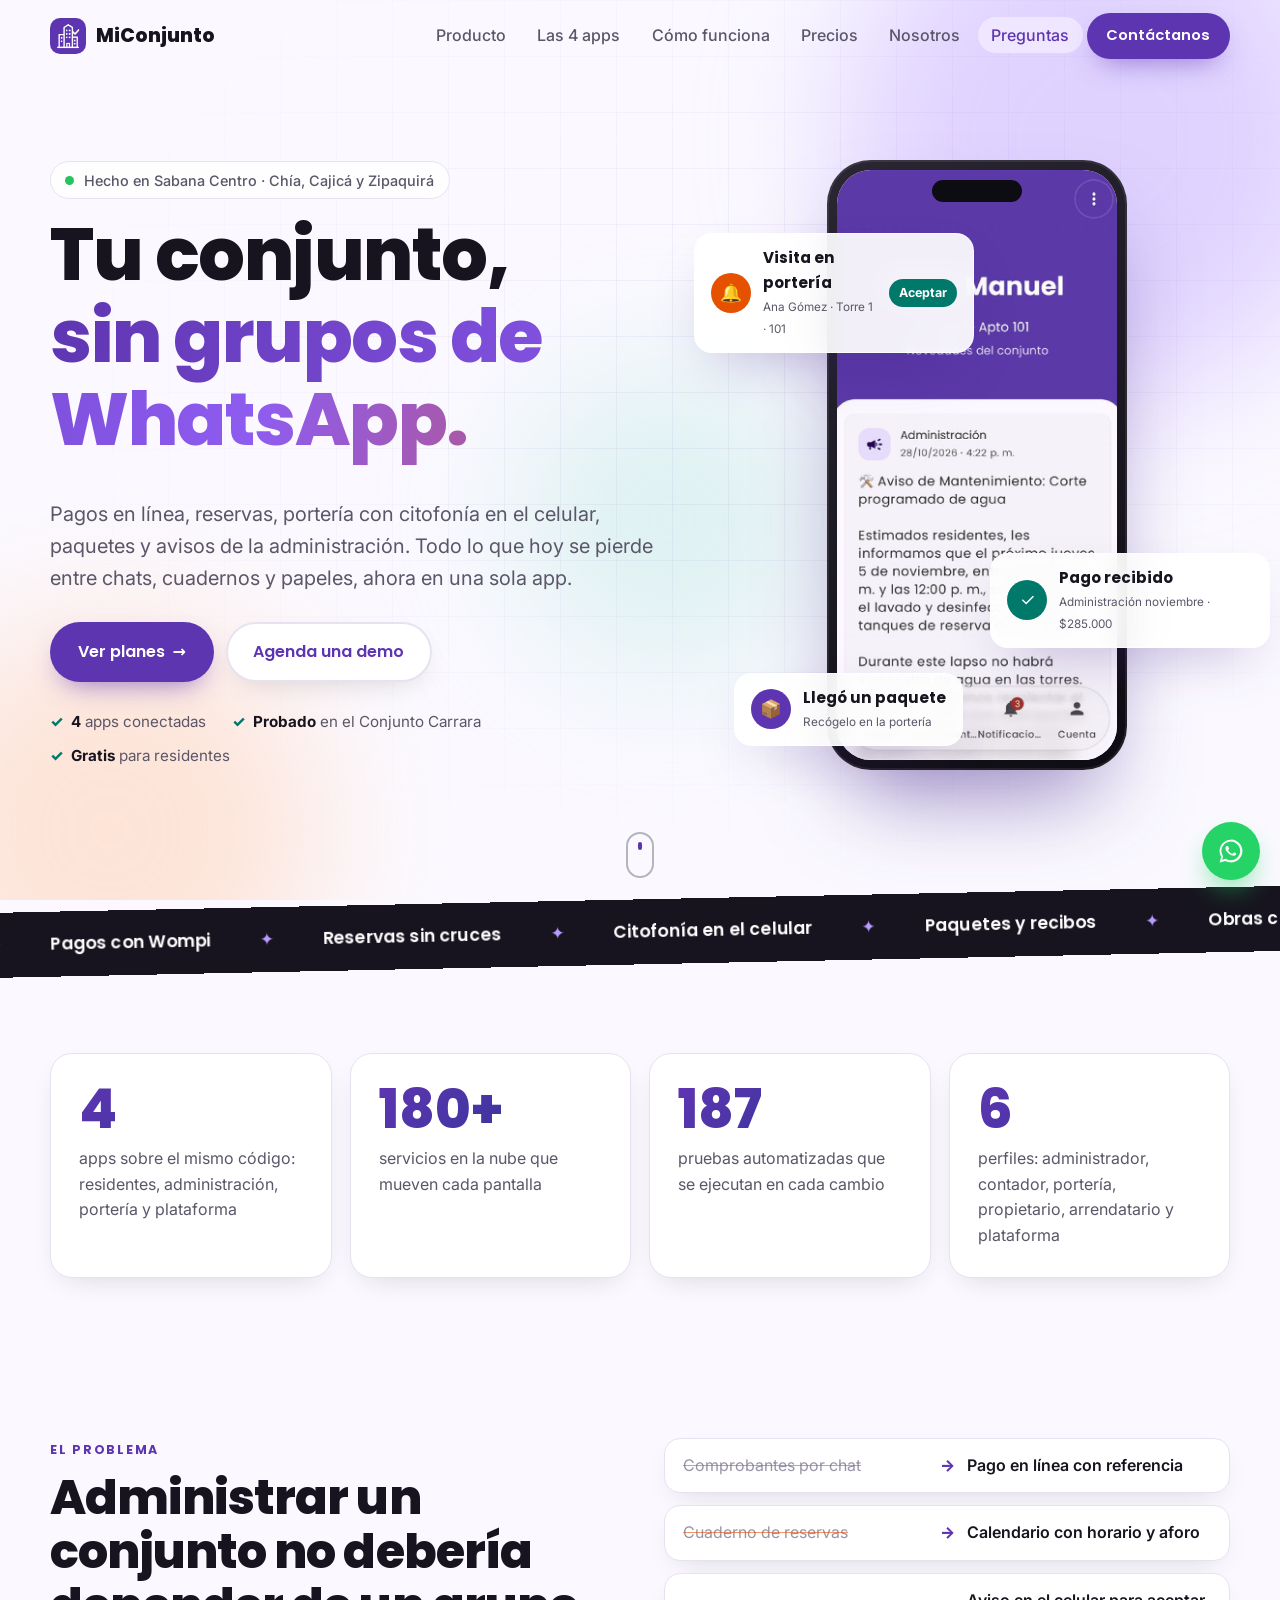
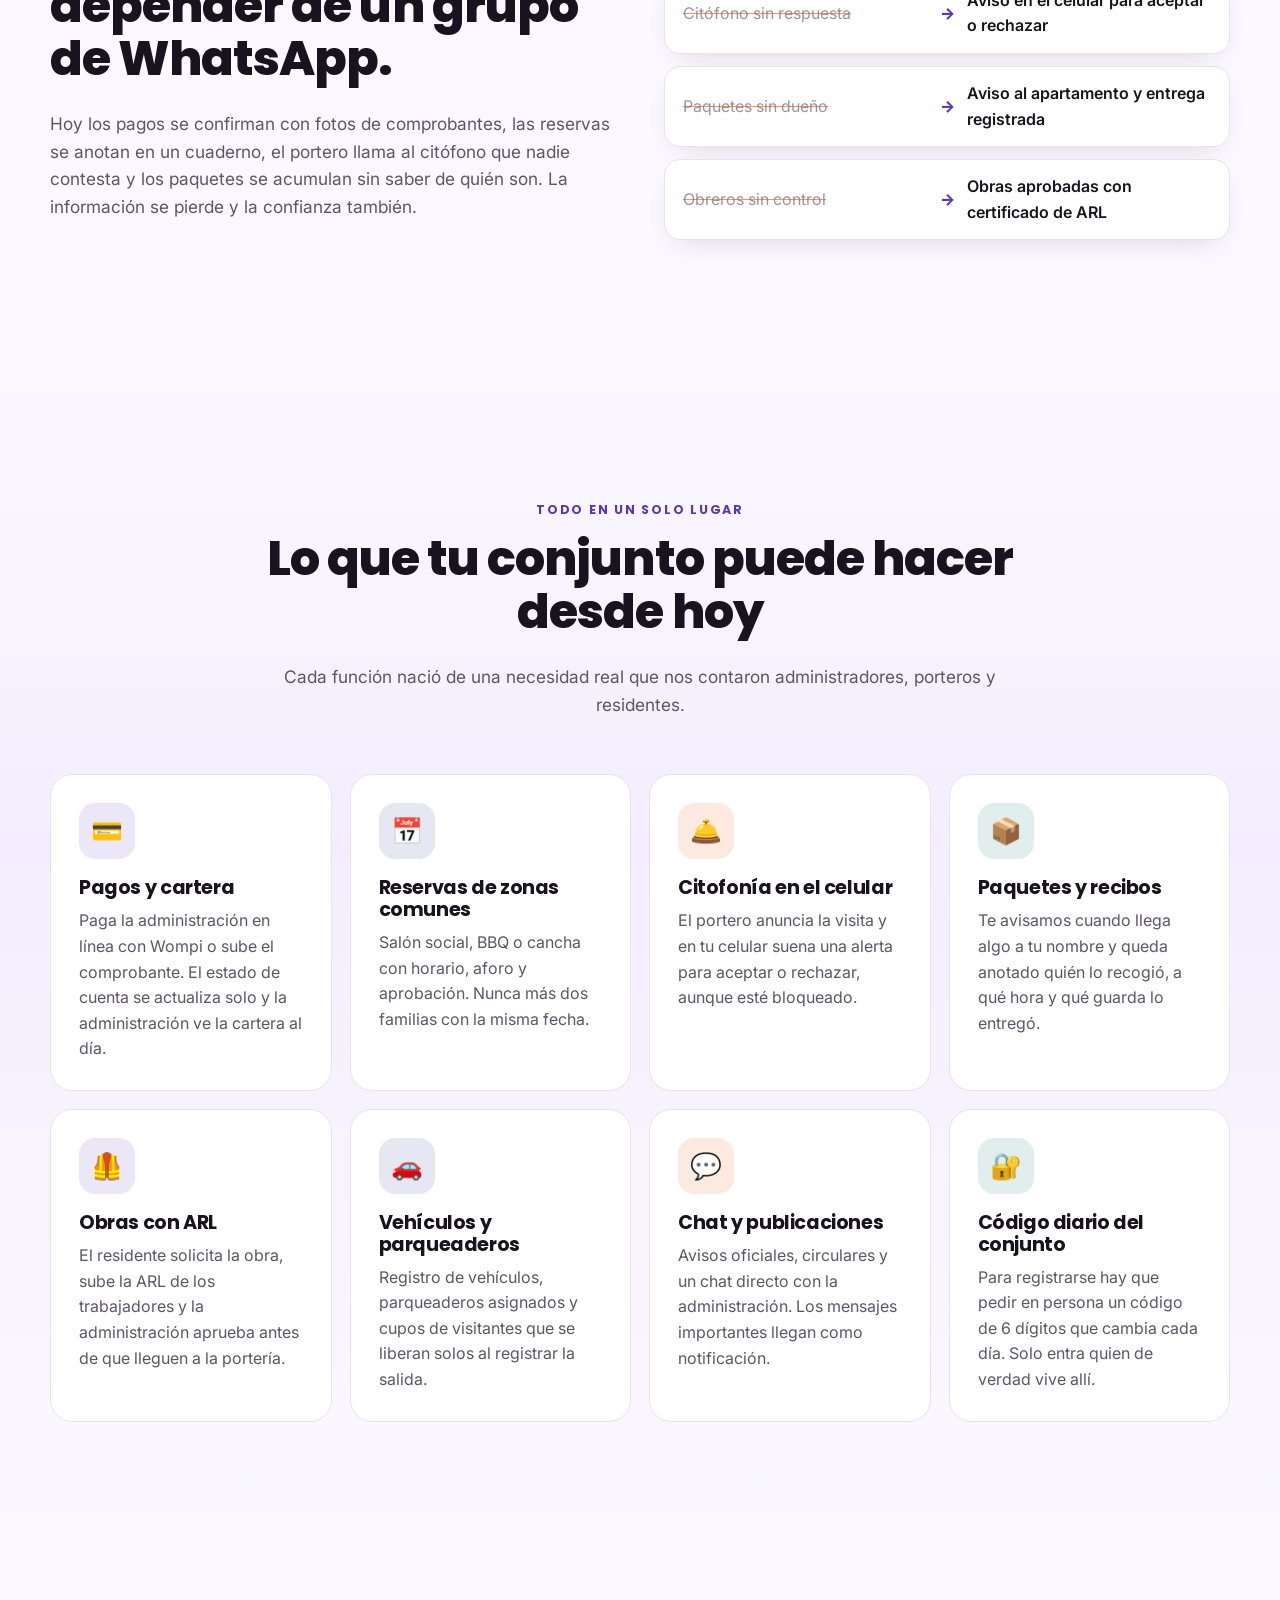
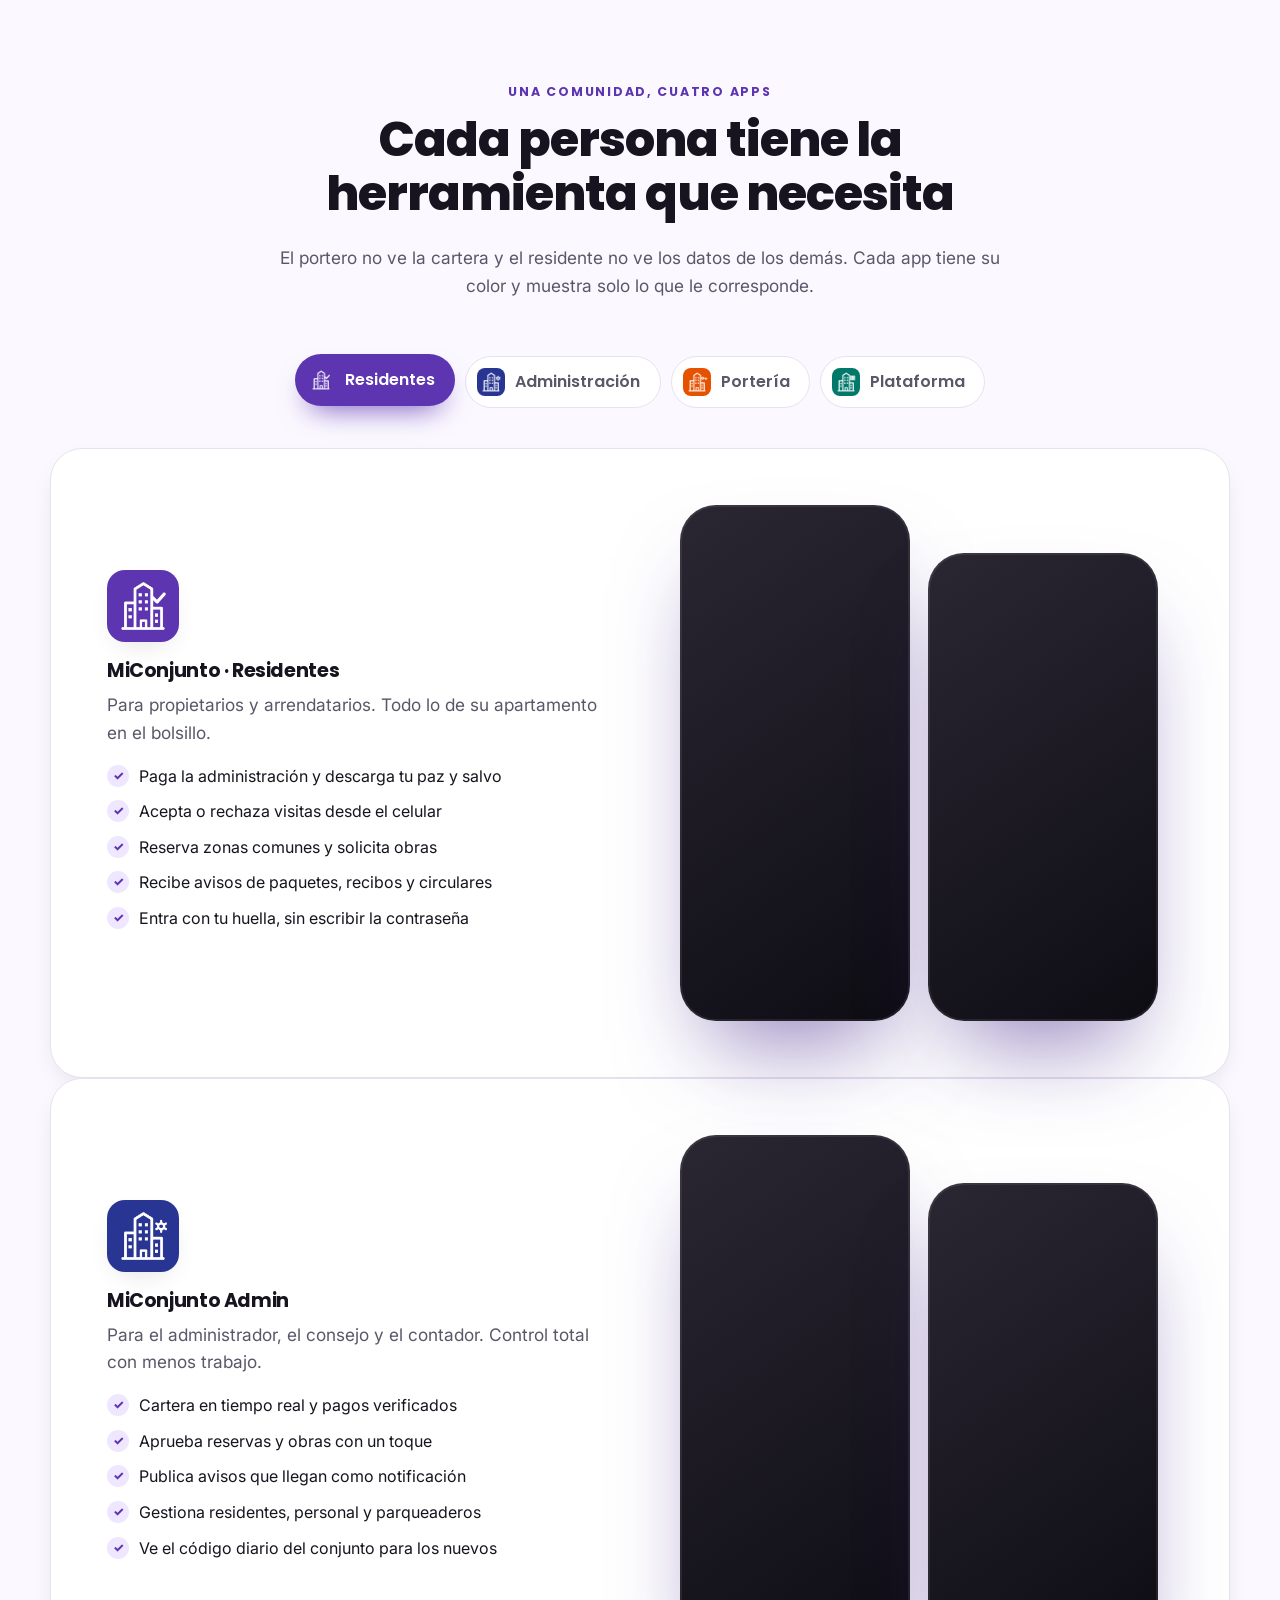
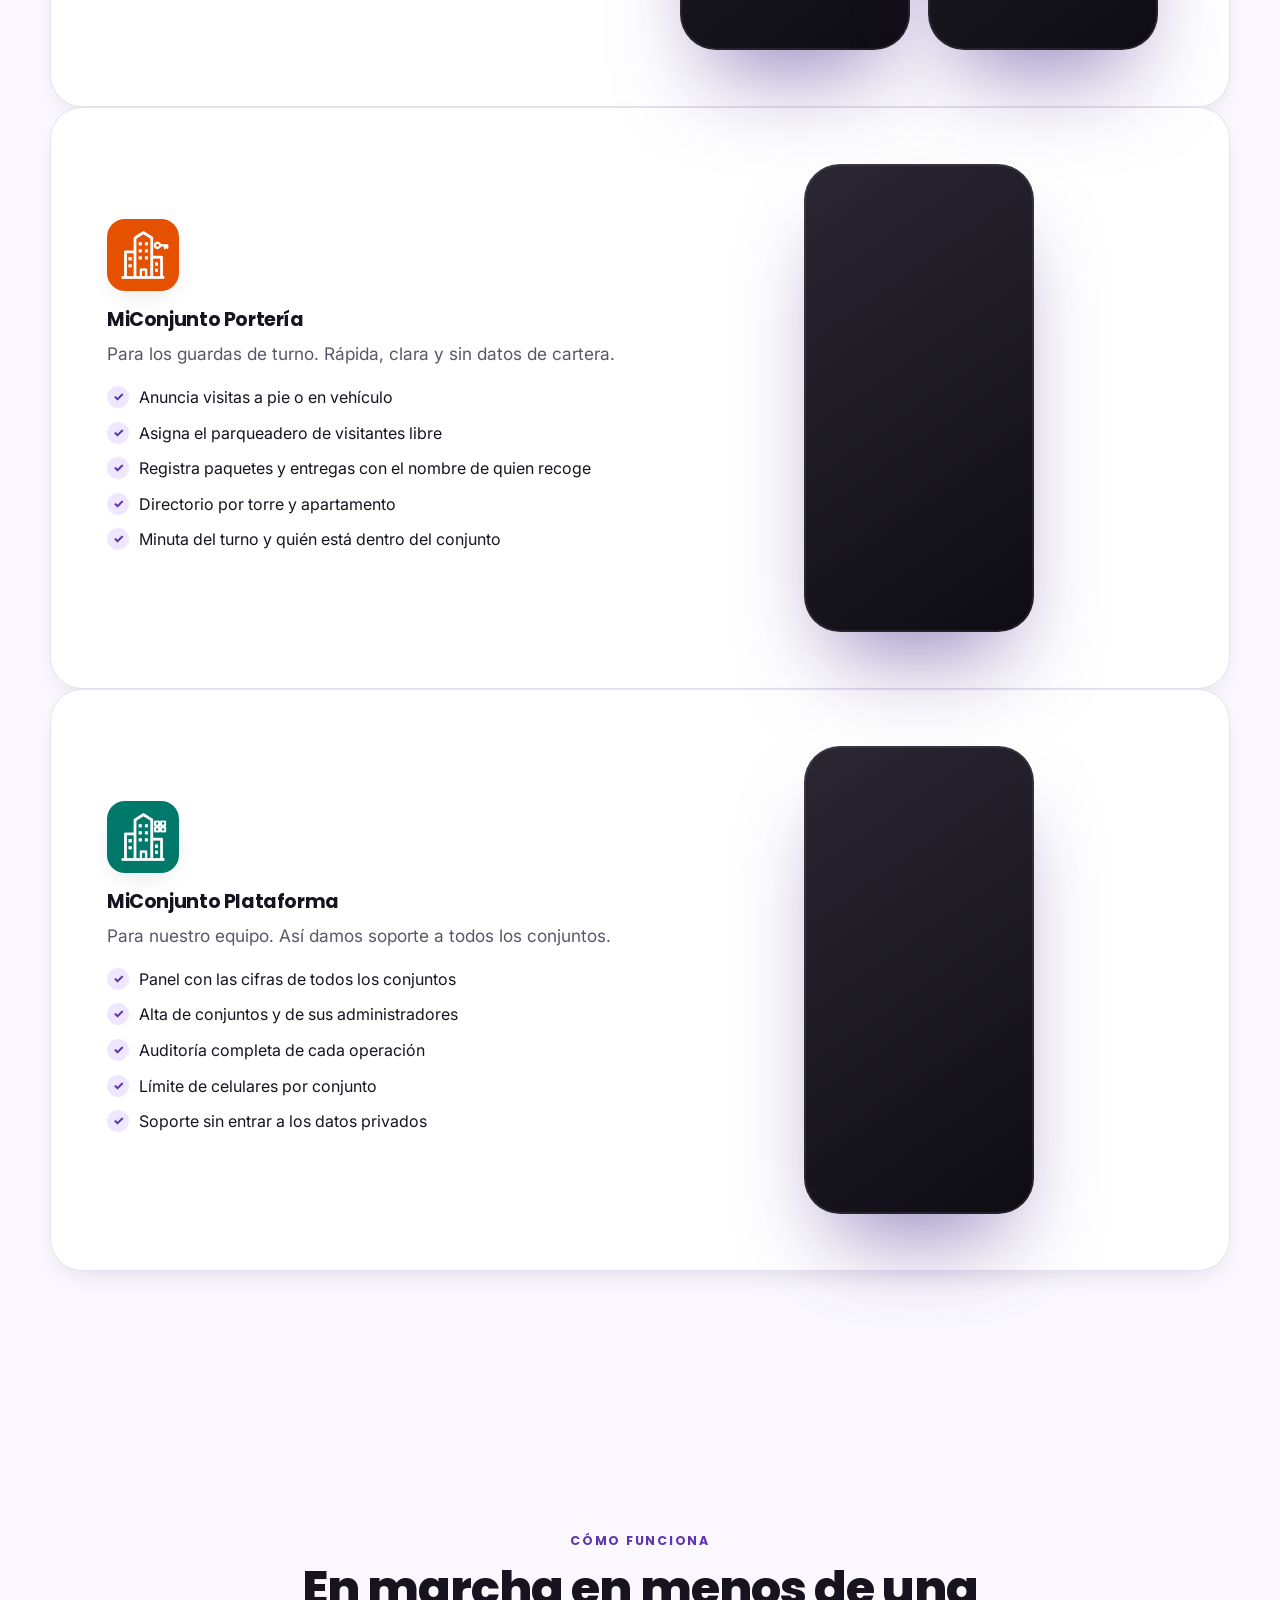
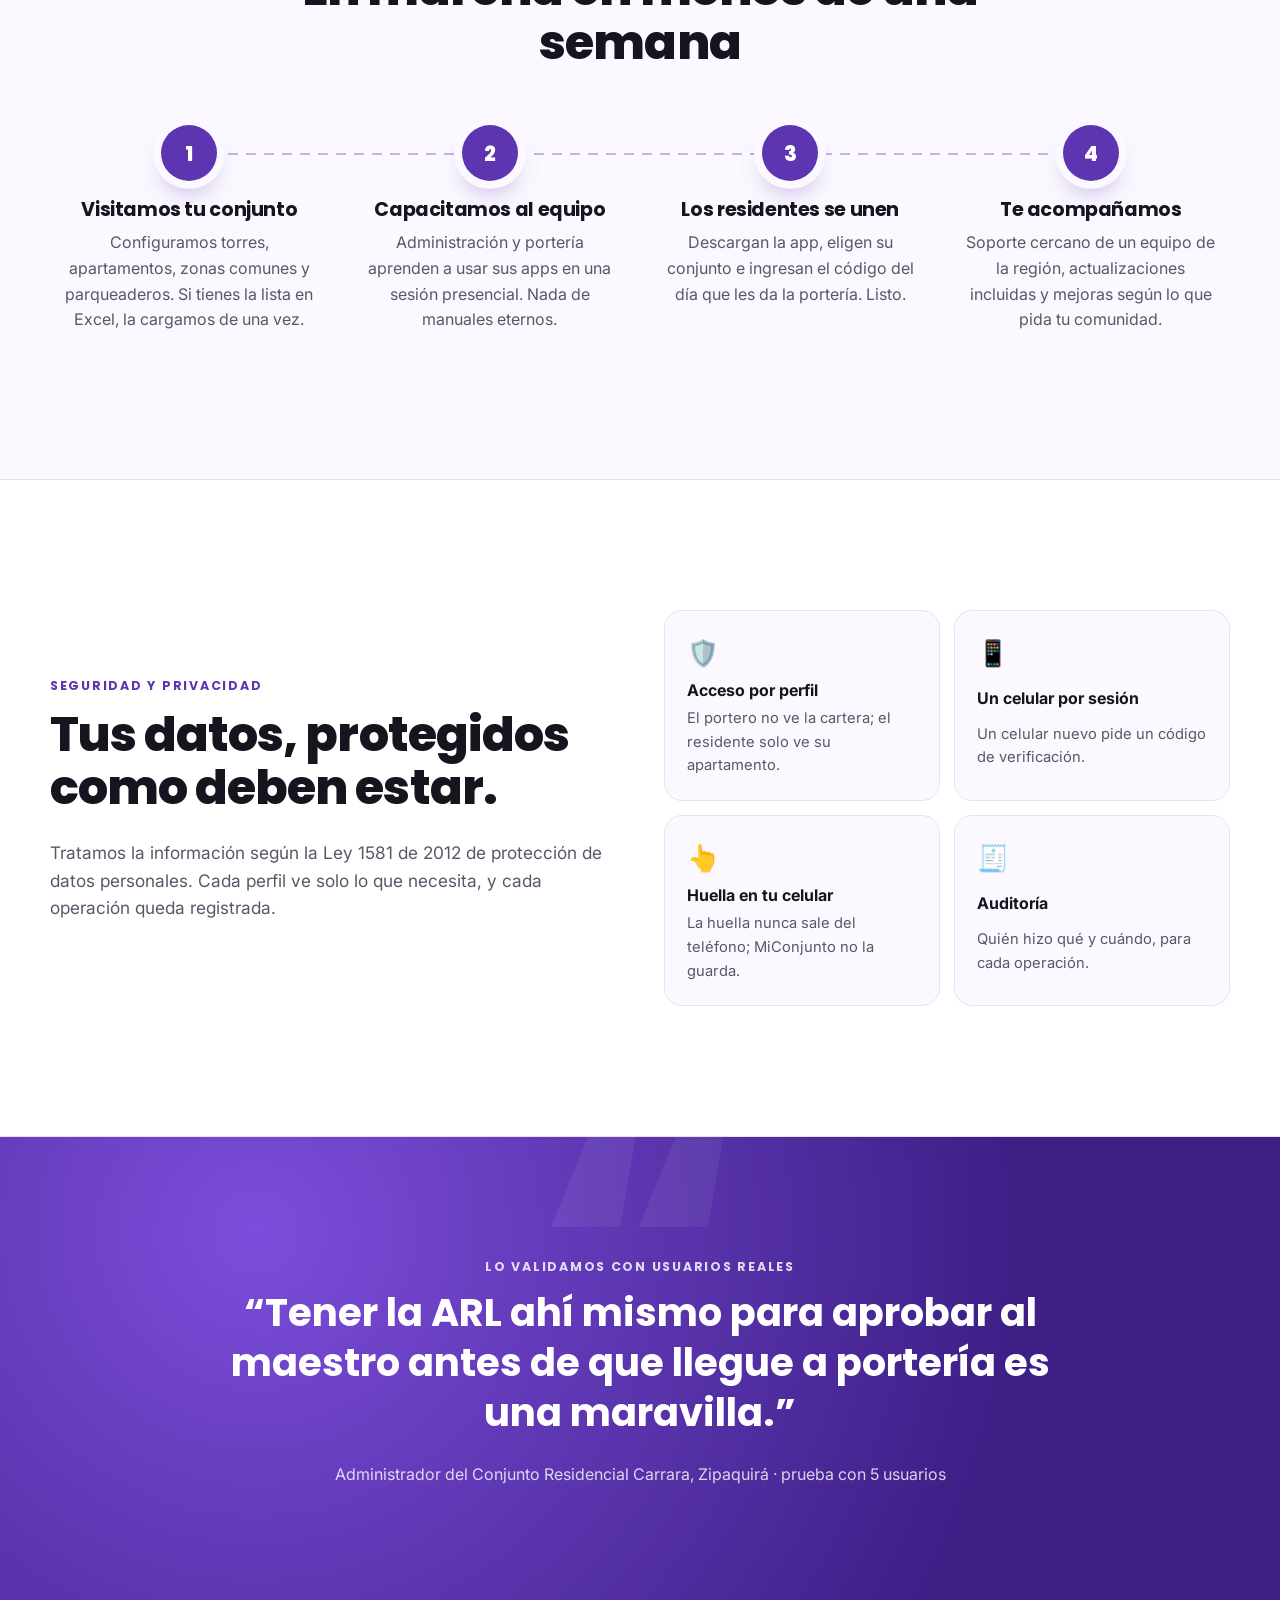
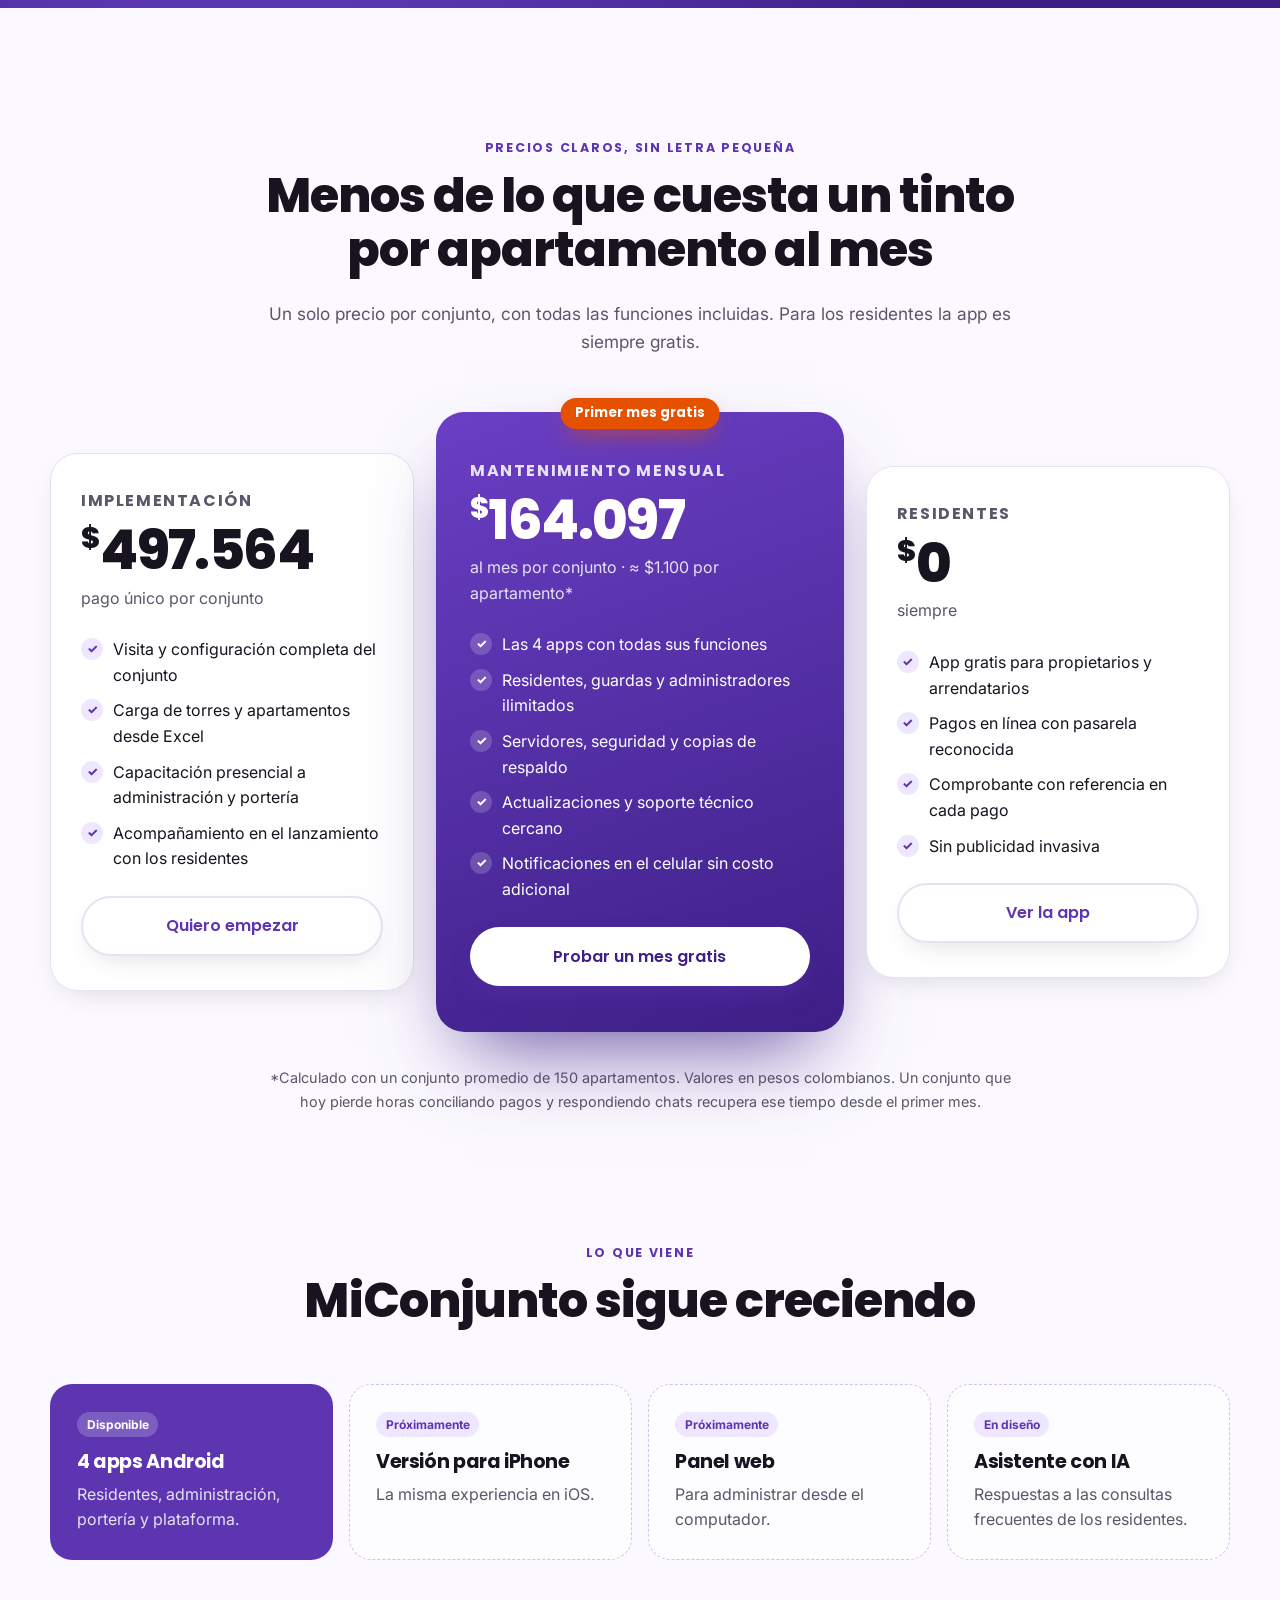
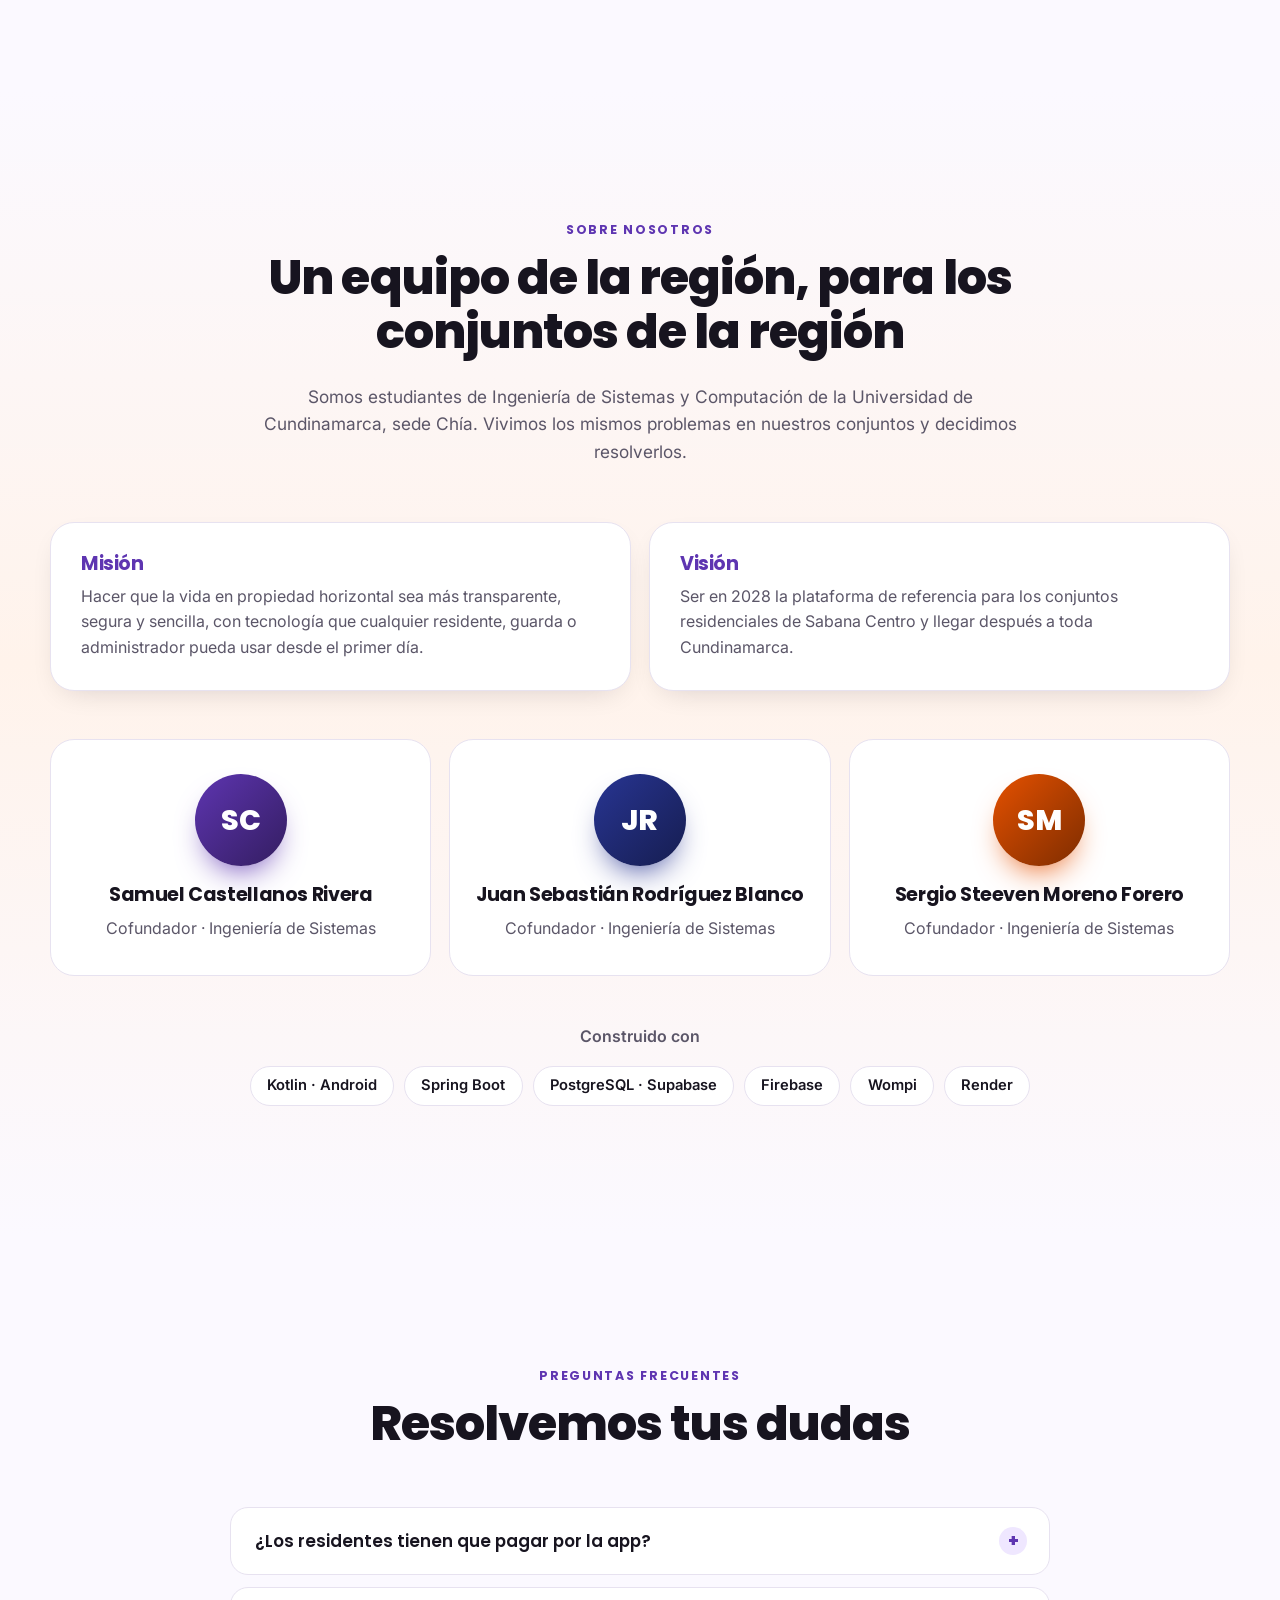
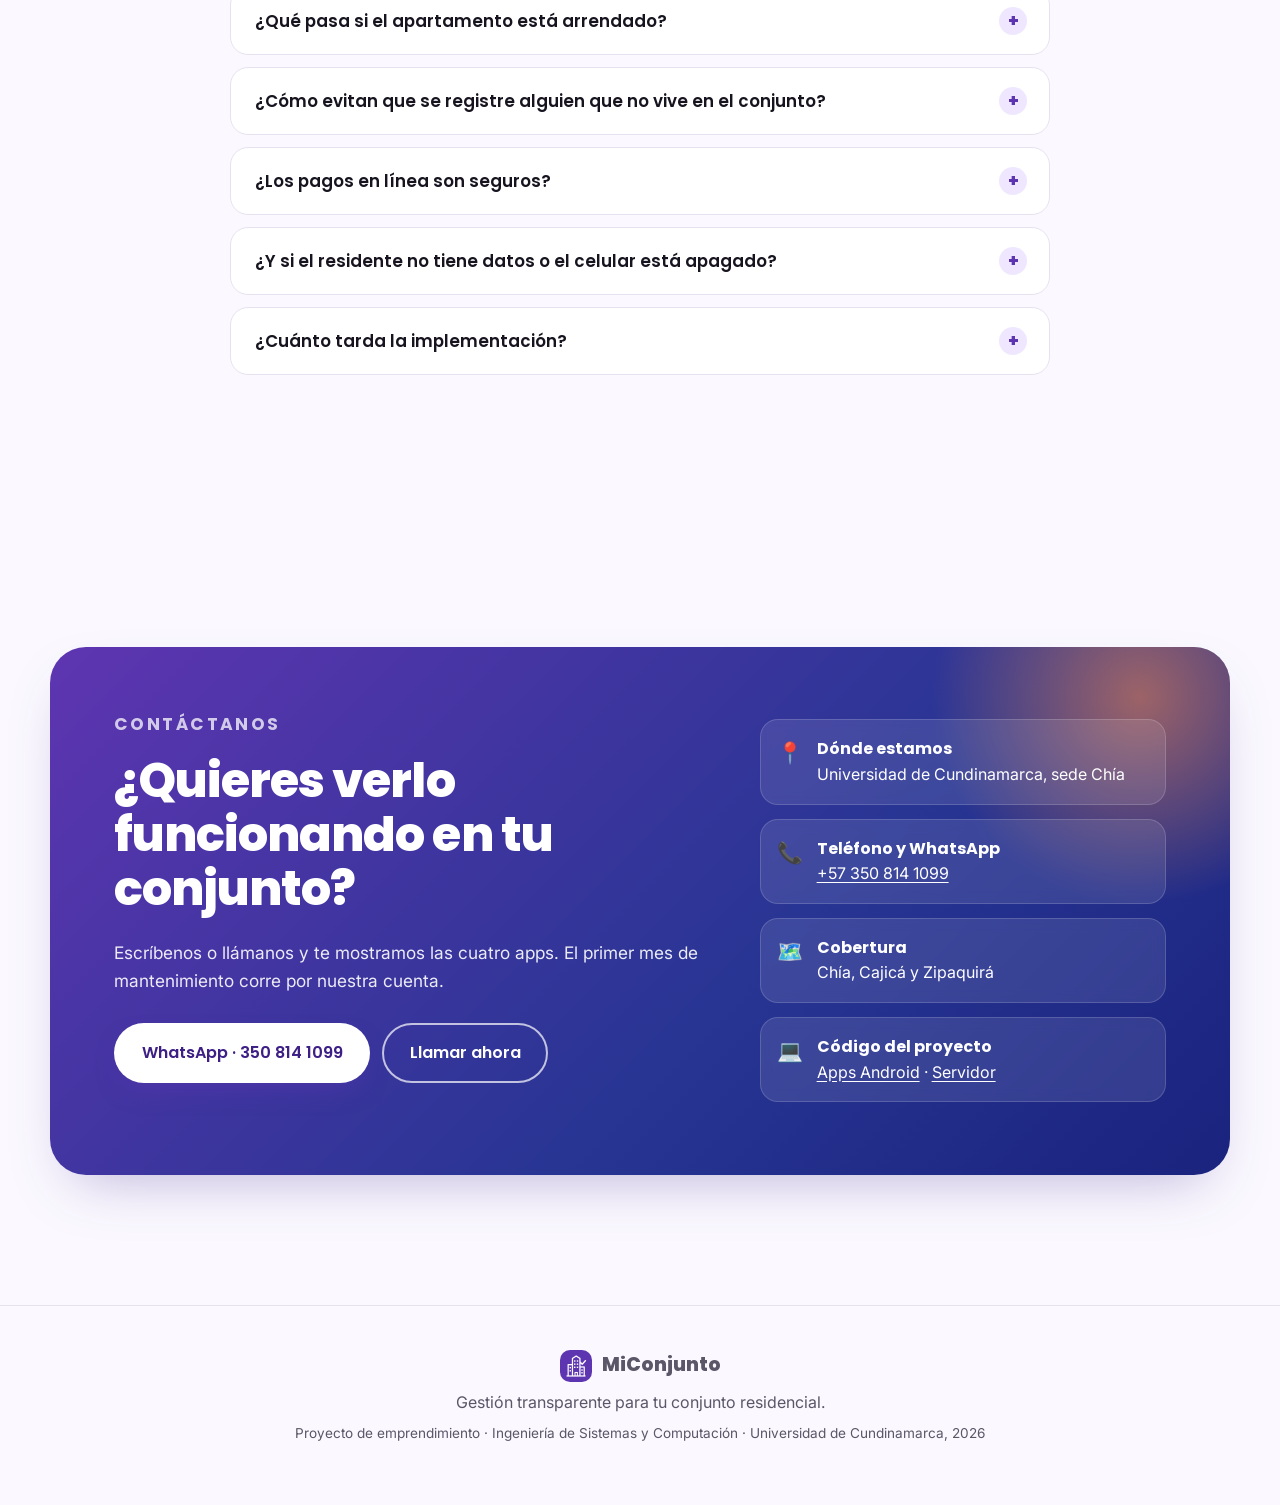
==== index.html @ c36ba1fa "Pagina de MiConjunto para la presentacion: portada, funciones, las 4 apps, como funciona, seguridad," ====
<!DOCTYPE html>
<html lang="es">
<head>
<meta charset="utf-8">
<meta name="viewport" content="width=device-width, initial-scale=1">
<title>MiConjunto · La administración de tu conjunto, en el celular</title>
<meta name="description" content="MiConjunto digitaliza los conjuntos residenciales: pagos en línea, reservas, portería con citofonía en el celular, correspondencia, obras con ARL y comunicación con la administración. Cuatro apps, una sola comunidad.">
<meta name="theme-color" content="#5E35B1">
<meta property="og:title" content="MiConjunto · Tu conjunto, en la palma de la mano">
<meta property="og:description" content="Pagos, reservas, portería, correspondencia y avisos de tu conjunto residencial en una sola app.">
<meta property="og:image" content="img/logo-residente.png">
<link rel="icon" href="img/logo-residente.png">
<link rel="preconnect" href="https://fonts.googleapis.com">
<link rel="preconnect" href="https://fonts.gstatic.com" crossorigin>
<link href="https://fonts.googleapis.com/css2?family=Poppins:wght@500;600;700;800&family=Inter:wght@400;500;600;700&display=swap" rel="stylesheet">
<link rel="stylesheet" href="estilos.css">
</head>
<body>
<div class="progreso" aria-hidden="true"></div>

<header class="barra" id="barra">
  <nav class="envoltura barra-contenido" aria-label="Principal">
    <a class="marca" href="#inicio" aria-label="MiConjunto, inicio">
      <img src="img/logo-residente.png" alt="" width="36" height="36">
      <span>MiConjunto</span>
    </a>
    <button class="menu-boton" aria-expanded="false" aria-controls="menu" aria-label="Abrir el menú">
      <span></span><span></span><span></span>
    </button>
    <ul class="menu" id="menu">
      <li><a href="#producto">Producto</a></li>
      <li><a href="#apps">Las 4 apps</a></li>
      <li><a href="#como">Cómo funciona</a></li>
      <li><a href="#precios">Precios</a></li>
      <li><a href="#nosotros">Nosotros</a></li>
      <li><a href="#preguntas">Preguntas</a></li>
      <li><a class="boton boton-pequeno" href="#contacto">Contáctanos</a></li>
    </ul>
  </nav>
</header>

<main>
  <!-- ============ PORTADA ============ -->
  <section class="portada" id="inicio">
    <div class="fondo-animado" aria-hidden="true">
      <span class="mancha m1"></span><span class="mancha m2"></span><span class="mancha m3"></span>
      <div class="rejilla"></div>
    </div>
    <div class="envoltura portada-grid">
      <div class="portada-texto">
        <p class="etiqueta aparecer"><span class="punto-vivo"></span> Hecho en Sabana Centro · Chía, Cajicá y Zipaquirá</p>
        <h1 class="aparecer">Tu conjunto,<br><span class="degradado" id="rotativo">en la palma de la mano.</span></h1>
        <p class="lead aparecer">Pagos en línea, reservas, portería con citofonía en el celular, paquetes y avisos de la administración. Todo lo que hoy se pierde entre chats, cuadernos y papeles, ahora en una sola app.</p>
        <div class="acciones aparecer">
          <a class="boton" href="#precios">Ver planes <span aria-hidden="true">→</span></a>
          <a class="boton boton-claro" href="https://wa.me/573508141099?text=Hola%2C%20quiero%20conocer%20MiConjunto" target="_blank" rel="noopener">Agenda una demo</a>
        </div>
        <ul class="confianza aparecer">
          <li><b>4</b> apps conectadas</li>
          <li><b>Probado</b> en el Conjunto Carrara</li>
          <li><b>Gratis</b> para residentes</li>
        </ul>
      </div>

      <div class="portada-visual" aria-label="Vista de la app de residentes">
        <div class="telefono inclinable">
          <div class="telefono-pantalla">
            <img src="img/residente-inicio.jpg" alt="Inicio de la app de residentes con los avisos de la administración" width="600" height="1220">
          </div>
        </div>
        <div class="tarjeta-flotante f1">
          <span class="icono-circulo naranja">🔔</span>
          <div><b>Visita en portería</b><small>Ana Gómez · Torre 1 · 101</small></div>
          <span class="mini-boton">Aceptar</span>
        </div>
        <div class="tarjeta-flotante f2">
          <span class="icono-circulo verde">✓</span>
          <div><b>Pago recibido</b><small>Administración noviembre · $285.000</small></div>
        </div>
        <div class="tarjeta-flotante f3">
          <span class="icono-circulo morado">📦</span>
          <div><b>Llegó un paquete</b><small>Recógelo en la portería</small></div>
        </div>
      </div>
    </div>
    <a class="bajar" href="#cifras" aria-label="Bajar"><span></span></a>
  </section>

  <!-- ============ CINTA ============ -->
  <div class="cinta" aria-hidden="true">
    <div class="cinta-pista">
      <span>Pagos con Wompi</span><span>Reservas sin cruces</span><span>Citofonía en el celular</span><span>Paquetes y recibos</span><span>Obras con ARL</span><span>Parqueaderos</span><span>Chat con la administración</span><span>Código diario del conjunto</span>
      <span>Pagos con Wompi</span><span>Reservas sin cruces</span><span>Citofonía en el celular</span><span>Paquetes y recibos</span><span>Obras con ARL</span><span>Parqueaderos</span><span>Chat con la administración</span><span>Código diario del conjunto</span>
    </div>
  </div>

  <!-- ============ CIFRAS ============ -->
  <section class="cifras" id="cifras">
    <div class="envoltura cifras-grid">
      <div class="cifra revelar"><span class="numero" data-contar="4">0</span><p>apps sobre el mismo código: residentes, administración, portería y plataforma</p></div>
      <div class="cifra revelar"><span class="numero" data-contar="180" data-mas="+">0</span><p>servicios en la nube que mueven cada pantalla</p></div>
      <div class="cifra revelar"><span class="numero" data-contar="187">0</span><p>pruebas automatizadas que se ejecutan en cada cambio</p></div>
      <div class="cifra revelar"><span class="numero" data-contar="6">0</span><p>perfiles: administrador, contador, portería, propietario, arrendatario y plataforma</p></div>
    </div>
  </section>

  <!-- ============ PROBLEMA ============ -->
  <section class="seccion problema" id="producto">
    <div class="envoltura dos-columnas">
      <div class="revelar">
        <p class="marca-pequena">El problema</p>
        <h2>Administrar un conjunto no debería depender de un grupo de WhatsApp.</h2>
        <p class="texto-suave">Hoy los pagos se confirman con fotos de comprobantes, las reservas se anotan en un cuaderno, el portero llama al citófono que nadie contesta y los paquetes se acumulan sin saber de quién son. La información se pierde y la confianza también.</p>
      </div>
      <ul class="antes-despues revelar">
        <li><span class="antes">Comprobantes por chat</span><span class="flecha">→</span><span class="despues">Pago en línea con referencia</span></li>
        <li><span class="antes">Cuaderno de reservas</span><span class="flecha">→</span><span class="despues">Calendario con horario y aforo</span></li>
        <li><span class="antes">Citófono sin respuesta</span><span class="flecha">→</span><span class="despues">Aviso en el celular para aceptar o rechazar</span></li>
        <li><span class="antes">Paquetes sin dueño</span><span class="flecha">→</span><span class="despues">Aviso al apartamento y entrega registrada</span></li>
        <li><span class="antes">Obreros sin control</span><span class="flecha">→</span><span class="despues">Obras aprobadas con certificado de ARL</span></li>
      </ul>
    </div>
  </section>

  <!-- ============ FUNCIONES ============ -->
  <section class="seccion funciones-seccion">
    <div class="envoltura">
      <div class="seccion-titulo revelar">
        <p class="marca-pequena">Todo en un solo lugar</p>
        <h2>Lo que tu conjunto puede hacer desde hoy</h2>
        <p class="texto-suave">Cada función nació de una necesidad real que nos contaron administradores, porteros y residentes.</p>
      </div>
      <div class="funciones">
        <article class="funcion revelar" style="--c:#5E35B1">
          <div class="funcion-icono">💳</div>
          <h3>Pagos y cartera</h3>
          <p>Paga la administración en línea con Wompi o sube el comprobante. El estado de cuenta se actualiza solo y la administración ve la cartera al día.</p>
        </article>
        <article class="funcion revelar" style="--c:#283593">
          <div class="funcion-icono">📅</div>
          <h3>Reservas de zonas comunes</h3>
          <p>Salón social, BBQ o cancha con horario, aforo y aprobación. Nunca más dos familias con la misma fecha.</p>
        </article>
        <article class="funcion revelar" style="--c:#E65100">
          <div class="funcion-icono">🛎️</div>
          <h3>Citofonía en el celular</h3>
          <p>El portero anuncia la visita y en tu celular suena una alerta para aceptar o rechazar, aunque esté bloqueado.</p>
        </article>
        <article class="funcion revelar" style="--c:#00796B">
          <div class="funcion-icono">📦</div>
          <h3>Paquetes y recibos</h3>
          <p>Te avisamos cuando llega algo a tu nombre y queda anotado quién lo recogió, a qué hora y qué guarda lo entregó.</p>
        </article>
        <article class="funcion revelar" style="--c:#5E35B1">
          <div class="funcion-icono">🦺</div>
          <h3>Obras con ARL</h3>
          <p>El residente solicita la obra, sube la ARL de los trabajadores y la administración aprueba antes de que lleguen a la portería.</p>
        </article>
        <article class="funcion revelar" style="--c:#283593">
          <div class="funcion-icono">🚗</div>
          <h3>Vehículos y parqueaderos</h3>
          <p>Registro de vehículos, parqueaderos asignados y cupos de visitantes que se liberan solos al registrar la salida.</p>
        </article>
        <article class="funcion revelar" style="--c:#E65100">
          <div class="funcion-icono">💬</div>
          <h3>Chat y publicaciones</h3>
          <p>Avisos oficiales, circulares y un chat directo con la administración. Los mensajes importantes llegan como notificación.</p>
        </article>
        <article class="funcion revelar" style="--c:#00796B">
          <div class="funcion-icono">🔐</div>
          <h3>Código diario del conjunto</h3>
          <p>Para registrarse hay que pedir en persona un código de 6 dígitos que cambia cada día. Solo entra quien de verdad vive allí.</p>
        </article>
      </div>
    </div>
  </section>

  <!-- ============ APPS ============ -->
  <section class="seccion apps-seccion" id="apps">
    <div class="envoltura">
      <div class="seccion-titulo revelar">
        <p class="marca-pequena">Una comunidad, cuatro apps</p>
        <h2>Cada persona tiene la herramienta que necesita</h2>
        <p class="texto-suave">El portero no ve la cartera y el residente no ve los datos de los demás. Cada app tiene su color y muestra solo lo que le corresponde.</p>
      </div>
      <div class="pestanas revelar" role="tablist" aria-label="Apps de MiConjunto">
        <button role="tab" aria-selected="true" aria-controls="app-residente" id="tab-residente" data-color="#5E35B1"><img src="img/logo-residente.png" alt="" width="28" height="28">Residentes</button>
        <button role="tab" aria-selected="false" aria-controls="app-admin" id="tab-admin" data-color="#283593" tabindex="-1"><img src="img/logo-admin.png" alt="" width="28" height="28">Administración</button>
        <button role="tab" aria-selected="false" aria-controls="app-porteria" id="tab-porteria" data-color="#E65100" tabindex="-1"><img src="img/logo-porteria.png" alt="" width="28" height="28">Portería</button>
        <button role="tab" aria-selected="false" aria-controls="app-plataforma" id="tab-plataforma" data-color="#00796B" tabindex="-1"><img src="img/logo-plataforma.png" alt="" width="28" height="28">Plataforma</button>
      </div>

      <div class="paneles">
        <div class="panel activo" role="tabpanel" id="app-residente" aria-labelledby="tab-residente">
          <div class="panel-texto">
            <img class="panel-logo" src="img/logo-residente.png" alt="Logo de la app MiConjunto para residentes" width="72" height="72">
            <h3>MiConjunto · Residentes</h3>
            <p>Para propietarios y arrendatarios. Todo lo de su apartamento en el bolsillo.</p>
            <ul class="lista-chequeo">
              <li>Paga la administración y descarga tu paz y salvo</li>
              <li>Acepta o rechaza visitas desde el celular</li>
              <li>Reserva zonas comunes y solicita obras</li>
              <li>Recibe avisos de paquetes, recibos y circulares</li>
              <li>Entra con tu huella, sin escribir la contraseña</li>
            </ul>
          </div>
          <div class="panel-imagenes">
            <div class="telefono pequeno"><div class="telefono-pantalla"><img src="img/residente-inicio.jpg" alt="Inicio de la app de residentes" loading="lazy"></div></div>
            <div class="telefono pequeno desplazado"><div class="telefono-pantalla"><img src="img/residente-herramientas.jpg" alt="Herramientas de la app de residentes" loading="lazy"></div></div>
          </div>
        </div>

        <div class="panel" role="tabpanel" id="app-admin" aria-labelledby="tab-admin" hidden>
          <div class="panel-texto">
            <img class="panel-logo" src="img/logo-admin.png" alt="Logo de la app de administración" width="72" height="72">
            <h3>MiConjunto Admin</h3>
            <p>Para el administrador, el consejo y el contador. Control total con menos trabajo.</p>
            <ul class="lista-chequeo">
              <li>Cartera en tiempo real y pagos verificados</li>
              <li>Aprueba reservas y obras con un toque</li>
              <li>Publica avisos que llegan como notificación</li>
              <li>Gestiona residentes, personal y parqueaderos</li>
              <li>Ve el código diario del conjunto para los nuevos</li>
            </ul>
          </div>
          <div class="panel-imagenes">
            <div class="telefono pequeno"><div class="telefono-pantalla"><img src="img/admin-inicio.jpg" alt="Inicio de la app de administración" loading="lazy"></div></div>
            <div class="telefono pequeno desplazado"><div class="telefono-pantalla"><img src="img/admin-herramientas.jpg" alt="Herramientas de la app de administración" loading="lazy"></div></div>
          </div>
        </div>

        <div class="panel" role="tabpanel" id="app-porteria" aria-labelledby="tab-porteria" hidden>
          <div class="panel-texto">
            <img class="panel-logo" src="img/logo-porteria.png" alt="Logo de la app de portería" width="72" height="72">
            <h3>MiConjunto Portería</h3>
            <p>Para los guardas de turno. Rápida, clara y sin datos de cartera.</p>
            <ul class="lista-chequeo">
              <li>Anuncia visitas a pie o en vehículo</li>
              <li>Asigna el parqueadero de visitantes libre</li>
              <li>Registra paquetes y entregas con el nombre de quien recoge</li>
              <li>Directorio por torre y apartamento</li>
              <li>Minuta del turno y quién está dentro del conjunto</li>
            </ul>
          </div>
          <div class="panel-imagenes">
            <div class="telefono pequeno maqueta naranja-fondo">
              <div class="maqueta-pantalla">
                <p class="maqueta-titulo">Portería</p>
                <div class="maqueta-metricas"><span><b>3</b>visitas dentro</span><span><b>5</b>paquetes</span><span><b>2</b>parqueaderos</span><span><b>12</b>hoy</span></div>
                <div class="maqueta-visita"><b>Juan Pérez</b><small>Torre 2 · Apto 304 · ABC123</small><em class="estado ok">Autorizada</em></div>
                <div class="maqueta-visita"><b>Domicilio Rappi</b><small>Torre 1 · Apto 101</small><em class="estado espera">Esperando respuesta</em></div>
              </div>
            </div>
          </div>
        </div>

        <div class="panel" role="tabpanel" id="app-plataforma" aria-labelledby="tab-plataforma" hidden>
          <div class="panel-texto">
            <img class="panel-logo" src="img/logo-plataforma.png" alt="Logo de la app de plataforma" width="72" height="72">
            <h3>MiConjunto Plataforma</h3>
            <p>Para nuestro equipo. Así damos soporte a todos los conjuntos.</p>
            <ul class="lista-chequeo">
              <li>Panel con las cifras de todos los conjuntos</li>
              <li>Alta de conjuntos y de sus administradores</li>
              <li>Auditoría completa de cada operación</li>
              <li>Límite de celulares por conjunto</li>
              <li>Soporte sin entrar a los datos privados</li>
            </ul>
          </div>
          <div class="panel-imagenes">
            <div class="telefono pequeno maqueta verde-fondo">
              <div class="maqueta-pantalla">
                <p class="maqueta-titulo">Plataforma</p>
                <div class="maqueta-metricas"><span><b>20</b>conjuntos</span><span><b>3.000</b>aptos</span><span><b>1.200</b>pagos/mes</span><span><b>6</b>perfiles</span></div>
                <div class="maqueta-visita"><b>Conjunto Carrara</b><small>Zipaquirá · 160 apartamentos</small><em class="estado ok">Activo</em></div>
                <div class="maqueta-visita"><b>Inicio de sesión</b><small>admin · hace 2 min</small><em class="estado espera">Auditoría</em></div>
              </div>
            </div>
          </div>
        </div>
      </div>
    </div>
  </section>

  <!-- ============ CÓMO FUNCIONA ============ -->
  <section class="seccion como" id="como">
    <div class="envoltura">
      <div class="seccion-titulo revelar">
        <p class="marca-pequena">Cómo funciona</p>
        <h2>En marcha en menos de una semana</h2>
      </div>
      <ol class="linea-tiempo">
        <li class="revelar"><span class="paso-numero">1</span><h3>Visitamos tu conjunto</h3><p>Configuramos torres, apartamentos, zonas comunes y parqueaderos. Si tienes la lista en Excel, la cargamos de una vez.</p></li>
        <li class="revelar"><span class="paso-numero">2</span><h3>Capacitamos al equipo</h3><p>Administración y portería aprenden a usar sus apps en una sesión presencial. Nada de manuales eternos.</p></li>
        <li class="revelar"><span class="paso-numero">3</span><h3>Los residentes se unen</h3><p>Descargan la app, eligen su conjunto e ingresan el código del día que les da la portería. Listo.</p></li>
        <li class="revelar"><span class="paso-numero">4</span><h3>Te acompañamos</h3><p>Soporte cercano de un equipo de la región, actualizaciones incluidas y mejoras según lo que pida tu comunidad.</p></li>
      </ol>
    </div>
  </section>

  <!-- ============ SEGURIDAD ============ -->
  <section class="seccion seguridad-seccion">
    <div class="envoltura dos-columnas">
      <div class="revelar">
        <p class="marca-pequena">Seguridad y privacidad</p>
        <h2>Tus datos, protegidos como deben estar.</h2>
        <p class="texto-suave">Tratamos la información según la Ley 1581 de 2012 de protección de datos personales. Cada perfil ve solo lo que necesita, y cada operación queda registrada.</p>
      </div>
      <div class="sellos revelar">
        <div class="sello"><span>🛡️</span><b>Acceso por perfil</b><small>El portero no ve la cartera; el residente solo ve su apartamento.</small></div>
        <div class="sello"><span>📱</span><b>Un celular por sesión</b><small>Un celular nuevo pide un código de verificación.</small></div>
        <div class="sello"><span>👆</span><b>Huella en tu celular</b><small>La huella nunca sale del teléfono; MiConjunto no la guarda.</small></div>
        <div class="sello"><span>🧾</span><b>Auditoría</b><small>Quién hizo qué y cuándo, para cada operación.</small></div>
      </div>
    </div>
  </section>

  <!-- ============ TESTIMONIO ============ -->
  <section class="testimonio">
    <div class="envoltura revelar">
      <p class="marca-pequena claro">Lo validamos con usuarios reales</p>
      <blockquote>
        <p>“Tener la ARL ahí mismo para aprobar al maestro antes de que llegue a portería es una maravilla.”</p>
        <footer>Administrador del Conjunto Residencial Carrara, Zipaquirá · prueba con 5 usuarios</footer>
      </blockquote>
    </div>
  </section>

  <!-- ============ PRECIOS ============ -->
  <section class="seccion precios-seccion" id="precios">
    <div class="envoltura">
      <div class="seccion-titulo revelar">
        <p class="marca-pequena">Precios claros, sin letra pequeña</p>
        <h2>Menos de lo que cuesta un tinto por apartamento al mes</h2>
        <p class="texto-suave">Un solo precio por conjunto, con todas las funciones incluidas. Para los residentes la app es siempre gratis.</p>
      </div>
      <div class="planes">
        <article class="plan revelar">
          <p class="plan-nombre">Implementación</p>
          <p class="plan-precio"><span class="moneda">$</span><span data-contar="500000" data-miles="1">0</span></p>
          <p class="plan-periodo">pago único por conjunto</p>
          <ul class="lista-chequeo">
            <li>Visita y configuración completa del conjunto</li>
            <li>Carga de torres y apartamentos desde Excel</li>
            <li>Capacitación presencial a administración y portería</li>
            <li>Acompañamiento en el lanzamiento con los residentes</li>
          </ul>
          <a class="boton boton-claro ancho" href="#contacto">Quiero empezar</a>
        </article>
        <article class="plan destacado revelar">
          <span class="cinta-plan">Primer mes gratis</span>
          <p class="plan-nombre">Mantenimiento mensual</p>
          <p class="plan-precio"><span class="moneda">$</span><span data-contar="164900" data-miles="1">0</span></p>
          <p class="plan-periodo">al mes por conjunto · ≈ $1.100 por apartamento*</p>
          <ul class="lista-chequeo">
            <li>Las 4 apps con todas sus funciones</li>
            <li>Residentes, guardas y administradores ilimitados</li>
            <li>Servidores, seguridad y copias de respaldo</li>
            <li>Actualizaciones y soporte técnico cercano</li>
            <li>Notificaciones en el celular sin costo adicional</li>
          </ul>
          <a class="boton ancho" href="https://wa.me/573508141099?text=Hola%2C%20quiero%20el%20primer%20mes%20gratis%20de%20MiConjunto" target="_blank" rel="noopener">Probar un mes gratis</a>
        </article>
        <article class="plan revelar">
          <p class="plan-nombre">Residentes</p>
          <p class="plan-precio"><span class="moneda">$</span>0</p>
          <p class="plan-periodo">siempre</p>
          <ul class="lista-chequeo">
            <li>App gratis para propietarios y arrendatarios</li>
            <li>Pagos en línea con pasarela reconocida</li>
            <li>Comprobante con referencia en cada pago</li>
            <li>Sin publicidad invasiva</li>
          </ul>
          <a class="boton boton-claro ancho" href="#apps">Ver la app</a>
        </article>
      </div>
      <p class="nota-precio">*Calculado con un conjunto promedio de 150 apartamentos. Valores en pesos colombianos. Un conjunto que hoy pierde horas conciliando pagos y respondiendo chats recupera ese tiempo desde el primer mes.</p>
    </div>
  </section>

  <!-- ============ HOJA DE RUTA ============ -->
  <section class="seccion ruta">
    <div class="envoltura">
      <div class="seccion-titulo revelar">
        <p class="marca-pequena">Lo que viene</p>
        <h2>MiConjunto sigue creciendo</h2>
      </div>
      <div class="ruta-grid">
        <div class="ruta-item hecho revelar"><span class="ruta-estado">Disponible</span><h3>4 apps Android</h3><p>Residentes, administración, portería y plataforma.</p></div>
        <div class="ruta-item revelar"><span class="ruta-estado">Próximamente</span><h3>Versión para iPhone</h3><p>La misma experiencia en iOS.</p></div>
        <div class="ruta-item revelar"><span class="ruta-estado">Próximamente</span><h3>Panel web</h3><p>Para administrar desde el computador.</p></div>
        <div class="ruta-item revelar"><span class="ruta-estado">En diseño</span><h3>Asistente con IA</h3><p>Respuestas a las consultas frecuentes de los residentes.</p></div>
      </div>
    </div>
  </section>

  <!-- ============ NOSOTROS ============ -->
  <section class="seccion nosotros" id="nosotros">
    <div class="envoltura">
      <div class="seccion-titulo revelar">
        <p class="marca-pequena">Sobre nosotros</p>
        <h2>Un equipo de la región, para los conjuntos de la región</h2>
        <p class="texto-suave">Somos estudiantes de Ingeniería de Sistemas y Computación de la Universidad de Cundinamarca, sede Chía. Vivimos los mismos problemas en nuestros conjuntos y decidimos resolverlos.</p>
      </div>
      <div class="mision-vision">
        <div class="mv revelar"><h3>Misión</h3><p>Hacer que la vida en propiedad horizontal sea más transparente, segura y sencilla, con tecnología que cualquier residente, guarda o administrador pueda usar desde el primer día.</p></div>
        <div class="mv revelar"><h3>Visión</h3><p>Ser en 2028 la plataforma de referencia para los conjuntos residenciales de Sabana Centro y llegar después a toda Cundinamarca.</p></div>
      </div>
      <div class="equipo">
        <article class="persona revelar">
          <div class="avatar" style="--c:#5E35B1">SC</div>
          <h3>Samuel Castellanos Rivera</h3>
          <p>Cofundador · Ingeniería de Sistemas</p>
        </article>
        <article class="persona revelar">
          <div class="avatar" style="--c:#283593">JR</div>
          <h3>Juan Sebastián Rodríguez Blanco</h3>
          <p>Cofundador · Ingeniería de Sistemas</p>
        </article>
        <article class="persona revelar">
          <div class="avatar" style="--c:#E65100">SM</div>
          <h3>Sergio Steeven Moreno Forero</h3>
          <p>Cofundador · Ingeniería de Sistemas</p>
        </article>
      </div>
      <div class="tecnologia revelar">
        <p>Construido con</p>
        <ul><li>Kotlin · Android</li><li>Spring Boot</li><li>PostgreSQL · Supabase</li><li>Firebase</li><li>Wompi</li><li>Render</li></ul>
      </div>
    </div>
  </section>

  <!-- ============ PREGUNTAS ============ -->
  <section class="seccion preguntas" id="preguntas">
    <div class="envoltura estrecha">
      <div class="seccion-titulo revelar">
        <p class="marca-pequena">Preguntas frecuentes</p>
        <h2>Resolvemos tus dudas</h2>
      </div>
      <details class="revelar"><summary>¿Los residentes tienen que pagar por la app?</summary><p>No. El conjunto paga el mantenimiento mensual y la app es gratis para todos los propietarios y arrendatarios.</p></details>
      <details class="revelar"><summary>¿Qué pasa si el apartamento está arrendado?</summary><p>El arrendatario recibe las visitas, los paquetes y los avisos del día a día; el propietario recibe lo que le corresponde a él, como la cartera y las asambleas.</p></details>
      <details class="revelar"><summary>¿Cómo evitan que se registre alguien que no vive en el conjunto?</summary><p>Para crear la cuenta hay que ingresar el código de 6 dígitos del conjunto, que cambia cada día y solo se entrega en persona en la portería o la administración.</p></details>
      <details class="revelar"><summary>¿Los pagos en línea son seguros?</summary><p>Se hacen con Wompi, una pasarela de pagos colombiana reconocida. MiConjunto nunca ve ni guarda los datos de tu tarjeta.</p></details>
      <details class="revelar"><summary>¿Y si el residente no tiene datos o el celular está apagado?</summary><p>La portería puede registrar la visita como siempre y comunicarse con el apartamento; todo queda anotado en la minuta del turno.</p></details>
      <details class="revelar"><summary>¿Cuánto tarda la implementación?</summary><p>Normalmente menos de una semana: una visita para configurar el conjunto, una capacitación y el lanzamiento con los residentes.</p></details>
    </div>
  </section>

  <!-- ============ CONTACTO ============ -->
  <section class="seccion contacto" id="contacto">
    <div class="envoltura">
      <div class="contacto-tarjeta revelar">
        <div>
          <p class="marca-pequena claro">Contáctanos</p>
          <h2>¿Quieres verlo funcionando en tu conjunto?</h2>
          <p>Escríbenos o llámanos y te mostramos las cuatro apps. El primer mes de mantenimiento corre por nuestra cuenta.</p>
          <div class="acciones">
            <a class="boton boton-blanco" href="https://wa.me/573508141099?text=Hola%2C%20quiero%20conocer%20MiConjunto" target="_blank" rel="noopener">WhatsApp · 350 814 1099</a>
            <a class="boton boton-contorno" href="tel:+573508141099">Llamar ahora</a>
          </div>
        </div>
        <ul class="datos-contacto">
          <li><span>📍</span><div><b>Dónde estamos</b>Universidad de Cundinamarca, sede Chía</div></li>
          <li><span>📞</span><div><b>Teléfono y WhatsApp</b><a href="tel:+573508141099">+57 350 814 1099</a></div></li>
          <li><span>🗺️</span><div><b>Cobertura</b>Chía, Cajicá y Zipaquirá</div></li>
          <li><span>💻</span><div><b>Código del proyecto</b><a href="https://github.com/samucr27/Conjunto-Fronted" target="_blank" rel="noopener">Apps Android</a> · <a href="https://github.com/sjjrodriguez/Conjunto-Backend" target="_blank" rel="noopener">Servidor</a></div></li>
        </ul>
      </div>
    </div>
  </section>
</main>

<footer class="pie">
  <div class="envoltura pie-grid">
    <a class="marca" href="#inicio"><img src="img/logo-residente.png" alt="" width="32" height="32"><span>MiConjunto</span></a>
    <p>Gestión transparente para tu conjunto residencial.</p>
    <p class="pie-pequeno">Proyecto de emprendimiento · Ingeniería de Sistemas y Computación · Universidad de Cundinamarca, 2026</p>
  </div>
</footer>

<a class="whatsapp-flotante" href="https://wa.me/573508141099?text=Hola%2C%20quiero%20conocer%20MiConjunto" target="_blank" rel="noopener" aria-label="Escríbenos por WhatsApp">
  <svg viewBox="0 0 32 32" width="28" height="28" aria-hidden="true"><path fill="currentColor" d="M16 3a13 13 0 0 0-11.2 19.6L3 29l6.6-1.7A13 13 0 1 0 16 3zm0 23.7c-2 0-4-.6-5.7-1.6l-.4-.2-3.9 1 1-3.8-.3-.4A10.7 10.7 0 1 1 16 26.7zm5.9-8c-.3-.2-1.9-1-2.2-1-.3-.1-.5-.2-.7.2l-1 1.2c-.2.2-.4.2-.7.1-.3-.2-1.4-.5-2.6-1.6-1-.9-1.6-1.9-1.8-2.2-.2-.3 0-.5.1-.7l.5-.6.3-.5v-.5l-1-2.4c-.3-.6-.5-.5-.7-.5h-.6c-.2 0-.5 0-.8.4-.3.3-1 1-1 2.5s1.1 2.9 1.2 3.1c.2.2 2.1 3.2 5.1 4.5 2.5 1 3 .8 3.6.8.6-.1 1.9-.8 2.1-1.5.3-.7.3-1.3.2-1.5l-.6-.3z"/></svg>
</a>

<script src="app.js" defer></script>
</body>
</html>
---- estilos.css ----
/* MiConjunto · página del proyecto. Colores de las 4 apps: residentes #5E35B1, admin #283593,
   portería #E65100, plataforma #00796B. */
:root {
  --morado: #5E35B1;
  --morado-oscuro: #3D1F86;
  --morado-suave: #EFE7FF;
  --indigo: #283593;
  --naranja: #E65100;
  --verde: #00796B;
  --tinta: #17141F;
  --tinta-suave: #5B5668;
  --fondo: #FBF9FF;
  --superficie: #FFFFFF;
  --linea: #E7E2F0;
  --sombra: 0 24px 60px -24px rgba(61, 31, 134, .35);
  --sombra-suave: 0 10px 30px -14px rgba(23, 20, 31, .2);
  --display: "Poppins", system-ui, sans-serif;
  --texto: "Inter", system-ui, sans-serif;
  --radio: 22px;
  --ancho: 1180px;
  --curva: cubic-bezier(.2, .7, .2, 1);
}
*, *::before, *::after { box-sizing: border-box; }
html { scroll-behavior: smooth; scroll-padding-top: 84px; }
body { margin: 0; font-family: var(--texto); color: var(--tinta); background: var(--fondo); line-height: 1.6; -webkit-font-smoothing: antialiased; overflow-x: hidden; }
img { max-width: 100%; display: block; }
a { color: inherit; }
h1, h2, h3 { font-family: var(--display); line-height: 1.12; margin: 0 0 .5em; letter-spacing: -.02em; }
h1 { font-size: clamp(2.5rem, 6.4vw, 4.6rem); font-weight: 800; }
h2 { font-size: clamp(1.9rem, 4.2vw, 3rem); font-weight: 800; }
h3 { font-size: 1.2rem; font-weight: 700; }
p { margin: 0 0 1em; }
.envoltura { width: min(var(--ancho), 100% - 40px); margin-inline: auto; }
.estrecha { width: min(820px, 100% - 40px); }
.texto-suave { color: var(--tinta-suave); font-size: 1.08rem; }
.marca-pequena { font-family: var(--display); font-weight: 700; text-transform: uppercase; letter-spacing: .14em; font-size: .78rem; color: var(--morado); margin-bottom: .9em; }
.marca-pequena.claro { color: rgba(255, 255, 255, .82); }
.degradado { background: linear-gradient(100deg, var(--morado) 0%, #8E5CF0 35%, var(--naranja) 70%, var(--morado) 100%); background-size: 220% auto; -webkit-background-clip: text; background-clip: text; color: transparent; animation: brillo 7s linear infinite; }
@keyframes brillo { to { background-position: 220% center; } }

/* Barra de progreso de lectura */
.progreso { position: fixed; inset: 0 auto auto 0; height: 3px; width: 100%; transform-origin: 0 50%; transform: scaleX(0); background: linear-gradient(90deg, var(--morado), var(--indigo), var(--naranja), var(--verde)); z-index: 60; }

/* Botones */
.boton { display: inline-flex; align-items: center; justify-content: center; gap: .5em; padding: .95em 1.6em; border-radius: 999px; background: var(--morado); color: #fff; font-family: var(--display); font-weight: 600; text-decoration: none; border: 2px solid transparent; transition: transform .25s var(--curva), box-shadow .25s var(--curva), background .25s; box-shadow: 0 12px 28px -12px rgba(94, 53, 177, .7); }
.boton:hover { transform: translateY(-2px); box-shadow: 0 18px 34px -12px rgba(94, 53, 177, .75); background: var(--morado-oscuro); }
.boton:focus-visible, a:focus-visible, button:focus-visible, summary:focus-visible { outline: 3px solid var(--naranja); outline-offset: 3px; }
.boton-claro { background: var(--superficie); color: var(--morado); border-color: var(--linea); box-shadow: var(--sombra-suave); }
.boton-claro:hover { background: var(--morado-suave); }
.boton-blanco { background: #fff; color: var(--morado-oscuro); }
.boton-blanco:hover { background: #F4EEFF; }
.boton-contorno { background: transparent; border-color: rgba(255, 255, 255, .7); box-shadow: none; }
.boton-contorno:hover { background: rgba(255, 255, 255, .12); }
.boton-pequeno { padding: .6em 1.2em; font-size: .92rem; }
.ancho { width: 100%; }

/* Barra superior */
.barra { position: fixed; inset: 0 0 auto; z-index: 50; transition: background .3s, box-shadow .3s, backdrop-filter .3s; }
.barra.con-fondo { background: rgba(251, 249, 255, .82); backdrop-filter: blur(16px) saturate(1.4); -webkit-backdrop-filter: blur(16px) saturate(1.4); box-shadow: 0 1px 0 var(--linea); }
.barra-contenido { display: flex; align-items: center; justify-content: space-between; height: 72px; }
.marca { display: inline-flex; align-items: center; gap: 10px; text-decoration: none; font-family: var(--display); font-weight: 800; font-size: 1.2rem; }
.marca img { border-radius: 10px; }
.menu { display: flex; align-items: center; gap: 4px; list-style: none; margin: 0; padding: 0; }
.menu a:not(.boton) { text-decoration: none; padding: .5em .85em; border-radius: 999px; font-weight: 500; color: var(--tinta-suave); transition: color .2s, background .2s; }
.menu a:not(.boton):hover, .menu a.actual { color: var(--morado); background: var(--morado-suave); }
.menu-boton { display: none; width: 44px; height: 44px; border: 0; background: transparent; border-radius: 12px; cursor: pointer; position: relative; }
.menu-boton span { position: absolute; left: 11px; right: 11px; height: 2px; background: var(--tinta); border-radius: 2px; transition: transform .3s var(--curva), opacity .2s; }
.menu-boton span:nth-child(1) { top: 15px; } .menu-boton span:nth-child(2) { top: 21px; } .menu-boton span:nth-child(3) { top: 27px; }
.menu-boton[aria-expanded="true"] span:nth-child(1) { transform: translateY(6px) rotate(45deg); }
.menu-boton[aria-expanded="true"] span:nth-child(2) { opacity: 0; }
.menu-boton[aria-expanded="true"] span:nth-child(3) { transform: translateY(-6px) rotate(-45deg); }
@media (max-width: 960px) {
  .menu-boton { display: block; }
  .menu { position: fixed; inset: 72px 12px auto; flex-direction: column; align-items: stretch; padding: 12px; background: rgba(255, 255, 255, .97); backdrop-filter: blur(16px); border-radius: 20px; box-shadow: var(--sombra); transform: translateY(-12px) scale(.98); opacity: 0; pointer-events: none; transition: transform .3s var(--curva), opacity .25s; }
  .menu.abierto { transform: none; opacity: 1; pointer-events: auto; }
  .menu a:not(.boton) { display: block; padding: .8em 1em; }
  .menu .boton { margin-top: 6px; }
}

/* Portada */
.portada { position: relative; min-height: 100svh; display: grid; align-items: center; padding: 110px 0 80px; overflow: hidden; }
.fondo-animado { position: absolute; inset: 0; z-index: -1; }
.mancha { position: absolute; border-radius: 50%; filter: blur(70px); opacity: .55; animation: flotar 18s ease-in-out infinite alternate; }
.m1 { width: 520px; height: 520px; background: #C9B3FF; top: -120px; right: -80px; }
.m2 { width: 420px; height: 420px; background: #FFD3B8; bottom: -140px; left: -100px; animation-delay: -6s; }
.m3 { width: 320px; height: 320px; background: #B4E6DF; top: 40%; left: 40%; animation-delay: -11s; opacity: .4; }
@keyframes flotar { 0% { transform: translate(0, 0) scale(1); } 50% { transform: translate(40px, -30px) scale(1.08); } 100% { transform: translate(-30px, 30px) scale(.95); } }
.rejilla { position: absolute; inset: 0; background-image: linear-gradient(rgba(94, 53, 177, .06) 1px, transparent 1px), linear-gradient(90deg, rgba(94, 53, 177, .06) 1px, transparent 1px); background-size: 56px 56px; mask-image: radial-gradient(ellipse at 60% 40%, #000 20%, transparent 70%); -webkit-mask-image: radial-gradient(ellipse at 60% 40%, #000 20%, transparent 70%); }
.portada-grid { display: grid; gap: 56px; align-items: center; }
@media (min-width: 960px) { .portada-grid { grid-template-columns: 1.1fr .9fr; } }
.etiqueta { display: inline-flex; align-items: center; gap: 10px; padding: .45em 1em; border-radius: 999px; background: rgba(255, 255, 255, .75); border: 1px solid var(--linea); font-size: .9rem; font-weight: 500; color: var(--tinta-suave); backdrop-filter: blur(6px); }
.punto-vivo { width: 9px; height: 9px; border-radius: 50%; background: #22C55E; box-shadow: 0 0 0 0 rgba(34, 197, 94, .6); animation: latido 2s infinite; }
@keyframes latido { 70% { box-shadow: 0 0 0 10px rgba(34, 197, 94, 0); } 100% { box-shadow: 0 0 0 0 rgba(34, 197, 94, 0); } }
.lead { font-size: clamp(1.08rem, 1.6vw, 1.25rem); color: var(--tinta-suave); max-width: 56ch; }
.acciones { display: flex; flex-wrap: wrap; gap: 12px; margin: 28px 0; }
.confianza { display: flex; flex-wrap: wrap; gap: 10px 26px; list-style: none; padding: 0; margin: 0; color: var(--tinta-suave); font-size: .95rem; }
.confianza b { color: var(--tinta); }
.confianza li::before { content: "✓"; color: var(--verde); font-weight: 800; margin-right: 8px; }

/* Entrada de la portada */
.aparecer { opacity: 0; transform: translateY(22px); animation: entrar .9s var(--curva) forwards; }
.portada-texto .aparecer:nth-child(2) { animation-delay: .1s; } .portada-texto .aparecer:nth-child(3) { animation-delay: .22s; }
.portada-texto .aparecer:nth-child(4) { animation-delay: .34s; } .portada-texto .aparecer:nth-child(5) { animation-delay: .46s; }
@keyframes entrar { to { opacity: 1; transform: none; } }

/* Teléfonos */
.portada-visual { position: relative; display: grid; place-items: center; min-height: 560px; opacity: 0; animation: entrar 1.1s .35s var(--curva) forwards; }
.telefono { width: min(300px, 72vw); aspect-ratio: 600 / 1220; border-radius: 44px; padding: 10px; background: linear-gradient(145deg, #2A2733, #0E0C13); box-shadow: 0 50px 90px -30px rgba(61, 31, 134, .55), inset 0 0 0 2px rgba(255, 255, 255, .08); position: relative; transform-style: preserve-3d; transition: transform .2s ease-out; }
.telefono::before { content: ""; position: absolute; top: 20px; left: 50%; width: 90px; height: 22px; margin-left: -45px; border-radius: 999px; background: #0E0C13; z-index: 2; }
.telefono-pantalla { width: 100%; height: 100%; border-radius: 34px; overflow: hidden; background: #fff; }
.telefono-pantalla img { width: 100%; height: 100%; object-fit: cover; object-position: top; }
.tarjeta-flotante { position: absolute; display: flex; align-items: center; gap: 12px; padding: 12px 16px; background: rgba(255, 255, 255, .92); backdrop-filter: blur(12px); border: 1px solid rgba(255, 255, 255, .7); border-radius: 18px; box-shadow: var(--sombra); font-size: .88rem; max-width: 280px; animation: vaiven 6s ease-in-out infinite; }
.tarjeta-flotante b { display: block; font-family: var(--display); font-size: .95rem; }
.tarjeta-flotante small { color: var(--tinta-suave); }
.f1 { top: 12%; left: -6%; } .f2 { bottom: 20%; right: -8%; animation-delay: -2s; } .f3 { bottom: 4%; left: 2%; animation-delay: -4s; }
@media (max-width: 600px) { .f1 { left: 0; top: 2%; } .f2 { right: 0; } .f3 { display: none; } }
@keyframes vaiven { 0%, 100% { transform: translateY(0); } 50% { transform: translateY(-12px); } }
.icono-circulo { width: 40px; height: 40px; flex: none; display: grid; place-items: center; border-radius: 50%; font-size: 1.1rem; color: #fff; }
.icono-circulo.naranja { background: var(--naranja); } .icono-circulo.verde { background: var(--verde); } .icono-circulo.morado { background: var(--morado); }
.mini-boton { background: var(--verde); color: #fff; font-weight: 700; padding: .35em .8em; border-radius: 999px; font-size: .78rem; }
.bajar { position: absolute; left: 50%; bottom: 22px; width: 28px; height: 46px; margin-left: -14px; border: 2px solid rgba(23, 20, 31, .3); border-radius: 999px; }
.bajar span { position: absolute; left: 50%; top: 8px; width: 4px; height: 8px; margin-left: -2px; border-radius: 4px; background: var(--morado); animation: rueda 1.8s infinite; }
@keyframes rueda { 0% { opacity: 0; transform: translateY(0); } 30% { opacity: 1; } 100% { opacity: 0; transform: translateY(16px); } }

/* Cinta */
.cinta { background: var(--tinta); color: #fff; overflow: hidden; padding: 18px 0; transform: rotate(-1.2deg) scale(1.02); }
.cinta-pista { display: flex; width: max-content; gap: 48px; animation: deslizar 38s linear infinite; font-family: var(--display); font-weight: 600; font-size: 1.05rem; }
.cinta-pista span::before { content: "✦"; color: #B99BFF; margin-right: 48px; }
@keyframes deslizar { to { transform: translateX(-50%); } }

/* Cifras */
.cifras { padding: 90px 0 30px; }
.cifras-grid { display: grid; gap: 18px; grid-template-columns: repeat(auto-fit, minmax(230px, 1fr)); }
.cifra { background: var(--superficie); border: 1px solid var(--linea); border-radius: var(--radio); padding: 28px; box-shadow: var(--sombra-suave); }
.numero { display: block; font-family: var(--display); font-weight: 800; font-size: clamp(2.6rem, 5vw, 3.4rem); line-height: 1; margin-bottom: 10px; background: linear-gradient(135deg, var(--morado), var(--indigo)); -webkit-background-clip: text; background-clip: text; color: transparent; }
.cifra p { color: var(--tinta-suave); margin: 0; }

/* Secciones */
.seccion { padding: clamp(80px, 11vw, 130px) 0; }
.seccion-titulo { text-align: center; max-width: 760px; margin: 0 auto 56px; }
.dos-columnas { display: grid; gap: 48px; align-items: center; }
@media (min-width: 900px) { .dos-columnas { grid-template-columns: 1fr 1fr; } }
.antes-despues { list-style: none; margin: 0; padding: 0; display: grid; gap: 12px; }
.antes-despues li { display: grid; grid-template-columns: 1fr auto 1fr; align-items: center; gap: 12px; padding: 14px 18px; border-radius: 16px; background: var(--superficie); border: 1px solid var(--linea); box-shadow: var(--sombra-suave); transition: transform .3s var(--curva); }
.antes-despues li:hover { transform: translateX(6px); }
.antes { color: #9A93A8; text-decoration: line-through; text-decoration-color: rgba(230, 81, 0, .6); }
.despues { font-weight: 600; }
.flecha { color: var(--morado); font-weight: 800; }
@media (max-width: 520px) { .antes-despues li { grid-template-columns: 1fr; gap: 2px; } .flecha { display: none; } }

/* Funciones */
.funciones-seccion { background: linear-gradient(180deg, transparent, #F3EEFF 40%, transparent); }
.funciones { display: grid; gap: 18px; grid-template-columns: repeat(auto-fill, minmax(255px, 1fr)); }
.funcion { position: relative; background: var(--superficie); border: 1px solid var(--linea); border-radius: var(--radio); padding: 28px; overflow: hidden; transition: transform .35s var(--curva), box-shadow .35s var(--curva), border-color .35s; }
.funcion::after { content: ""; position: absolute; inset: auto -40% -60% auto; width: 200px; height: 200px; border-radius: 50%; background: var(--c); opacity: 0; filter: blur(40px); transition: opacity .4s; }
.funcion:hover { transform: translateY(-6px); box-shadow: var(--sombra); border-color: color-mix(in srgb, var(--c) 40%, transparent); }
.funcion:hover::after { opacity: .18; }
.funcion-icono { width: 56px; height: 56px; display: grid; place-items: center; font-size: 1.6rem; border-radius: 16px; background: color-mix(in srgb, var(--c) 12%, white); margin-bottom: 18px; transition: transform .4s var(--curva); }
.funcion:hover .funcion-icono { transform: rotate(-8deg) scale(1.08); }
.funcion p { color: var(--tinta-suave); margin: 0; }

/* Apps */
.pestanas { display: flex; flex-wrap: wrap; justify-content: center; gap: 10px; margin-bottom: 40px; }
.pestanas button { --c: var(--morado); display: inline-flex; align-items: center; gap: 10px; padding: .7em 1.2em .7em .7em; border-radius: 999px; border: 1px solid var(--linea); background: var(--superficie); font: 600 1rem var(--display); color: var(--tinta-suave); cursor: pointer; transition: all .3s var(--curva); }
.pestanas button img { border-radius: 8px; }
.pestanas button[aria-selected="true"] { background: var(--c); color: #fff; border-color: transparent; box-shadow: 0 14px 30px -14px var(--c); transform: translateY(-2px); }
.paneles { position: relative; }
.panel { display: grid; gap: 48px; align-items: center; background: var(--superficie); border: 1px solid var(--linea); border-radius: 32px; padding: clamp(24px, 5vw, 56px); box-shadow: var(--sombra-suave); }
.panel.activo { animation: panel .6s var(--curva); }
@keyframes panel { from { opacity: 0; transform: translateY(20px) scale(.99); } to { opacity: 1; transform: none; } }
@media (min-width: 900px) { .panel { grid-template-columns: 1fr 1fr; } }
.panel-logo { border-radius: 18px; margin-bottom: 18px; box-shadow: var(--sombra-suave); }
.panel-texto > p { color: var(--tinta-suave); font-size: 1.08rem; }
.lista-chequeo { list-style: none; padding: 0; margin: 0 0 24px; display: grid; gap: 10px; }
.lista-chequeo li { position: relative; padding-left: 32px; }
.lista-chequeo li::before { content: "✓"; position: absolute; left: 0; top: 1px; width: 22px; height: 22px; display: grid; place-items: center; border-radius: 50%; background: var(--morado-suave); color: var(--morado); font-size: .78rem; font-weight: 800; }
.panel-imagenes { display: flex; justify-content: center; gap: 18px; }
.telefono.pequeno { width: min(230px, 42vw); border-radius: 36px; padding: 8px; }
.telefono.pequeno::before { top: 15px; width: 64px; height: 16px; margin-left: -32px; }
.telefono.pequeno .telefono-pantalla { border-radius: 28px; }
.desplazado { margin-top: 48px; }
.maqueta .maqueta-pantalla { height: 100%; border-radius: 28px; padding: 46px 14px 14px; display: flex; flex-direction: column; gap: 10px; color: #fff; }
.naranja-fondo .maqueta-pantalla { background: linear-gradient(180deg, var(--naranja) 0 40%, #FFF6F0 40%); }
.verde-fondo .maqueta-pantalla { background: linear-gradient(180deg, var(--verde) 0 40%, #F0FAF8 40%); }
.maqueta-titulo { font: 800 1.4rem var(--display); margin: 0 0 6px; text-align: center; }
.maqueta-metricas { display: grid; grid-template-columns: 1fr 1fr; gap: 8px; }
.maqueta-metricas span { background: #fff; color: var(--tinta-suave); border-radius: 14px; padding: 10px; font-size: .72rem; display: grid; min-height: 66px; align-content: center; box-shadow: var(--sombra-suave); }
.maqueta-metricas b { font: 800 1.25rem var(--display); color: var(--tinta); }
.maqueta-visita { background: #fff; color: var(--tinta); border-radius: 16px; padding: 10px 12px; display: grid; gap: 2px; font-size: .8rem; box-shadow: var(--sombra-suave); }
.maqueta-visita small { color: var(--tinta-suave); }
.estado { font-style: normal; font-size: .7rem; font-weight: 700; padding: .2em .7em; border-radius: 999px; justify-self: start; }
.estado.ok { background: #C9F2D6; color: #0B5A2A; } .estado.espera { background: #FFE6B8; color: #6A4300; }

/* Cómo funciona */
.linea-tiempo { list-style: none; padding: 0; margin: 0; display: grid; gap: 22px; counter-reset: paso; position: relative; }
@media (min-width: 900px) { .linea-tiempo { grid-template-columns: repeat(4, 1fr); } .linea-tiempo::before { content: ""; position: absolute; top: 28px; left: 12%; right: 12%; height: 2px; background: repeating-linear-gradient(90deg, var(--morado) 0 10px, transparent 10px 18px); opacity: .35; } }
.linea-tiempo li { position: relative; text-align: center; padding: 0 10px; }
.paso-numero { width: 56px; height: 56px; margin: 0 auto 18px; display: grid; place-items: center; border-radius: 50%; background: var(--morado); color: #fff; font: 800 1.3rem var(--display); box-shadow: 0 0 0 8px var(--fondo), 0 14px 30px -10px rgba(94, 53, 177, .7); position: relative; }
.linea-tiempo p { color: var(--tinta-suave); }

/* Seguridad */
.seguridad-seccion { background: var(--superficie); border-block: 1px solid var(--linea); }
.sellos { display: grid; gap: 14px; grid-template-columns: repeat(auto-fit, minmax(210px, 1fr)); }
.sello { display: grid; gap: 4px; padding: 22px; border-radius: 18px; background: var(--fondo); border: 1px solid var(--linea); transition: transform .3s var(--curva); }
.sello:hover { transform: translateY(-4px); }
.sello span { font-size: 1.6rem; }
.sello small { color: var(--tinta-suave); font-size: .92rem; }

/* Testimonio */
.testimonio { background: radial-gradient(circle at 20% 20%, #7C4DDB, var(--morado-oscuro) 70%); color: #fff; padding: clamp(80px, 10vw, 120px) 0; text-align: center; position: relative; overflow: hidden; }
.testimonio::before { content: "“"; position: absolute; top: -60px; left: 50%; transform: translateX(-50%); font: 800 22rem/1 var(--display); color: rgba(255, 255, 255, .06); }
.testimonio blockquote { margin: 0 auto; max-width: 880px; position: relative; }
.testimonio blockquote p { font: 700 clamp(1.5rem, 3.4vw, 2.4rem)/1.3 var(--display); margin-bottom: 24px; }
.testimonio footer { opacity: .8; }

/* Precios */
.planes { display: grid; gap: 22px; align-items: stretch; }
@media (min-width: 960px) { .planes { grid-template-columns: 1fr 1.12fr 1fr; align-items: center; } }
.plan { position: relative; display: flex; flex-direction: column; background: var(--superficie); border: 1px solid var(--linea); border-radius: 28px; padding: 34px 30px; box-shadow: var(--sombra-suave); transition: transform .35s var(--curva), box-shadow .35s; }
.plan:hover { transform: translateY(-6px); box-shadow: var(--sombra); }
.plan .lista-chequeo { flex: 1; }
.plan.destacado { background: linear-gradient(160deg, #6A3FC4, var(--morado-oscuro)); color: #fff; border: 0; padding: 46px 34px; box-shadow: 0 40px 80px -30px rgba(61, 31, 134, .8); }
.plan.destacado .lista-chequeo li::before { background: rgba(255, 255, 255, .18); color: #fff; }
.plan.destacado .plan-periodo, .plan.destacado .plan-nombre { color: rgba(255, 255, 255, .85); }
.plan.destacado .boton { background: #fff; color: var(--morado-oscuro); }
.cinta-plan { position: absolute; top: -14px; left: 50%; transform: translateX(-50%); background: var(--naranja); color: #fff; font: 700 .82rem var(--display); padding: .45em 1.1em; border-radius: 999px; white-space: nowrap; box-shadow: 0 10px 24px -8px rgba(230, 81, 0, .8); animation: latido-naranja 2.4s infinite; }
@keyframes latido-naranja { 0%, 100% { transform: translateX(-50%) scale(1); } 50% { transform: translateX(-50%) scale(1.06); } }
.plan-nombre { font: 700 1rem var(--display); text-transform: uppercase; letter-spacing: .1em; color: var(--tinta-suave); margin-bottom: 10px; }
.plan-precio { font: 800 clamp(2.6rem, 5vw, 3.4rem)/1 var(--display); margin-bottom: 8px; letter-spacing: -.03em; }
.moneda { font-size: .55em; vertical-align: top; margin-right: 2px; }
.plan-periodo { color: var(--tinta-suave); margin-bottom: 26px; }
.nota-precio { text-align: center; color: var(--tinta-suave); font-size: .9rem; max-width: 760px; margin: 34px auto 0; }

/* Hoja de ruta */
.ruta { padding-top: 0; }
.ruta-grid { display: grid; gap: 16px; grid-template-columns: repeat(auto-fit, minmax(230px, 1fr)); }
.ruta-item { padding: 26px; border-radius: 22px; border: 1px dashed #CFC5E2; background: rgba(255, 255, 255, .6); }
.ruta-item.hecho { border-style: solid; border-color: transparent; background: var(--morado); color: #fff; }
.ruta-item p { color: var(--tinta-suave); margin: 0; }
.ruta-item.hecho p { color: rgba(255, 255, 255, .85); }
.ruta-estado { display: inline-block; font-size: .75rem; font-weight: 700; padding: .25em .8em; border-radius: 999px; background: var(--morado-suave); color: var(--morado); margin-bottom: 14px; }
.ruta-item.hecho .ruta-estado { background: rgba(255, 255, 255, .2); color: #fff; }

/* Nosotros */
.nosotros { background: linear-gradient(180deg, transparent, #FFF3EB 50%, transparent); }
.mision-vision { display: grid; gap: 18px; margin-bottom: 48px; }
@media (min-width: 800px) { .mision-vision { grid-template-columns: 1fr 1fr; } }
.mv { background: var(--superficie); border-radius: 24px; padding: 30px; border: 1px solid var(--linea); box-shadow: var(--sombra-suave); }
.mv h3 { color: var(--morado); }
.mv p { color: var(--tinta-suave); margin: 0; }
.equipo { display: grid; gap: 18px; grid-template-columns: repeat(auto-fit, minmax(240px, 1fr)); }
.persona { text-align: center; padding: 34px 24px; background: var(--superficie); border-radius: 24px; border: 1px solid var(--linea); transition: transform .35s var(--curva), box-shadow .35s; }
.persona:hover { transform: translateY(-6px); box-shadow: var(--sombra); }
.avatar { width: 92px; height: 92px; margin: 0 auto 18px; display: grid; place-items: center; border-radius: 50%; background: linear-gradient(135deg, var(--c), color-mix(in srgb, var(--c) 55%, black)); color: #fff; font: 800 1.8rem var(--display); box-shadow: 0 16px 32px -14px var(--c); }
.persona p { color: var(--tinta-suave); margin: 0; }
.tecnologia { margin-top: 48px; text-align: center; }
.tecnologia p { color: var(--tinta-suave); font-weight: 600; }
.tecnologia ul { display: flex; flex-wrap: wrap; justify-content: center; gap: 10px; list-style: none; padding: 0; margin: 0; }
.tecnologia li { padding: .5em 1.1em; border-radius: 999px; background: var(--superficie); border: 1px solid var(--linea); font-weight: 600; font-size: .92rem; }

/* Preguntas */
.preguntas details { background: var(--superficie); border: 1px solid var(--linea); border-radius: 18px; margin-bottom: 12px; transition: box-shadow .3s; }
.preguntas details[open] { box-shadow: var(--sombra-suave); }
.preguntas summary { cursor: pointer; list-style: none; padding: 20px 56px 20px 24px; font: 600 1.05rem var(--display); position: relative; }
.preguntas summary::-webkit-details-marker { display: none; }
.preguntas summary::after { content: "+"; position: absolute; right: 22px; top: 50%; width: 28px; height: 28px; margin-top: -14px; display: grid; place-items: center; border-radius: 50%; background: var(--morado-suave); color: var(--morado); font-weight: 800; transition: transform .3s var(--curva); }
.preguntas details[open] summary::after { transform: rotate(45deg); }
.preguntas details p { padding: 0 24px 20px; color: var(--tinta-suave); margin: 0; }

/* Contacto */
.contacto-tarjeta { display: grid; gap: 36px; padding: clamp(30px, 6vw, 64px); border-radius: 36px; background: linear-gradient(135deg, var(--morado) 0%, var(--indigo) 60%, #1A237E 100%); color: #fff; position: relative; overflow: hidden; box-shadow: var(--sombra); }
.contacto-tarjeta::before { content: ""; position: absolute; width: 420px; height: 420px; right: -120px; top: -160px; border-radius: 50%; background: radial-gradient(circle, rgba(255, 140, 70, .55), transparent 70%); animation: flotar 14s ease-in-out infinite alternate; }
.contacto-tarjeta > * { position: relative; }
@media (min-width: 900px) { .contacto-tarjeta { grid-template-columns: 1.2fr .8fr; align-items: center; } }
.contacto-tarjeta p { opacity: .9; font-size: 1.08rem; }
.datos-contacto { list-style: none; margin: 0; padding: 0; display: grid; gap: 14px; }
.datos-contacto li { display: flex; gap: 14px; align-items: flex-start; padding: 16px; border-radius: 18px; background: rgba(255, 255, 255, .1); border: 1px solid rgba(255, 255, 255, .16); backdrop-filter: blur(6px); }
.datos-contacto span { font-size: 1.3rem; }
.datos-contacto b { display: block; font-family: var(--display); }
.datos-contacto a { color: #fff; text-underline-offset: 3px; }

/* Pie */
.pie { padding: 44px 0 60px; border-top: 1px solid var(--linea); }
.pie-grid { display: grid; gap: 8px; justify-items: center; text-align: center; color: var(--tinta-suave); }
.pie-grid p { margin: 0; }
.pie-pequeno { font-size: .85rem; }

/* WhatsApp */
.whatsapp-flotante { position: fixed; right: 20px; bottom: 20px; width: 58px; height: 58px; display: grid; place-items: center; border-radius: 50%; background: #25D366; color: #fff; box-shadow: 0 14px 30px -10px rgba(37, 211, 102, .8); z-index: 40; transition: transform .3s var(--curva); animation: entrar .6s 1.2s var(--curva) both; }
.whatsapp-flotante:hover { transform: scale(1.1); }

/* Revelar al desplazar */
.revelar { opacity: 0; transform: translateY(34px); transition: opacity .8s var(--curva), transform .8s var(--curva); transition-delay: var(--retraso, 0s); }
.revelar.visible { opacity: 1; transform: none; }
.sin-js .revelar { opacity: 1; transform: none; }

@media (prefers-reduced-motion: reduce) {
  *, *::before, *::after { animation-duration: .01ms !important; animation-iteration-count: 1 !important; transition-duration: .01ms !important; scroll-behavior: auto !important; }
  .revelar, .aparecer, .portada-visual { opacity: 1; transform: none; }
}

/* Celulares: nada se sale del ancho */
.panel > *, .dos-columnas > *, .portada-grid > * { min-width: 0; }
@media (max-width: 520px) {
  .panel { padding: 22px 18px; }
  .telefono.pequeno { width: 40vw; }
  .desplazado { margin-top: 28px; }
  .portada-visual { min-height: 480px; }
}
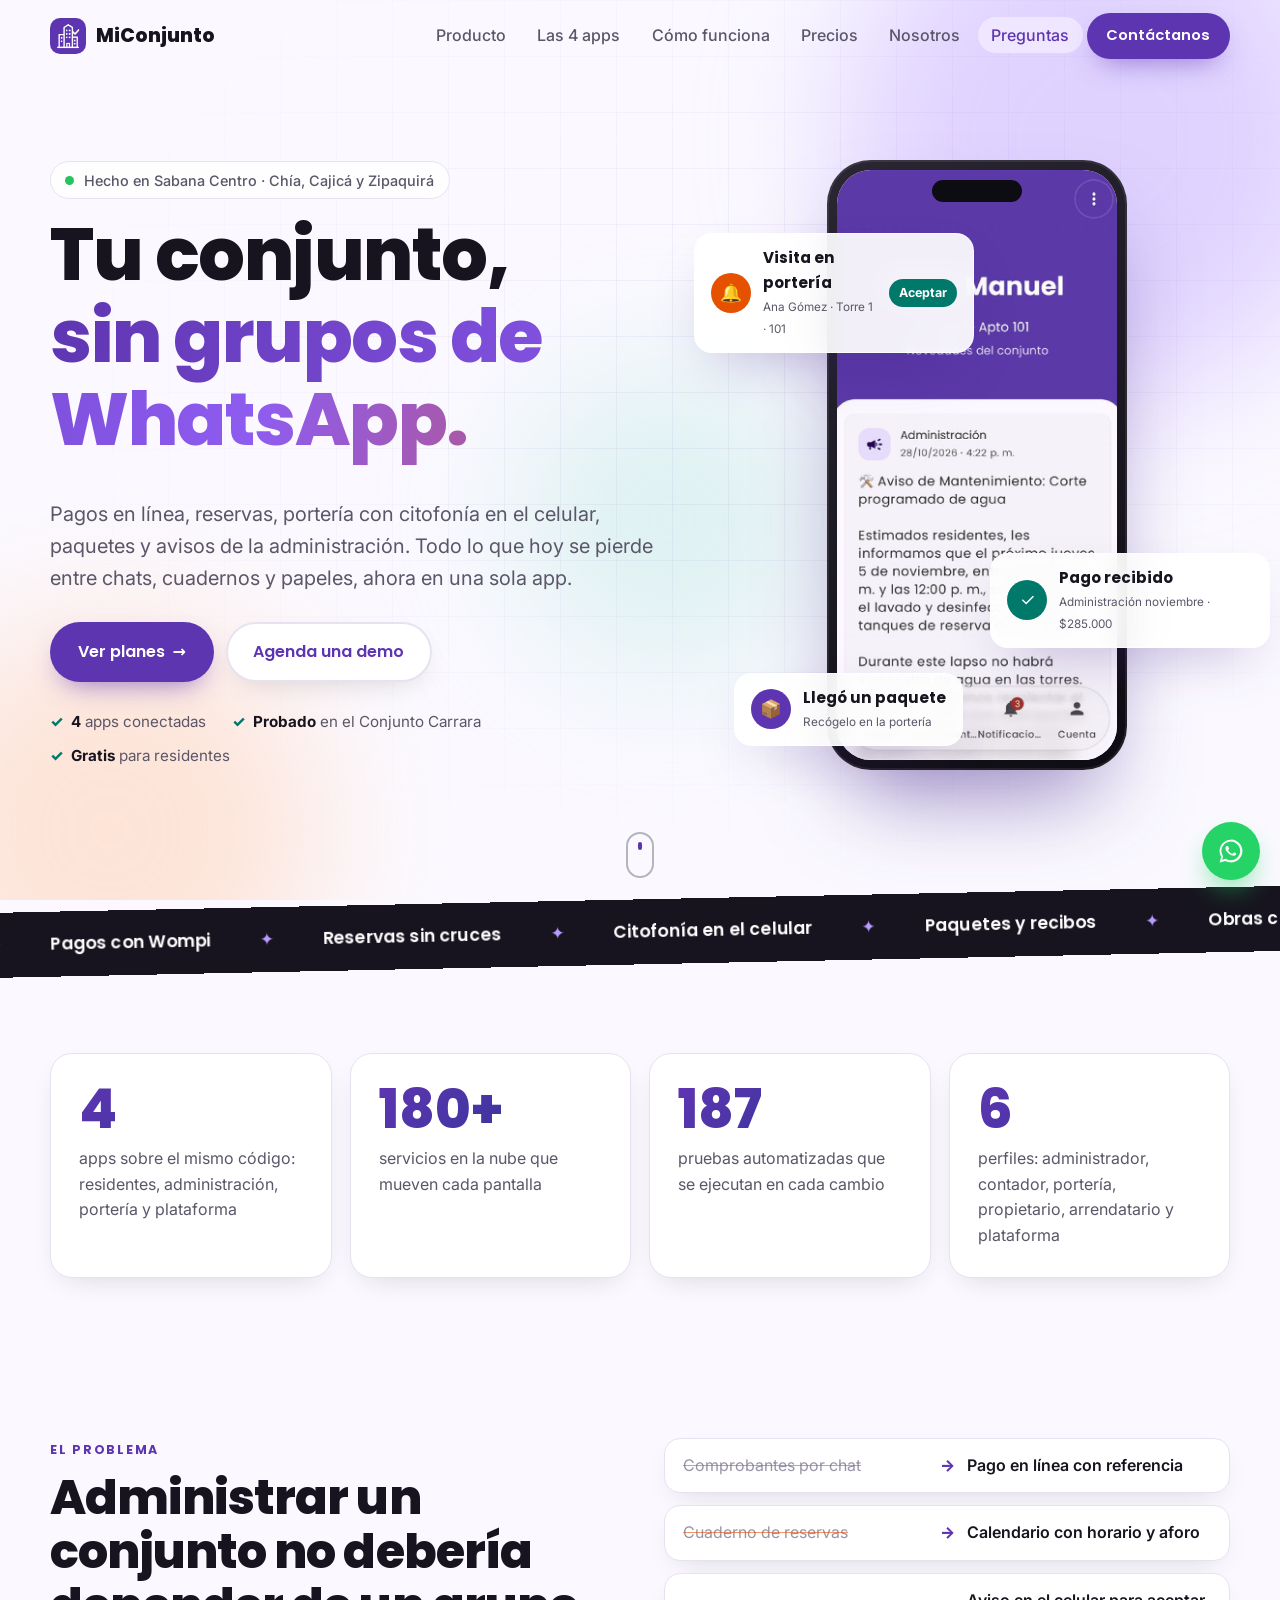
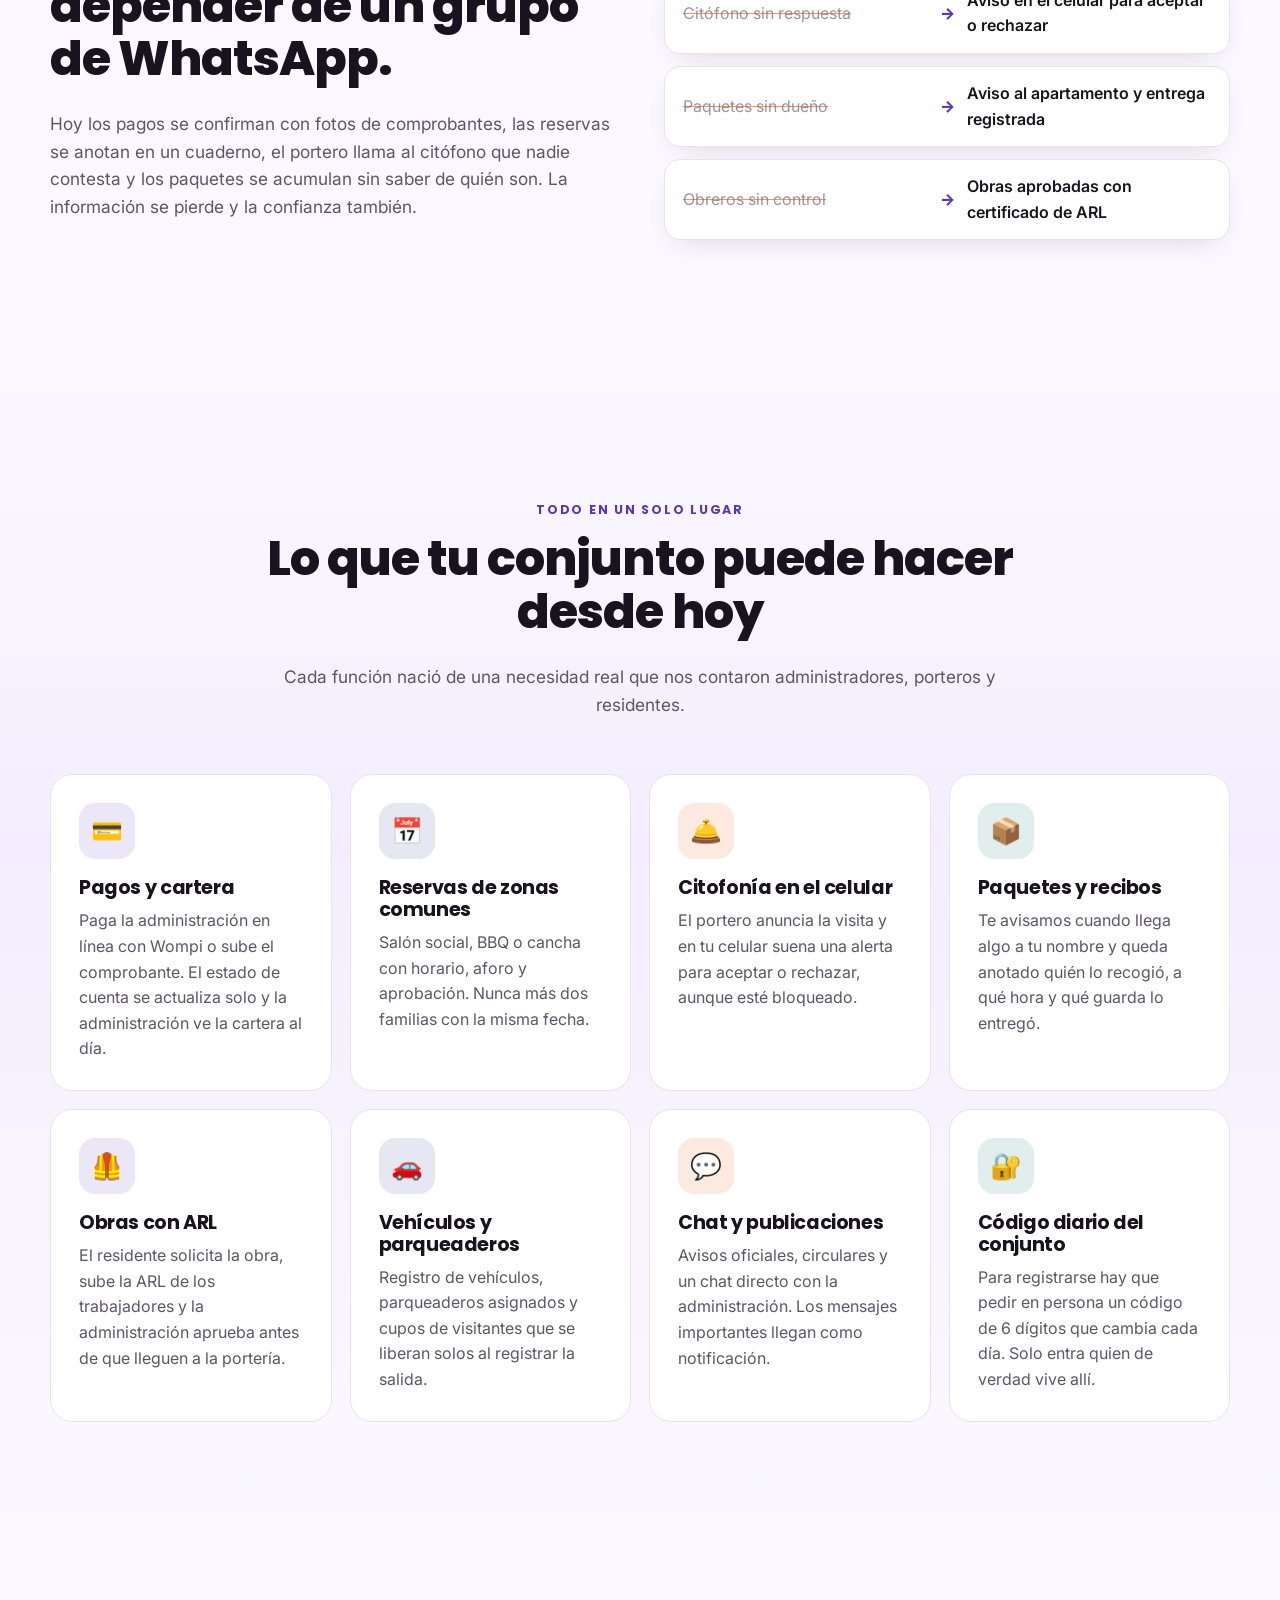
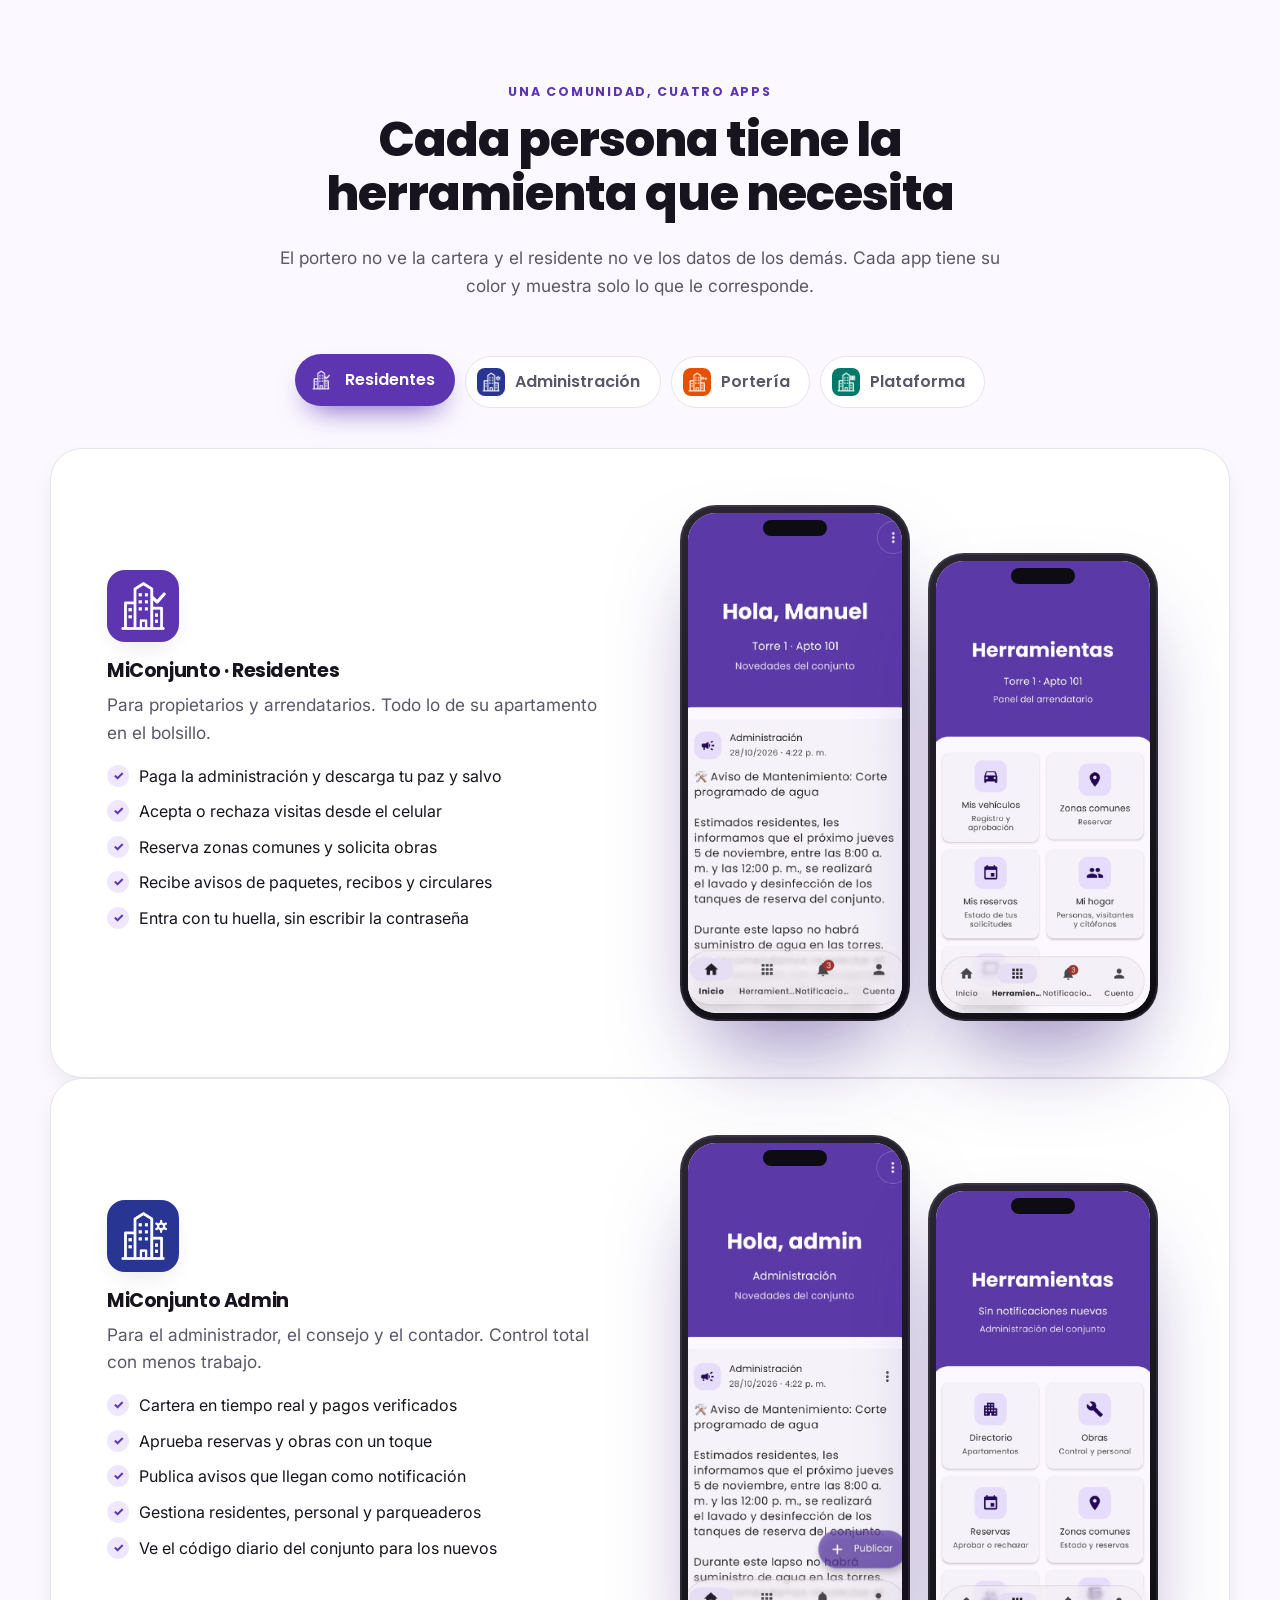
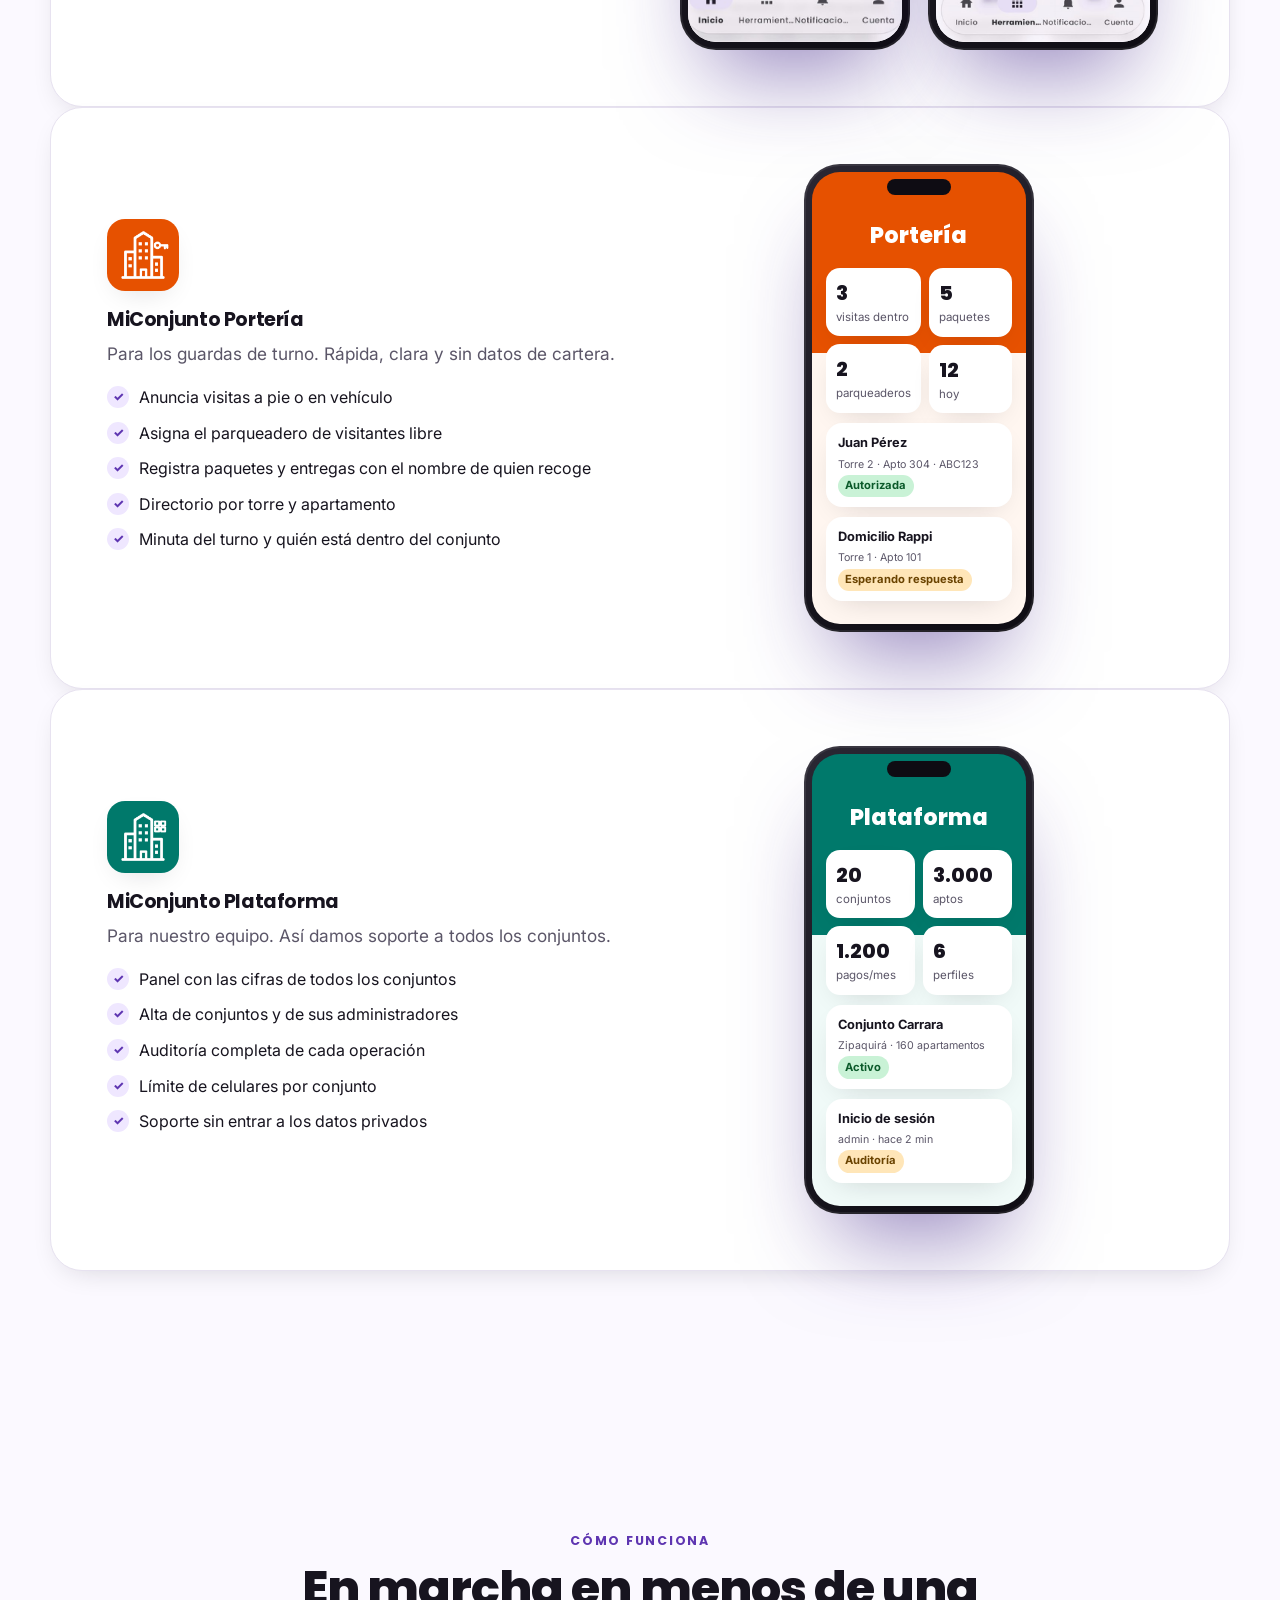
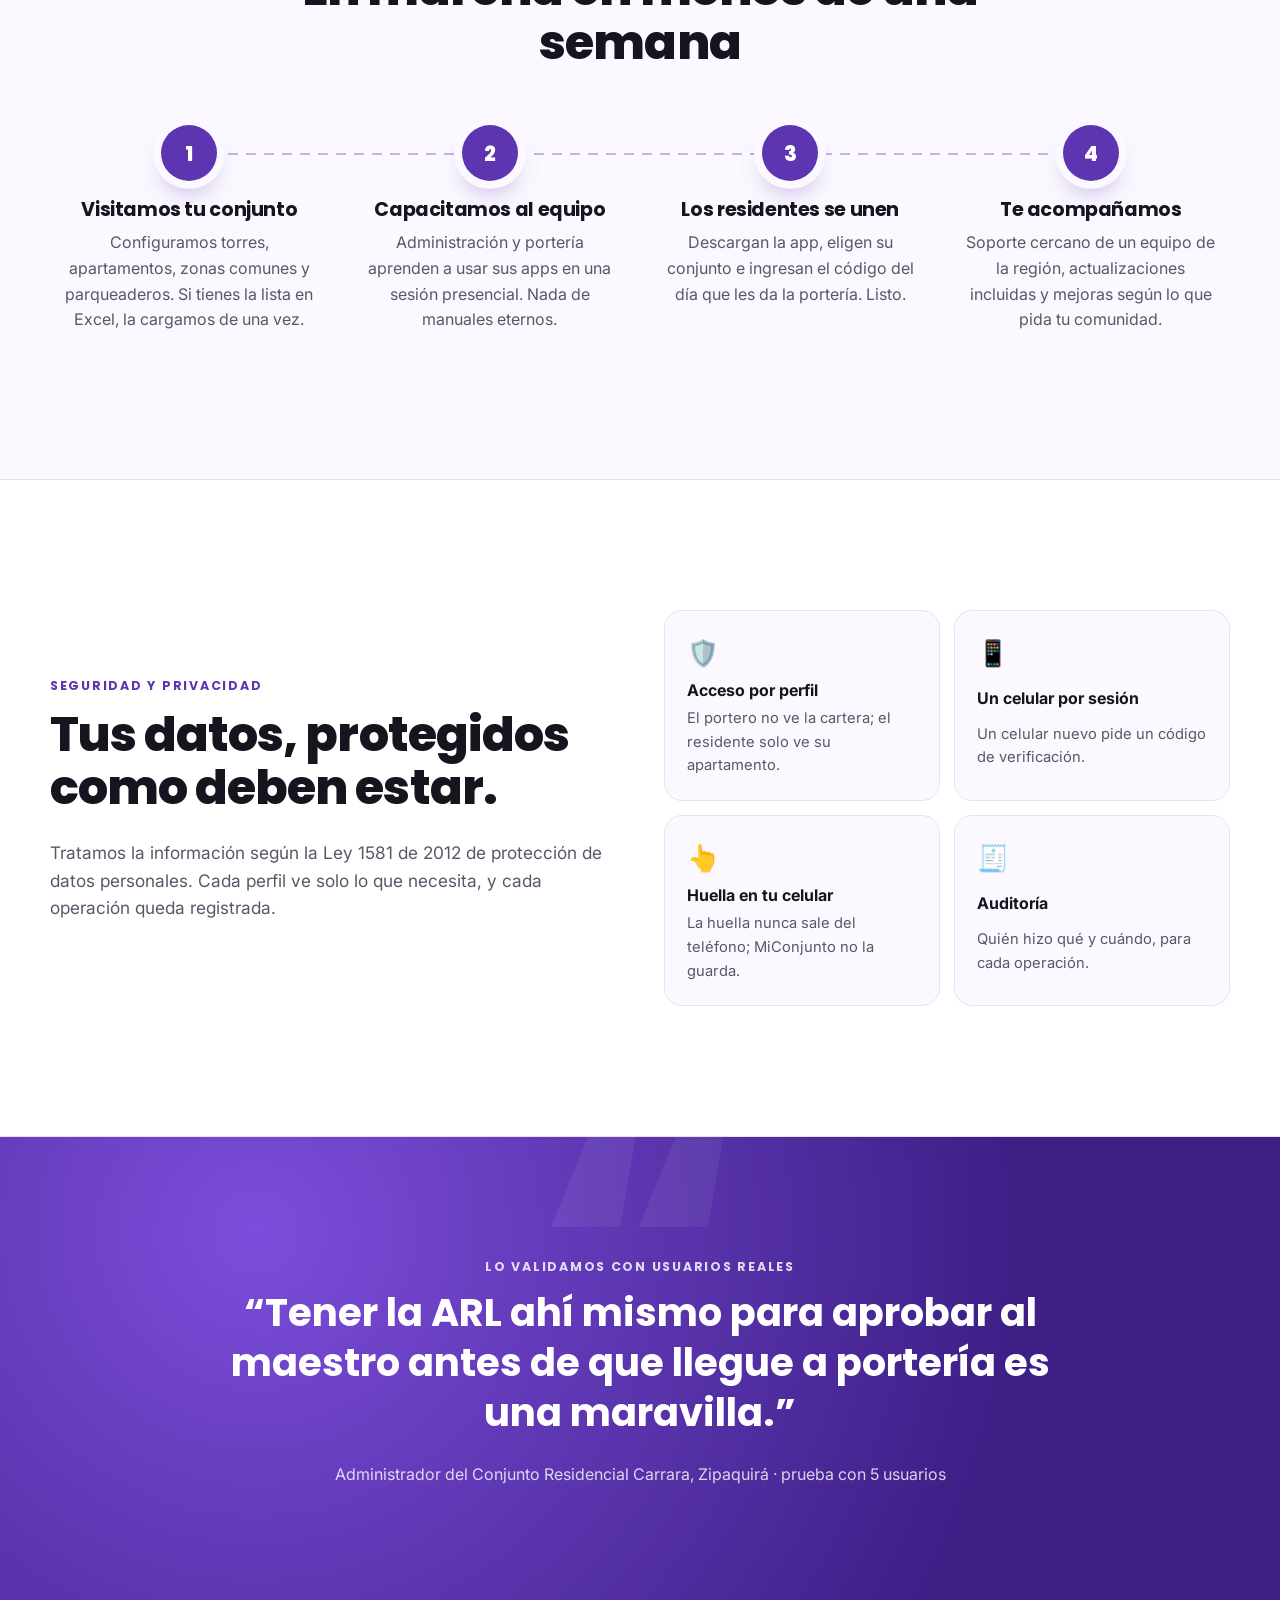
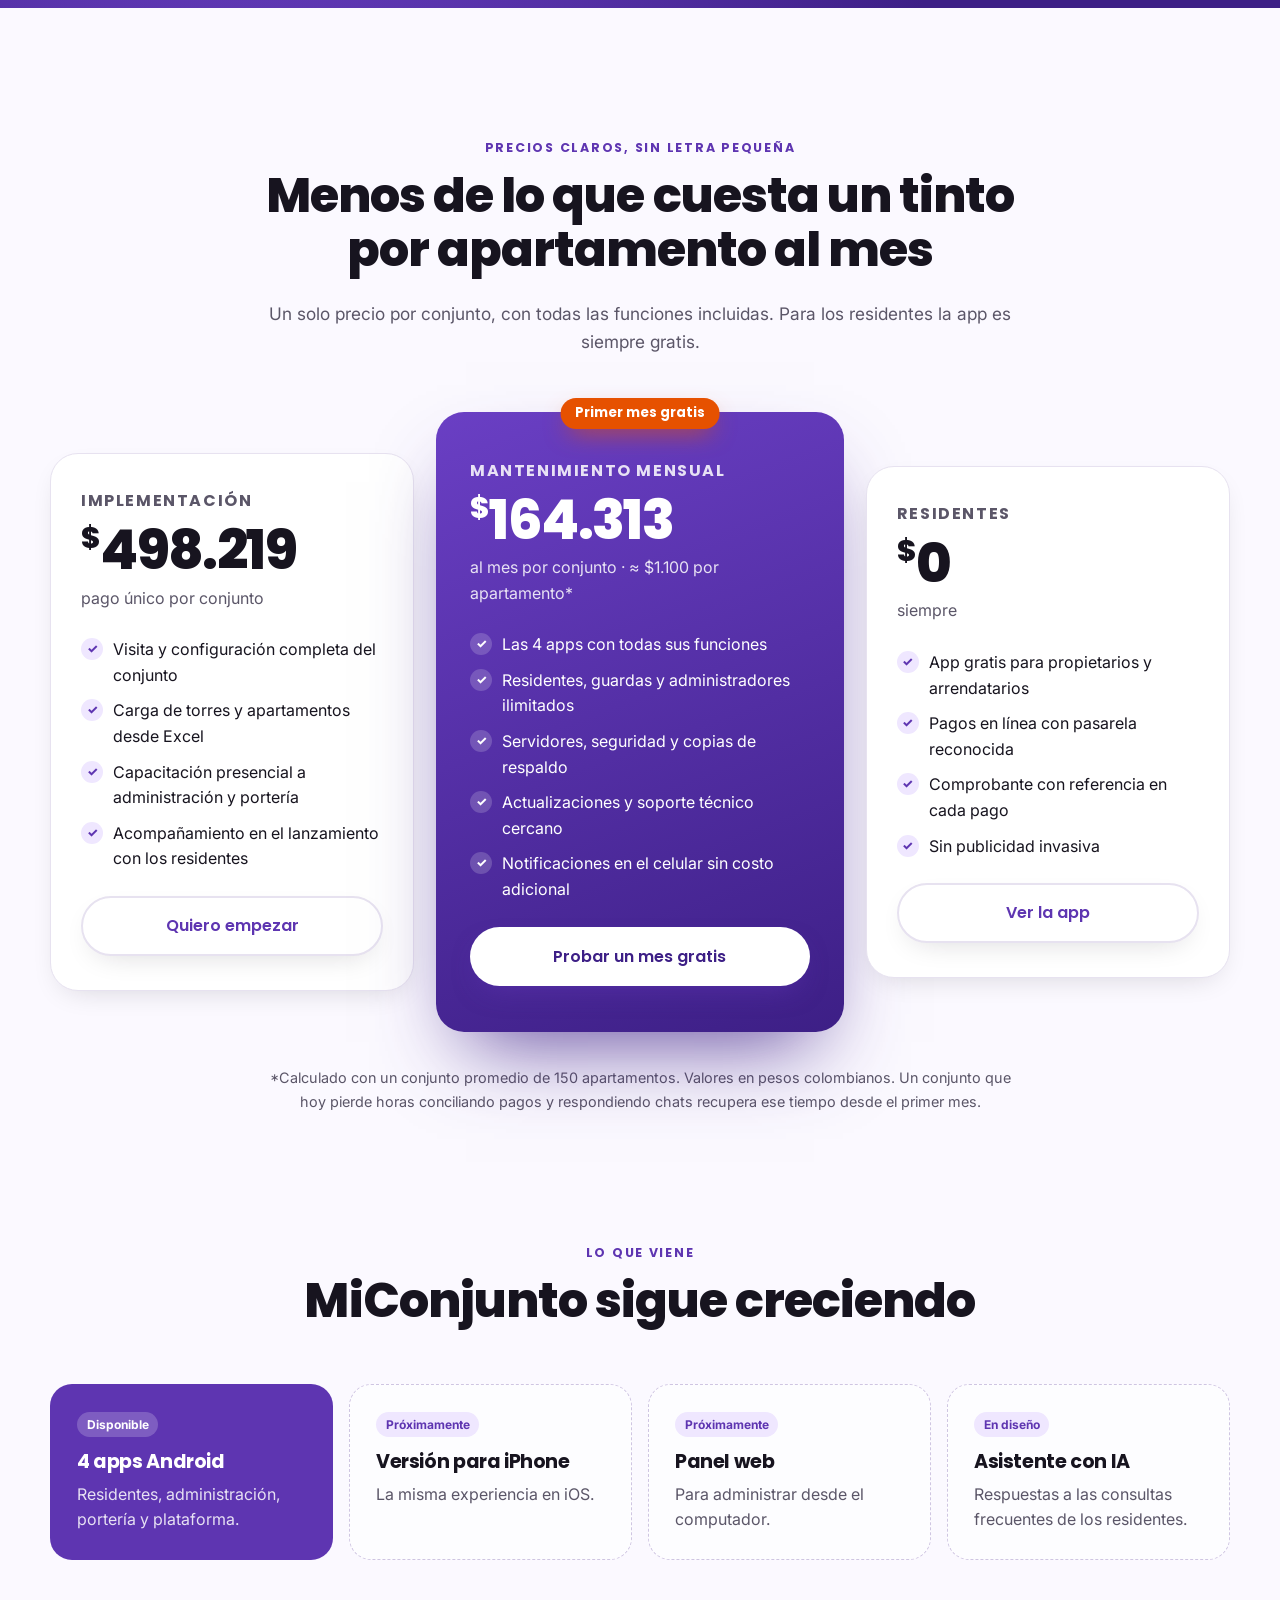
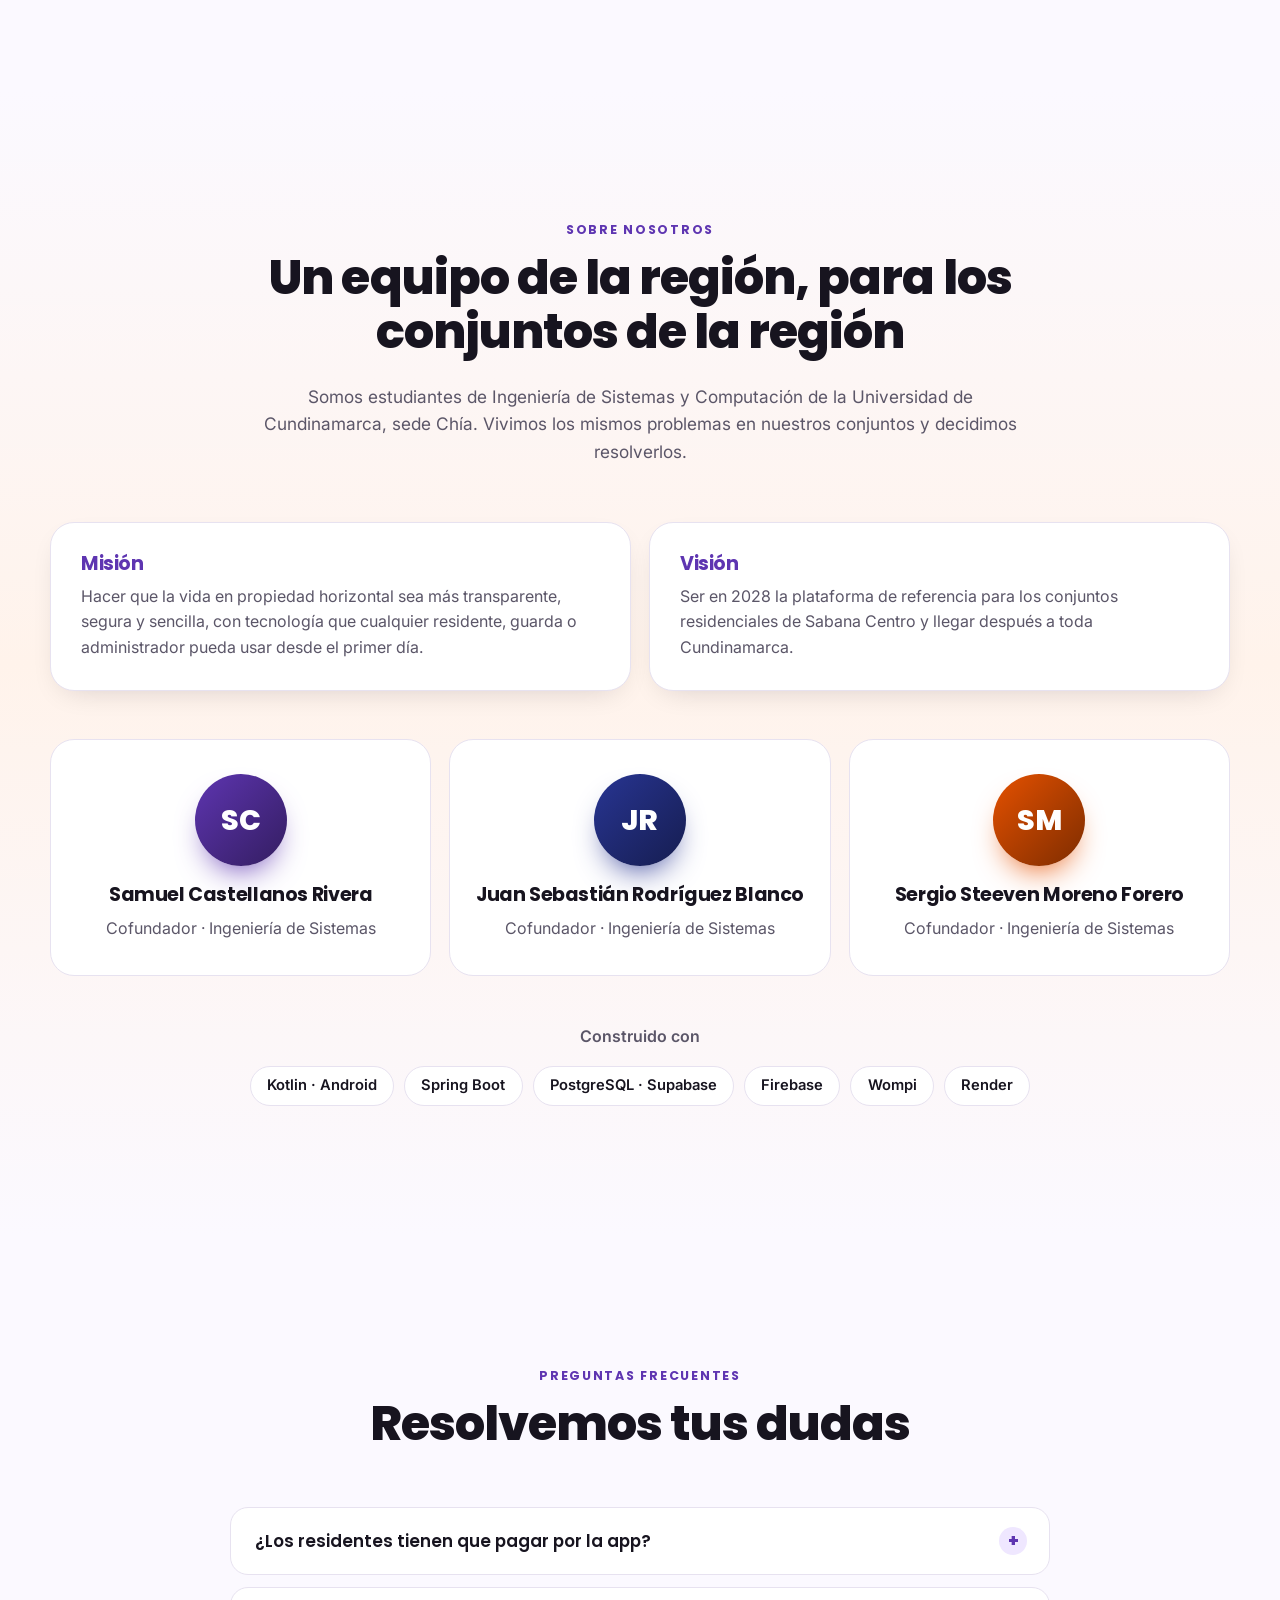
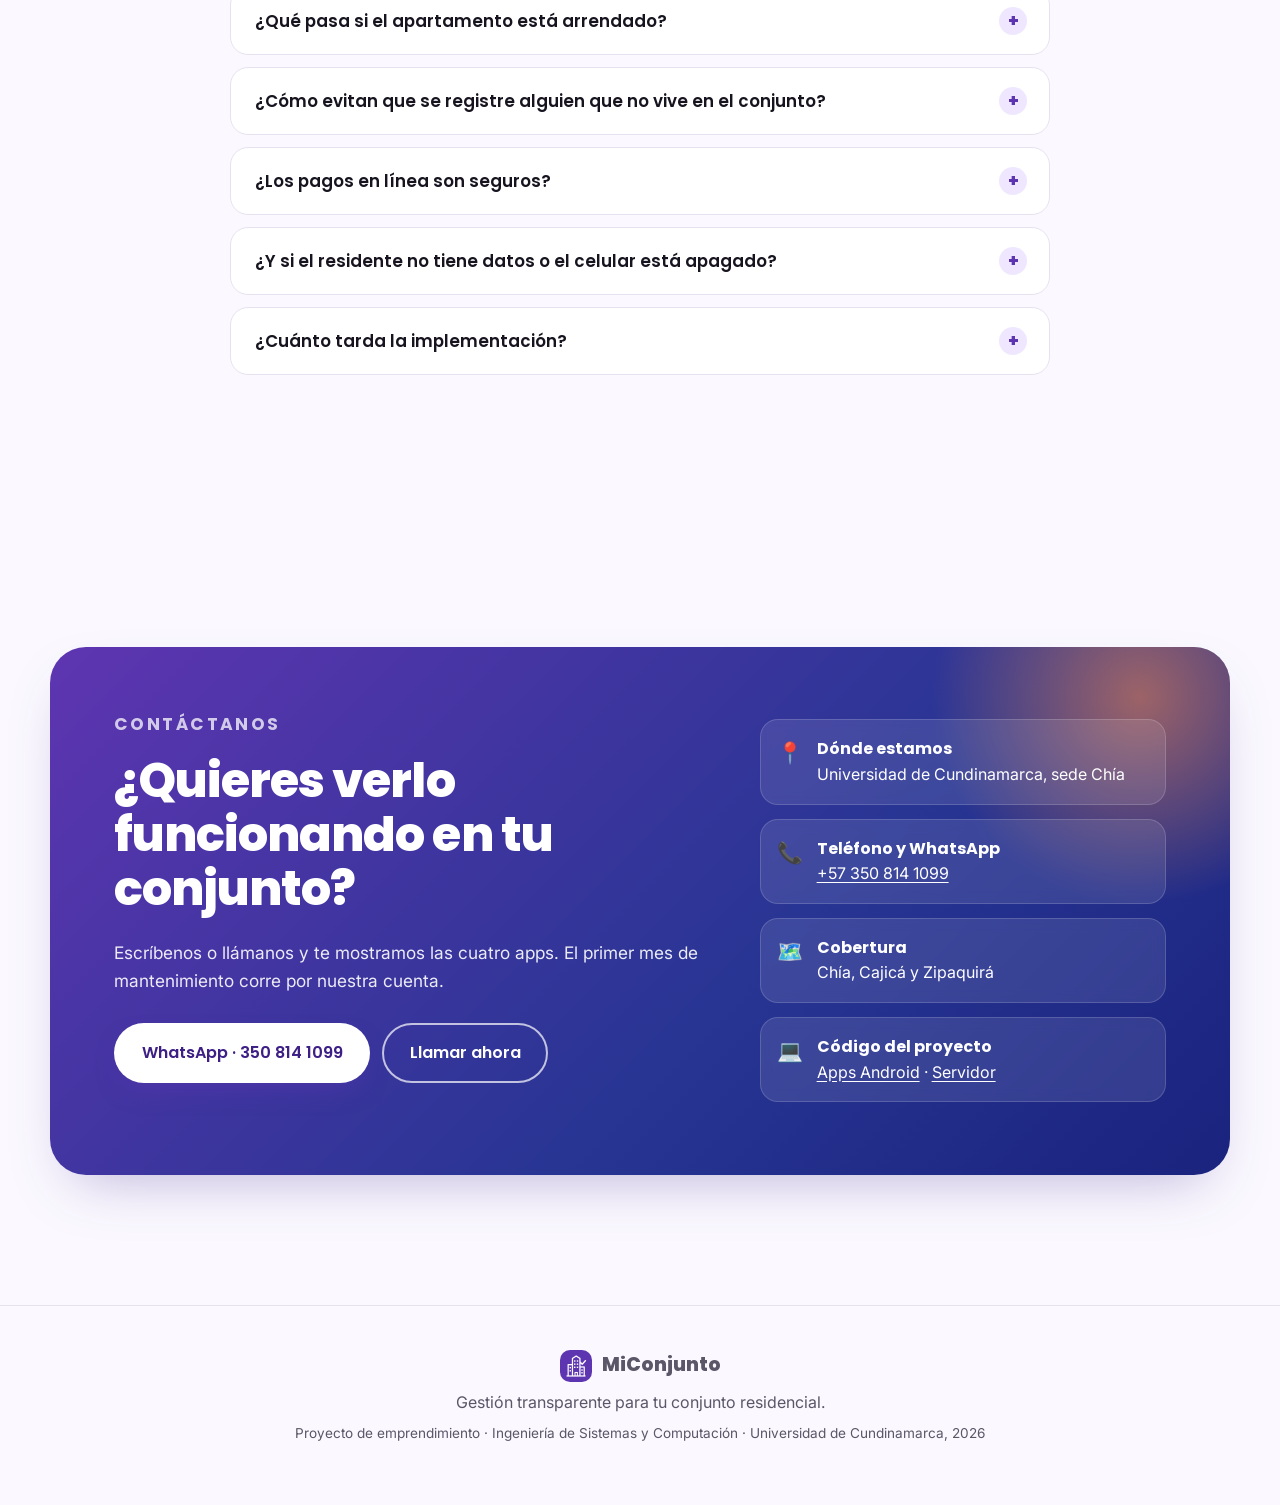
==== commit b55ae297: "Imagen de inicio con version para evitar el 404 en cache" ====
--- a/index.html
+++ b/index.html
@@ -65,7 +65,7 @@
       <div class="portada-visual" aria-label="Vista de la app de residentes">
         <div class="telefono inclinable">
           <div class="telefono-pantalla">
-            <img src="img/residente-inicio.jpg" alt="Inicio de la app de residentes con los avisos de la administración" width="600" height="1220">
+            <img src="img/residente-inicio.jpg?v=2" alt="Inicio de la app de residentes con los avisos de la administración" width="600" height="1220">
           </div>
         </div>
         <div class="tarjeta-flotante f1">
@@ -205,7 +205,7 @@
             </ul>
           </div>
           <div class="panel-imagenes">
-            <div class="telefono pequeno"><div class="telefono-pantalla"><img src="img/residente-inicio.jpg" alt="Inicio de la app de residentes" loading="lazy"></div></div>
+            <div class="telefono pequeno"><div class="telefono-pantalla"><img src="img/residente-inicio.jpg?v=2" alt="Inicio de la app de residentes" loading="lazy"></div></div>
             <div class="telefono pequeno desplazado"><div class="telefono-pantalla"><img src="img/residente-herramientas.jpg" alt="Herramientas de la app de residentes" loading="lazy"></div></div>
           </div>
         </div>
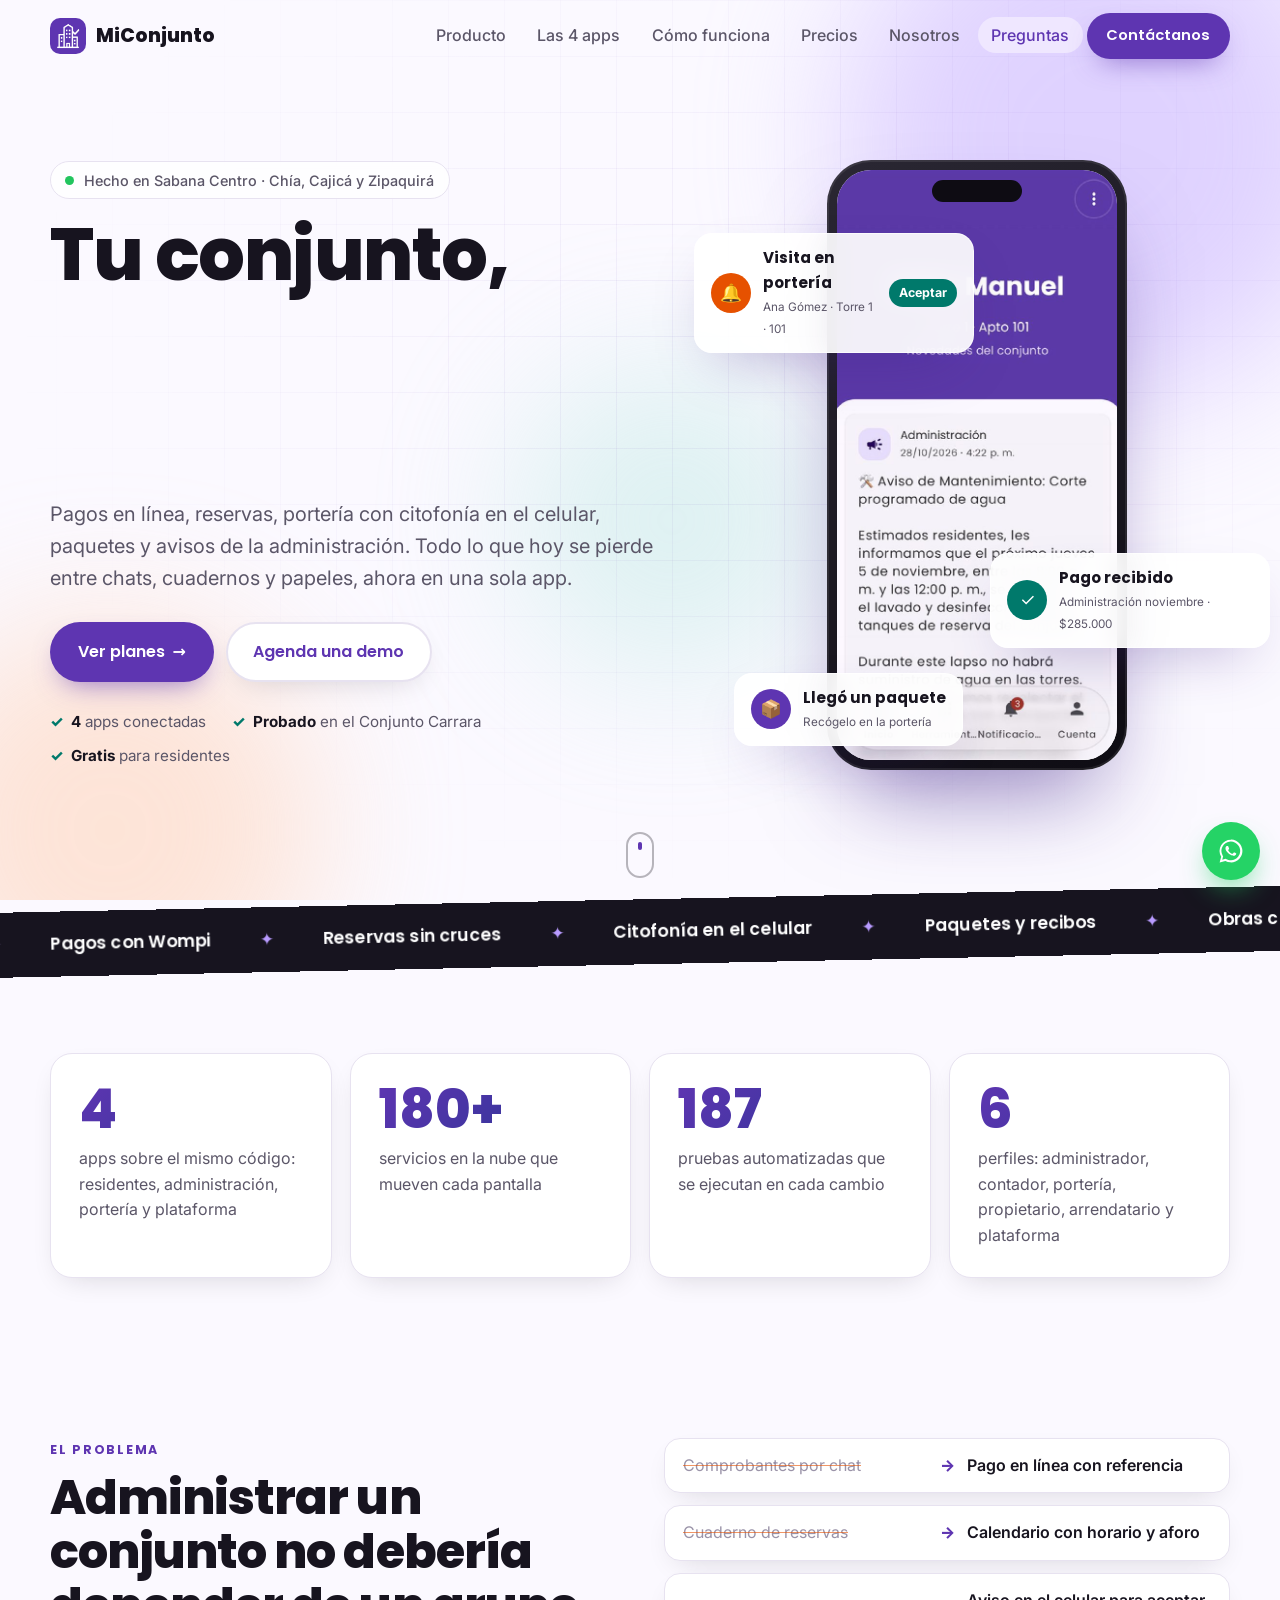
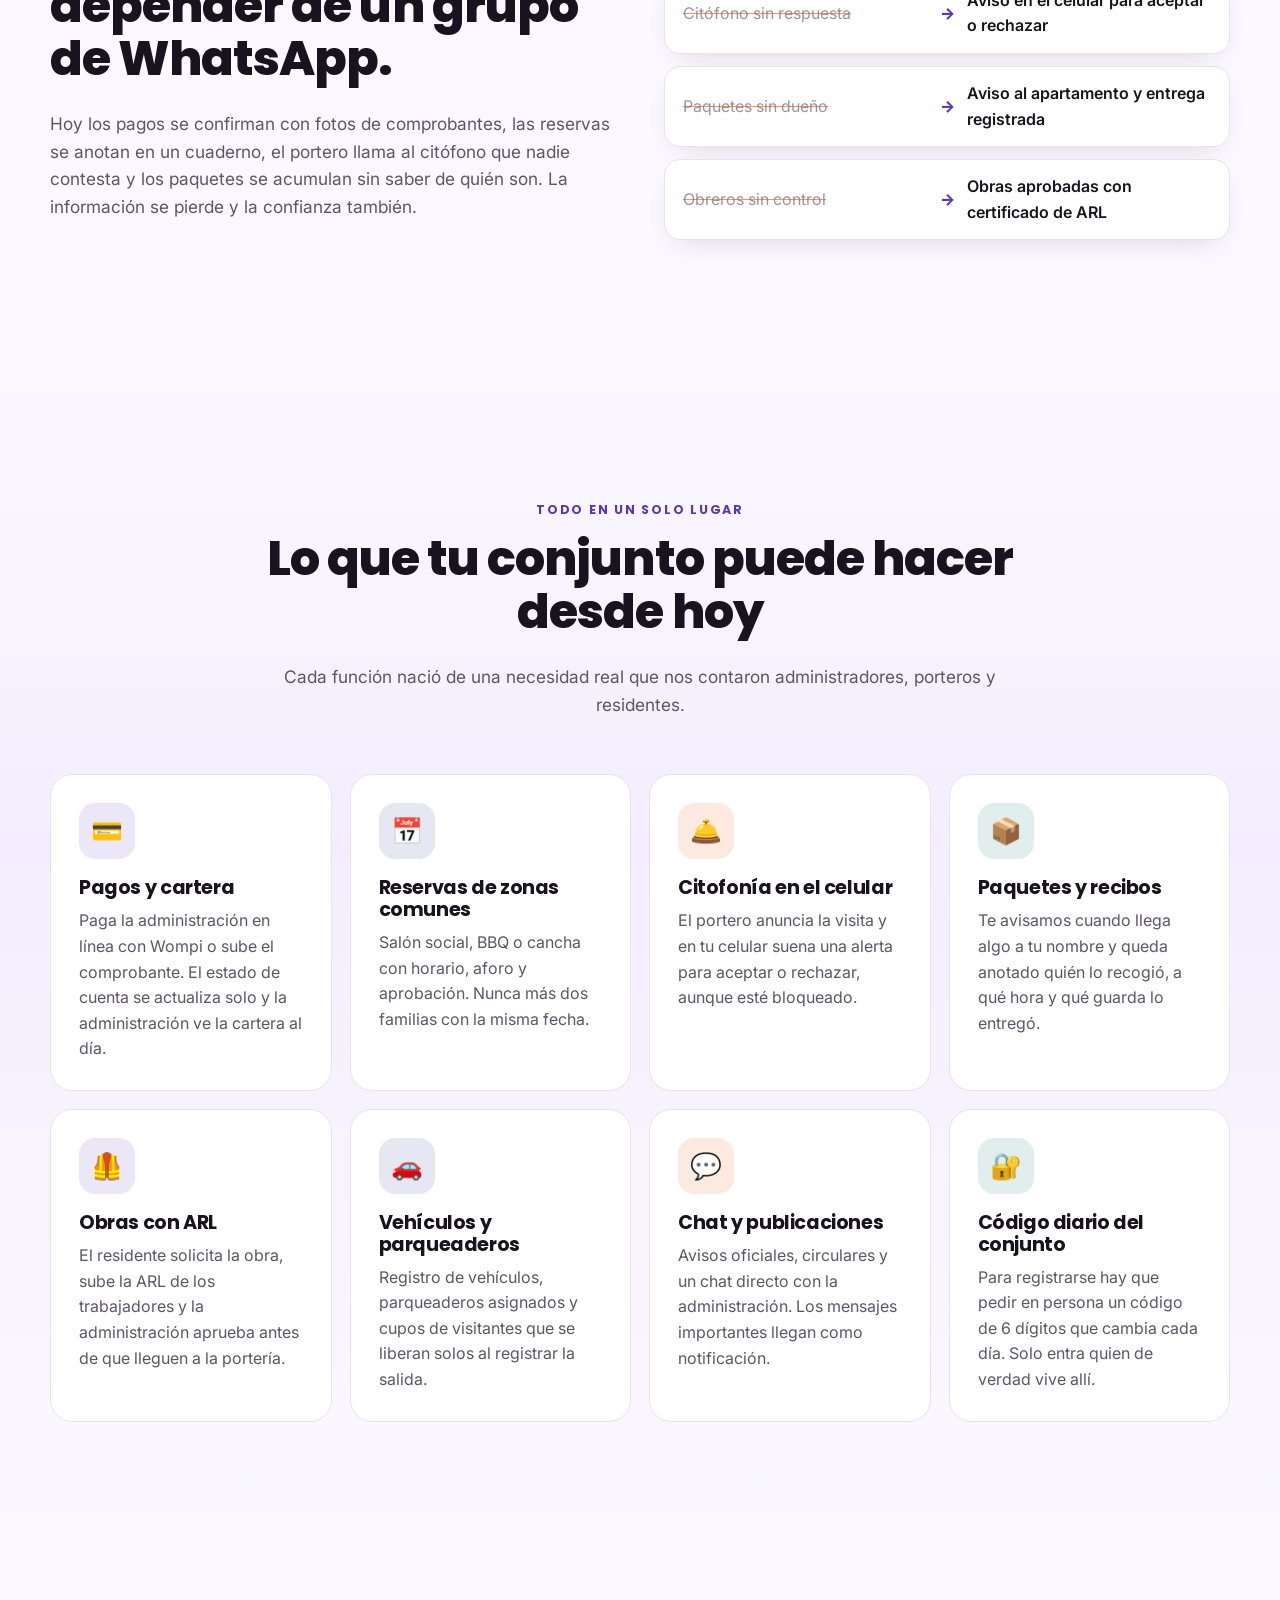
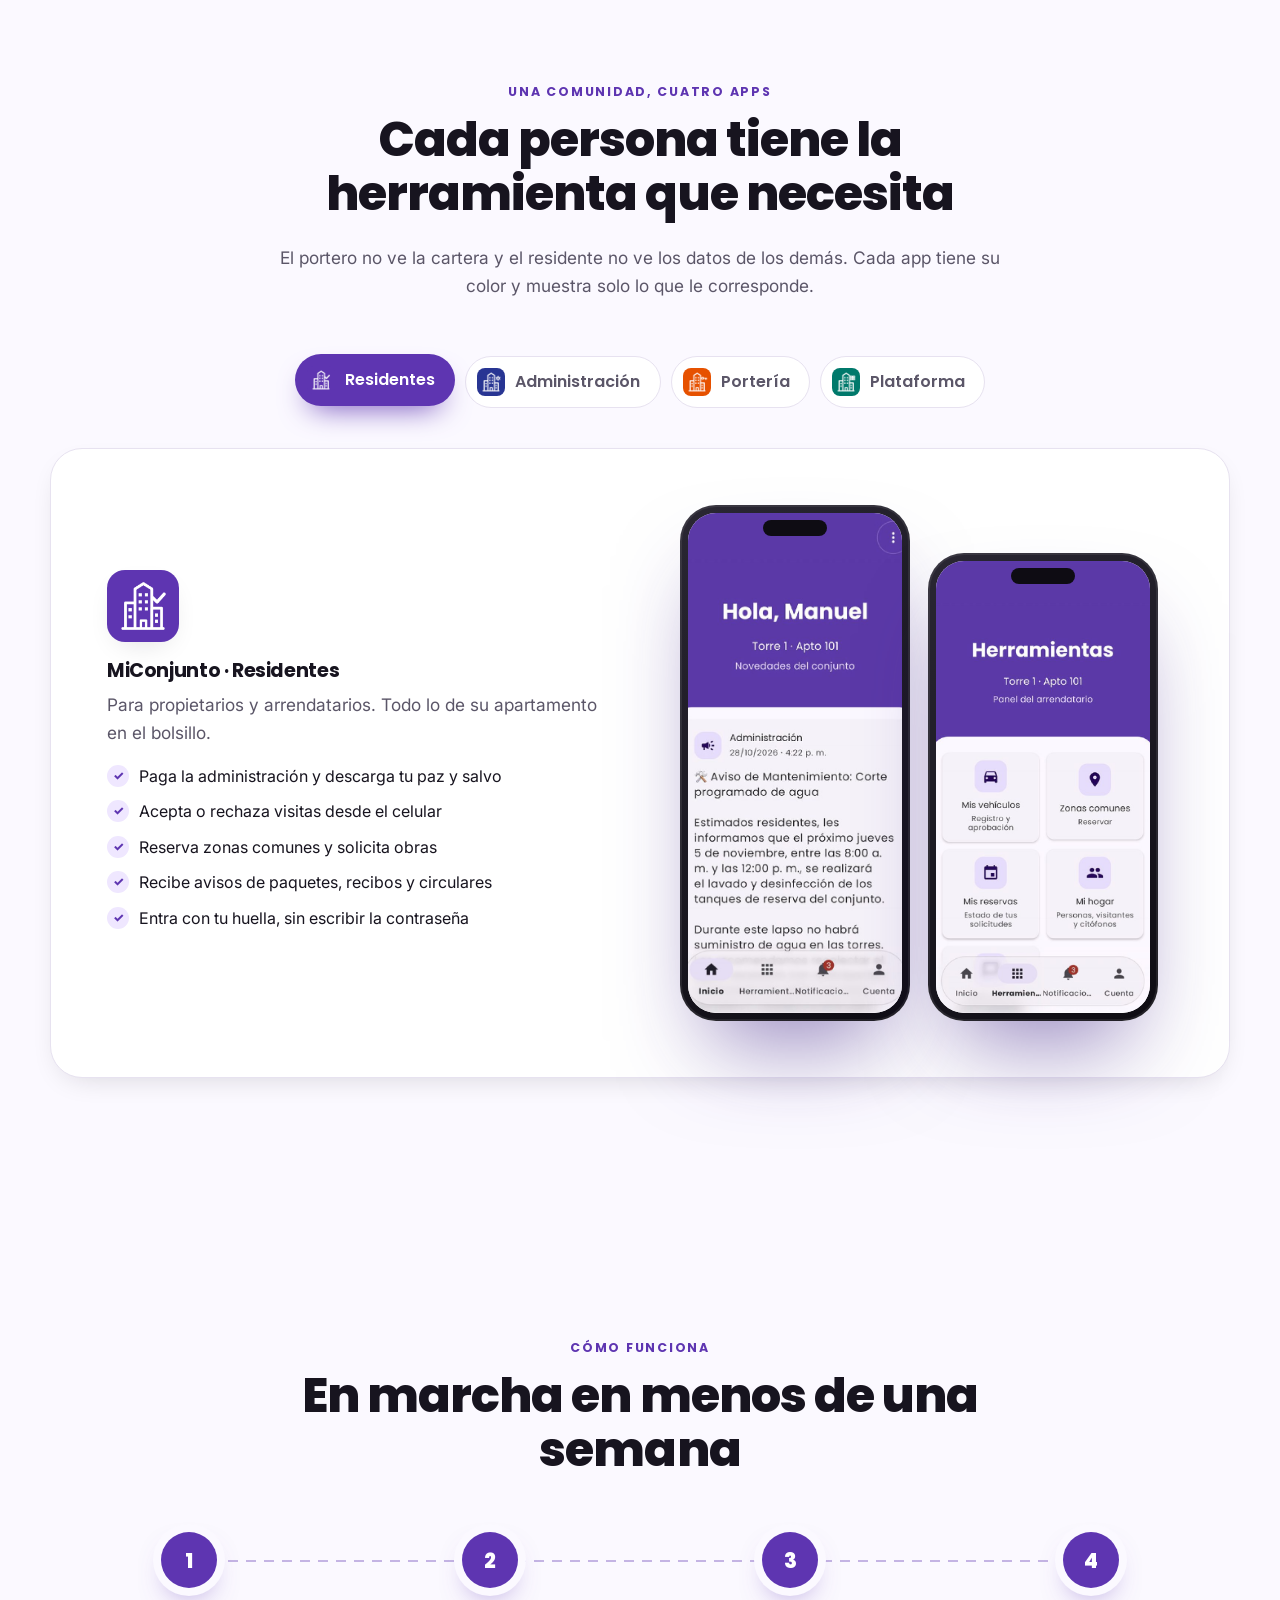
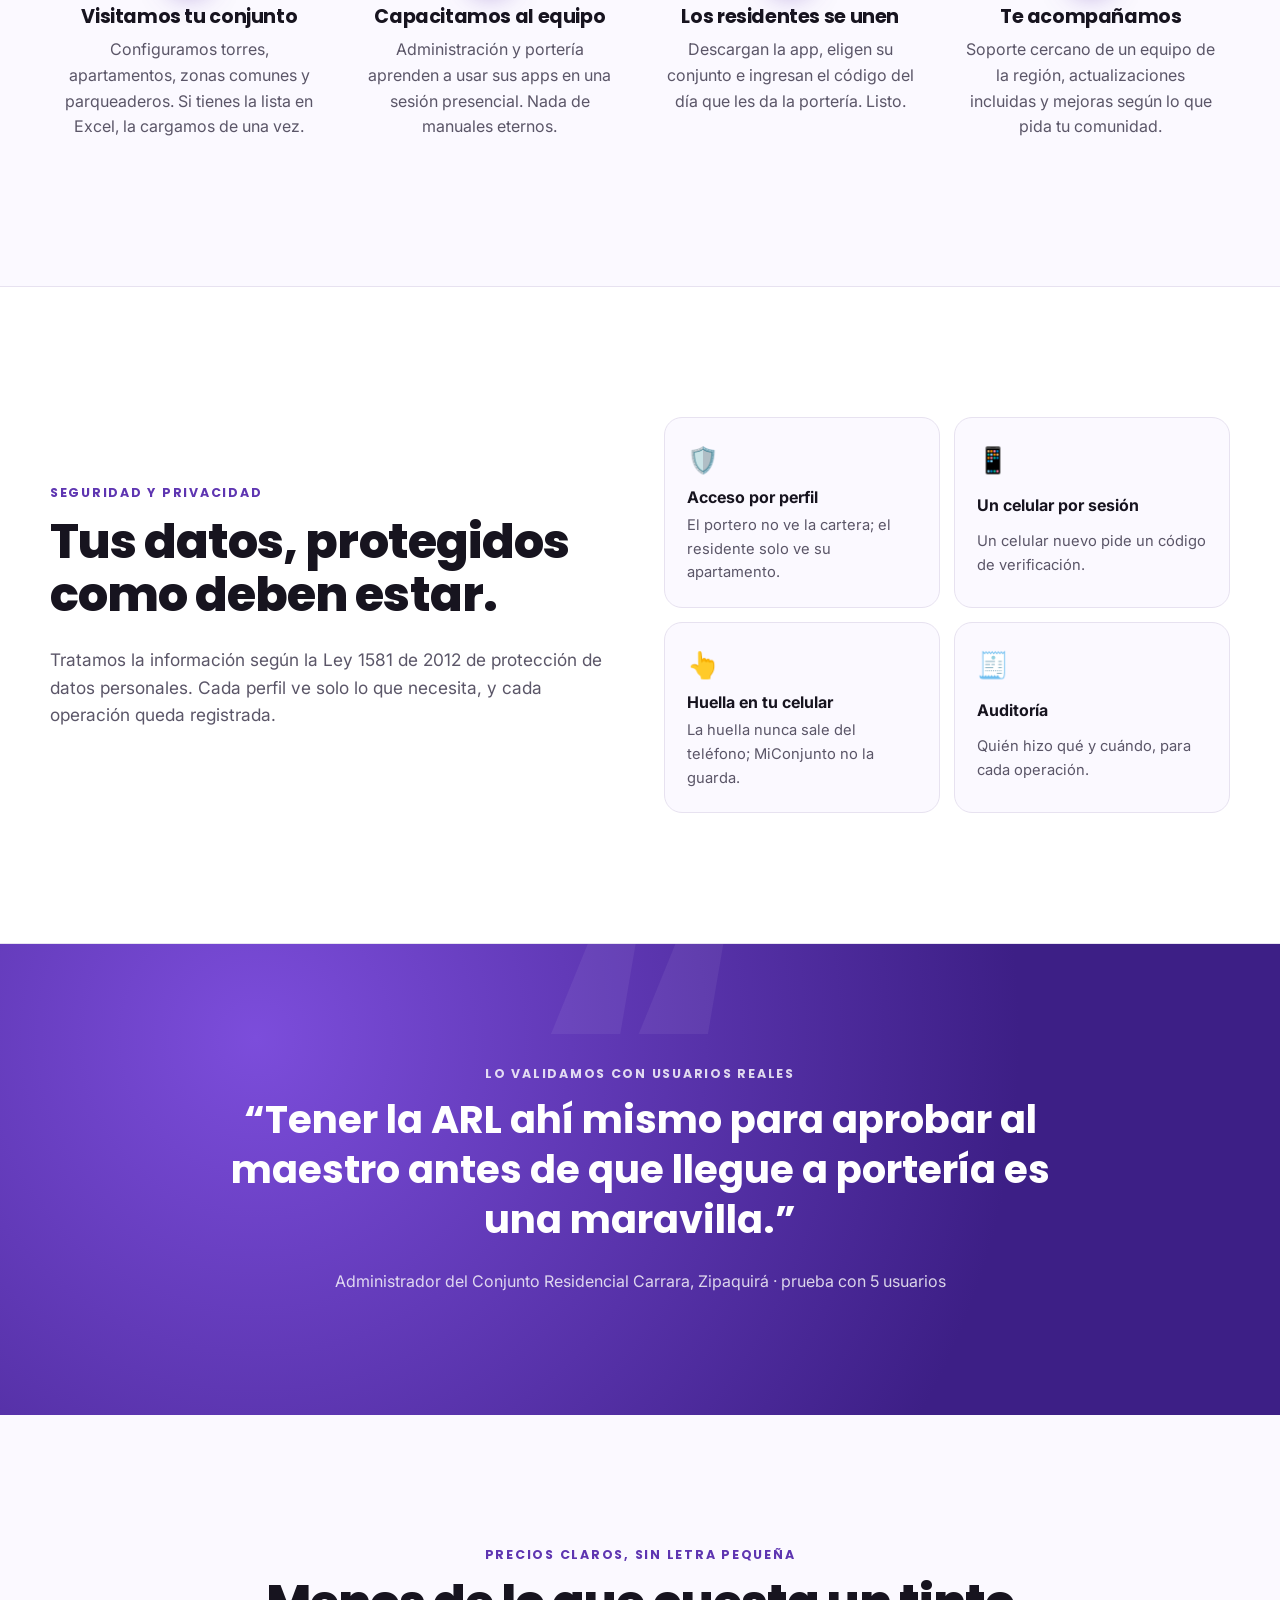
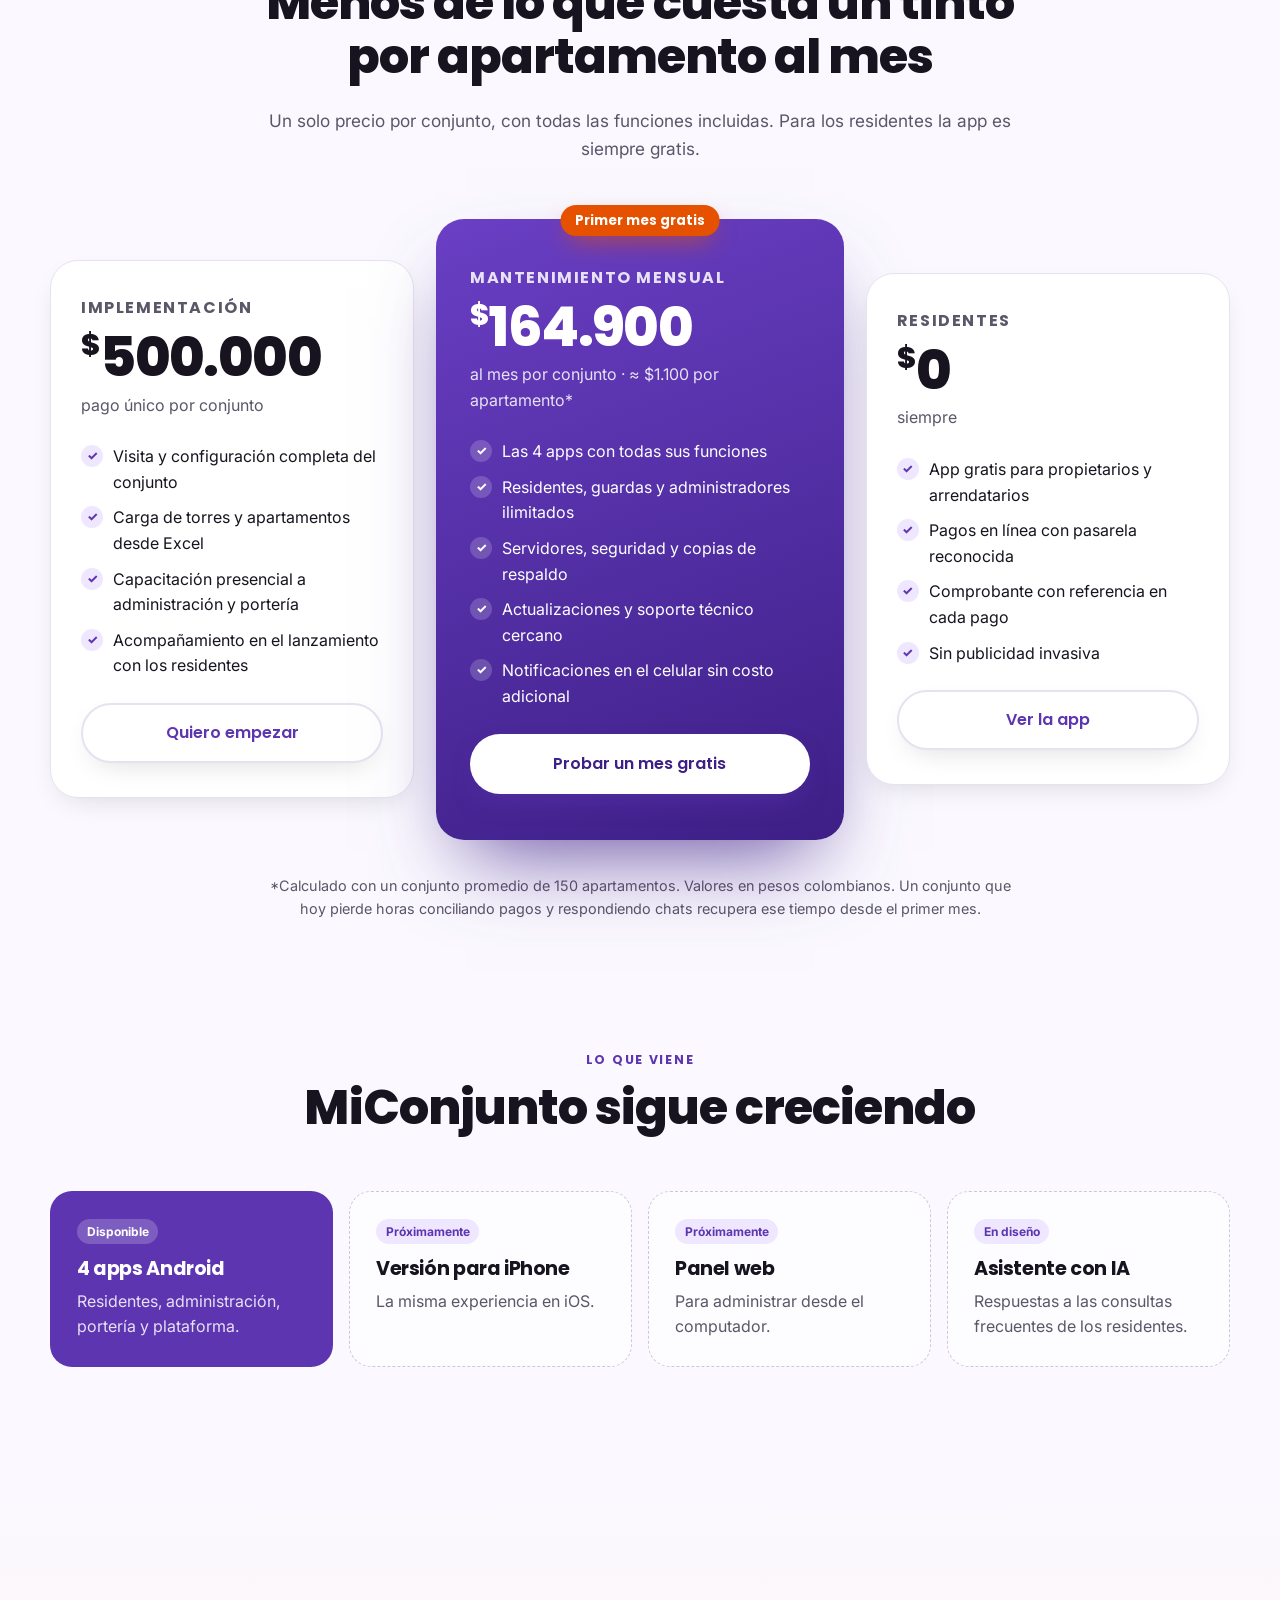
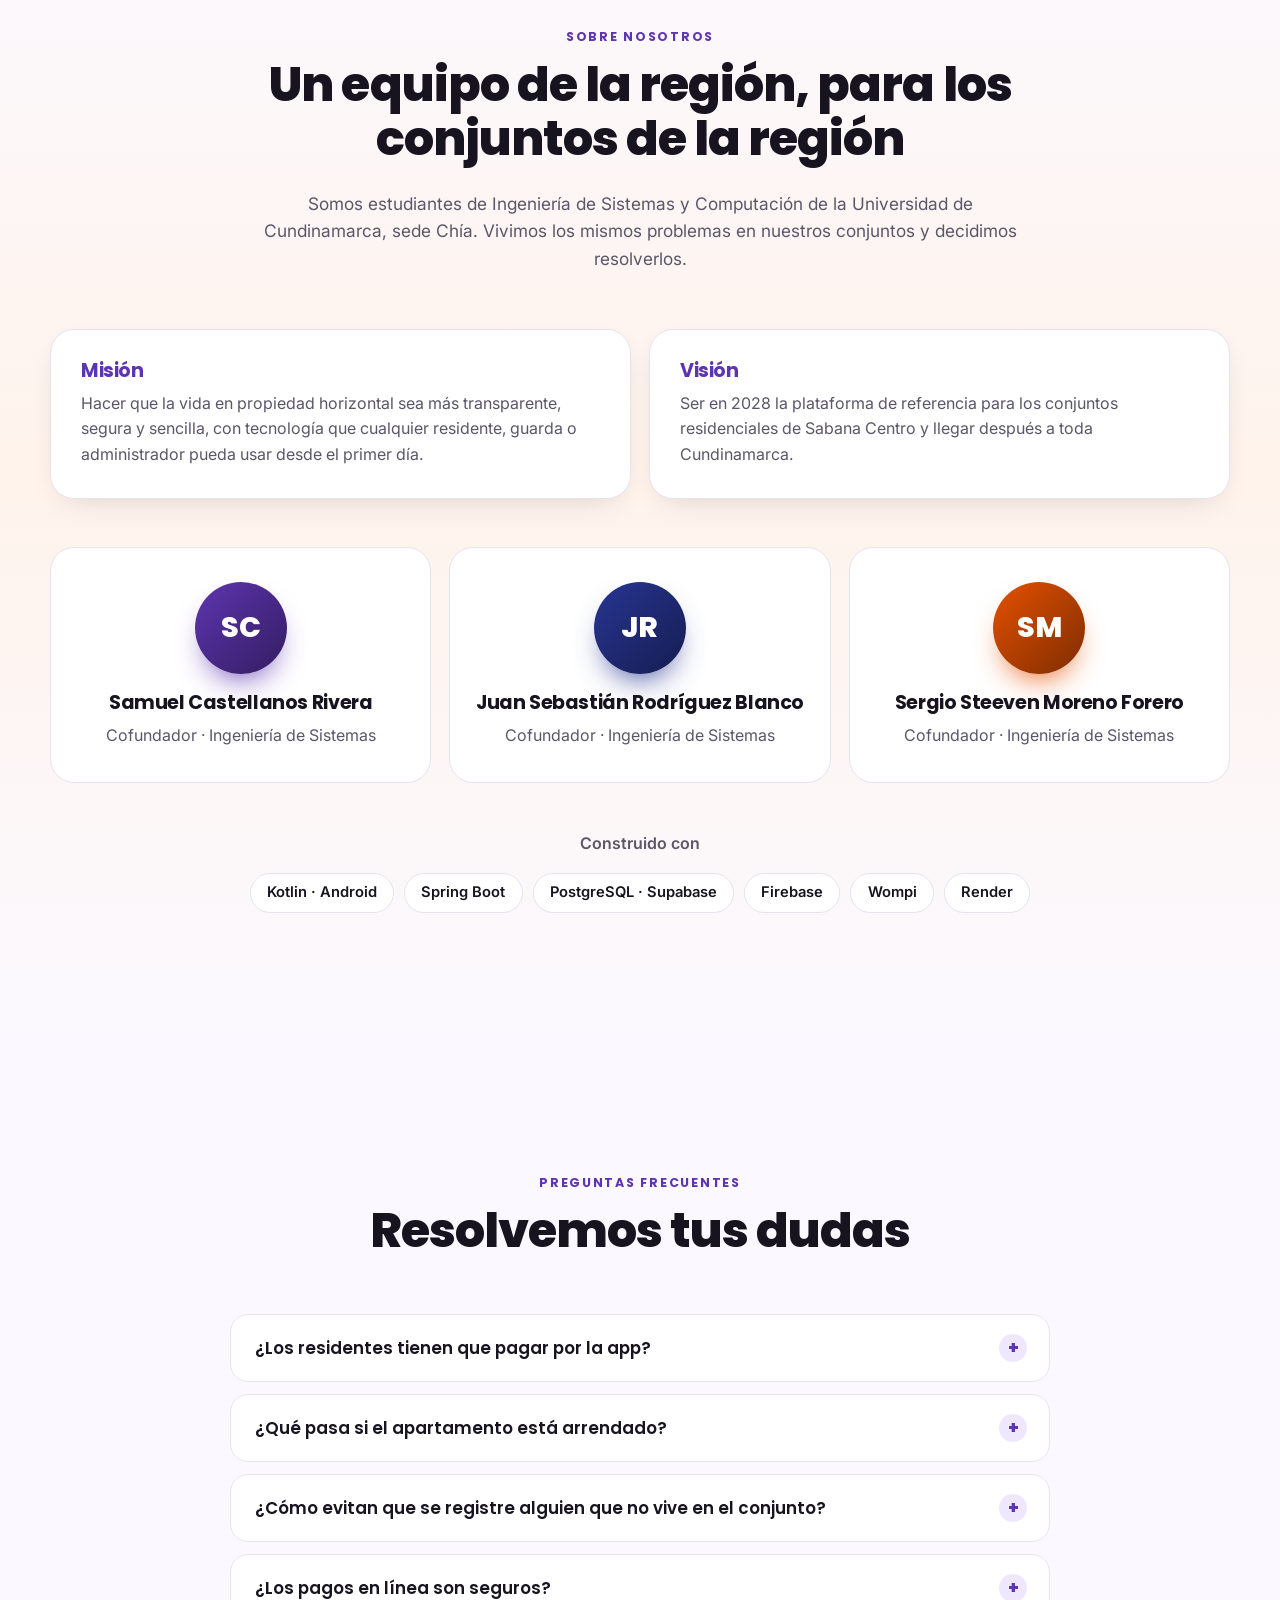
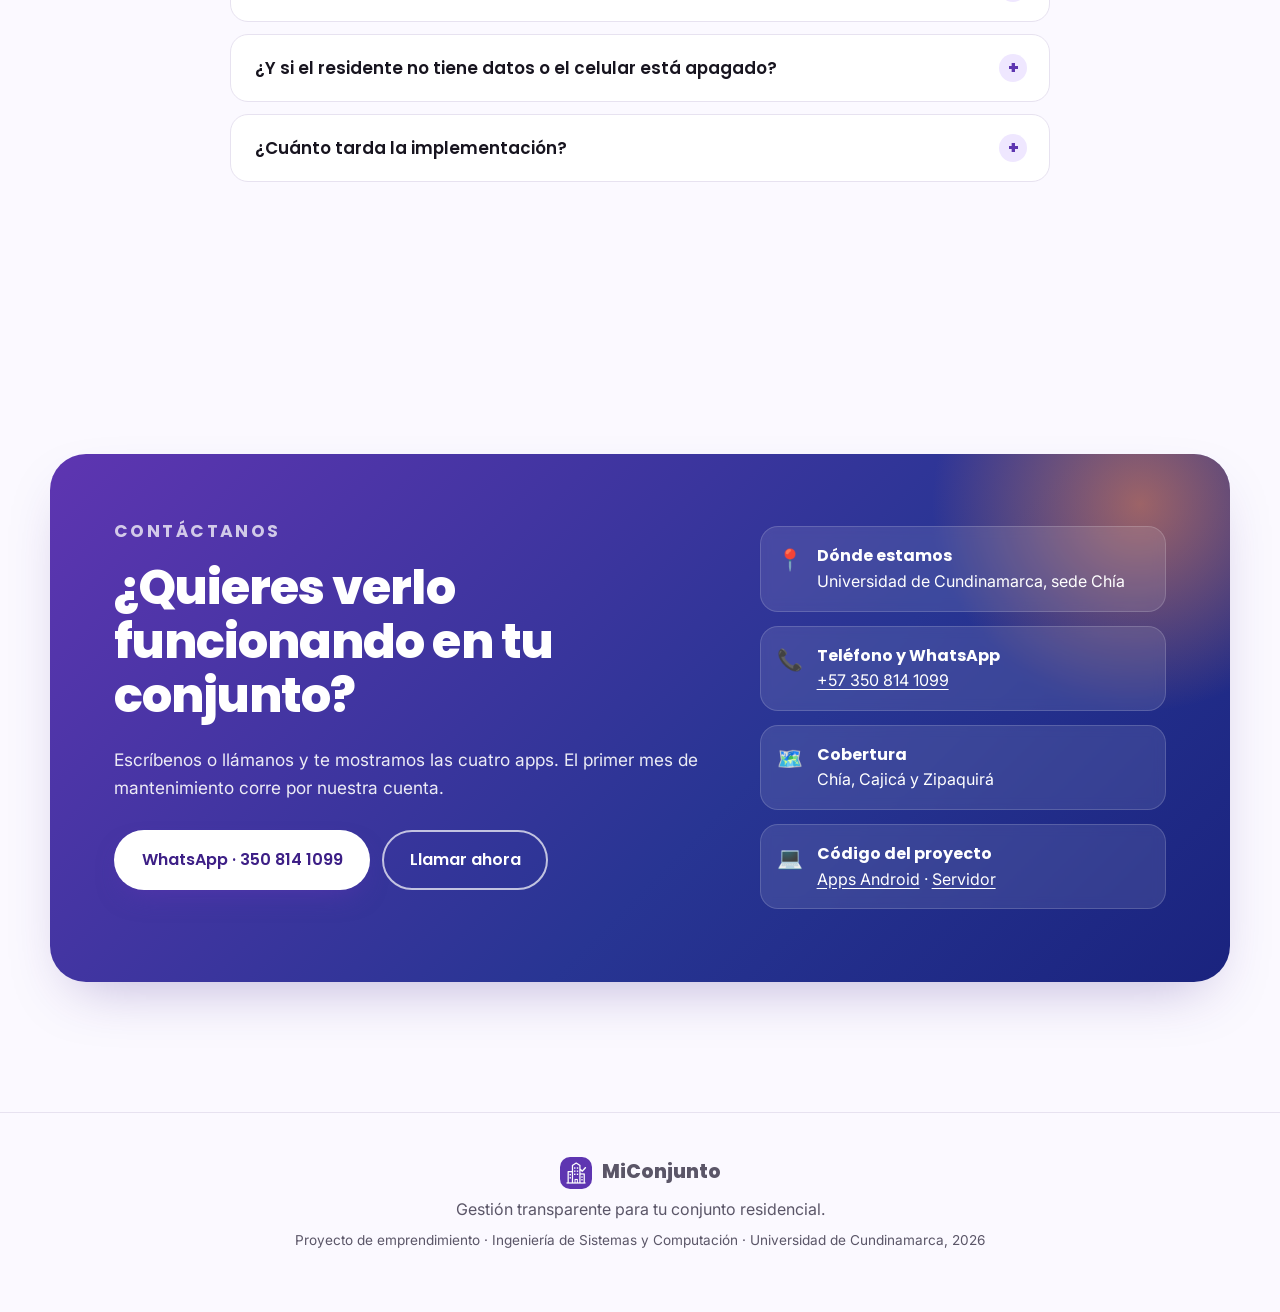
==== commit 1332aeff: "Pestañas de las apps: el panel oculto ya no se muestra; maqueta y tarjetas flotantes ajustadas en ce" ====
--- a/index.html
+++ b/index.html
@@ -3,6 +3,7 @@
 <head>
 <meta charset="utf-8">
 <meta name="viewport" content="width=device-width, initial-scale=1">
+<meta name="color-scheme" content="light">
 <title>MiConjunto · La administración de tu conjunto, en el celular</title>
 <meta name="description" content="MiConjunto digitaliza los conjuntos residenciales: pagos en línea, reservas, portería con citofonía en el celular, correspondencia, obras con ARL y comunicación con la administración. Cuatro apps, una sola comunidad.">
 <meta name="theme-color" content="#5E35B1">
@@ -13,7 +14,7 @@
 <link rel="preconnect" href="https://fonts.googleapis.com">
 <link rel="preconnect" href="https://fonts.gstatic.com" crossorigin>
 <link href="https://fonts.googleapis.com/css2?family=Poppins:wght@500;600;700;800&family=Inter:wght@400;500;600;700&display=swap" rel="stylesheet">
-<link rel="stylesheet" href="estilos.css">
+<link rel="stylesheet" href="estilos.css?v=3">
 </head>
 <body>
 <div class="progreso" aria-hidden="true"></div>
@@ -482,6 +483,6 @@
   <svg viewBox="0 0 32 32" width="28" height="28" aria-hidden="true"><path fill="currentColor" d="M16 3a13 13 0 0 0-11.2 19.6L3 29l6.6-1.7A13 13 0 1 0 16 3zm0 23.7c-2 0-4-.6-5.7-1.6l-.4-.2-3.9 1 1-3.8-.3-.4A10.7 10.7 0 1 1 16 26.7zm5.9-8c-.3-.2-1.9-1-2.2-1-.3-.1-.5-.2-.7.2l-1 1.2c-.2.2-.4.2-.7.1-.3-.2-1.4-.5-2.6-1.6-1-.9-1.6-1.9-1.8-2.2-.2-.3 0-.5.1-.7l.5-.6.3-.5v-.5l-1-2.4c-.3-.6-.5-.5-.7-.5h-.6c-.2 0-.5 0-.8.4-.3.3-1 1-1 2.5s1.1 2.9 1.2 3.1c.2.2 2.1 3.2 5.1 4.5 2.5 1 3 .8 3.6.8.6-.1 1.9-.8 2.1-1.5.3-.7.3-1.3.2-1.5l-.6-.3z"/></svg>
 </a>
 
-<script src="app.js" defer></script>
+<script src="app.js?v=3" defer></script>
 </body>
 </html>
--- a/estilos.css
+++ b/estilos.css
@@ -307,3 +307,25 @@
   .desplazado { margin-top: 28px; }
   .portada-visual { min-height: 480px; }
 }
+
+/* Las pestañas: un panel oculto no se muestra aunque .panel use grid */
+.panel[hidden] { display: none !important; }
+:root { color-scheme: light; }
+.maqueta .maqueta-pantalla { overflow: hidden; }
+@media (max-width: 520px) {
+  .telefono.pequeno.maqueta { width: min(250px, 66vw); }
+  .maqueta .maqueta-pantalla { padding: 40px 10px 10px; gap: 8px; }
+  .maqueta-titulo { font-size: 1.15rem; }
+  .maqueta-metricas { gap: 6px; }
+  .maqueta-metricas span { min-height: 54px; padding: 8px; font-size: .66rem; }
+  .maqueta-metricas b { font-size: 1.05rem; }
+  .maqueta-visita { font-size: .72rem; padding: 8px 10px; }
+  .maqueta-visita .estado { font-size: .66rem; }
+}
+@media (max-width: 600px) {
+  .tarjeta-flotante { max-width: 210px; padding: 8px 12px; gap: 8px; font-size: .74rem; }
+  .tarjeta-flotante b { font-size: .8rem; }
+  .tarjeta-flotante .icono-circulo { width: 30px; height: 30px; font-size: .9rem; }
+  .f1 { top: -2%; left: -2%; } .f2 { bottom: 2%; right: -2%; }
+  .bajar { display: none; }
+}
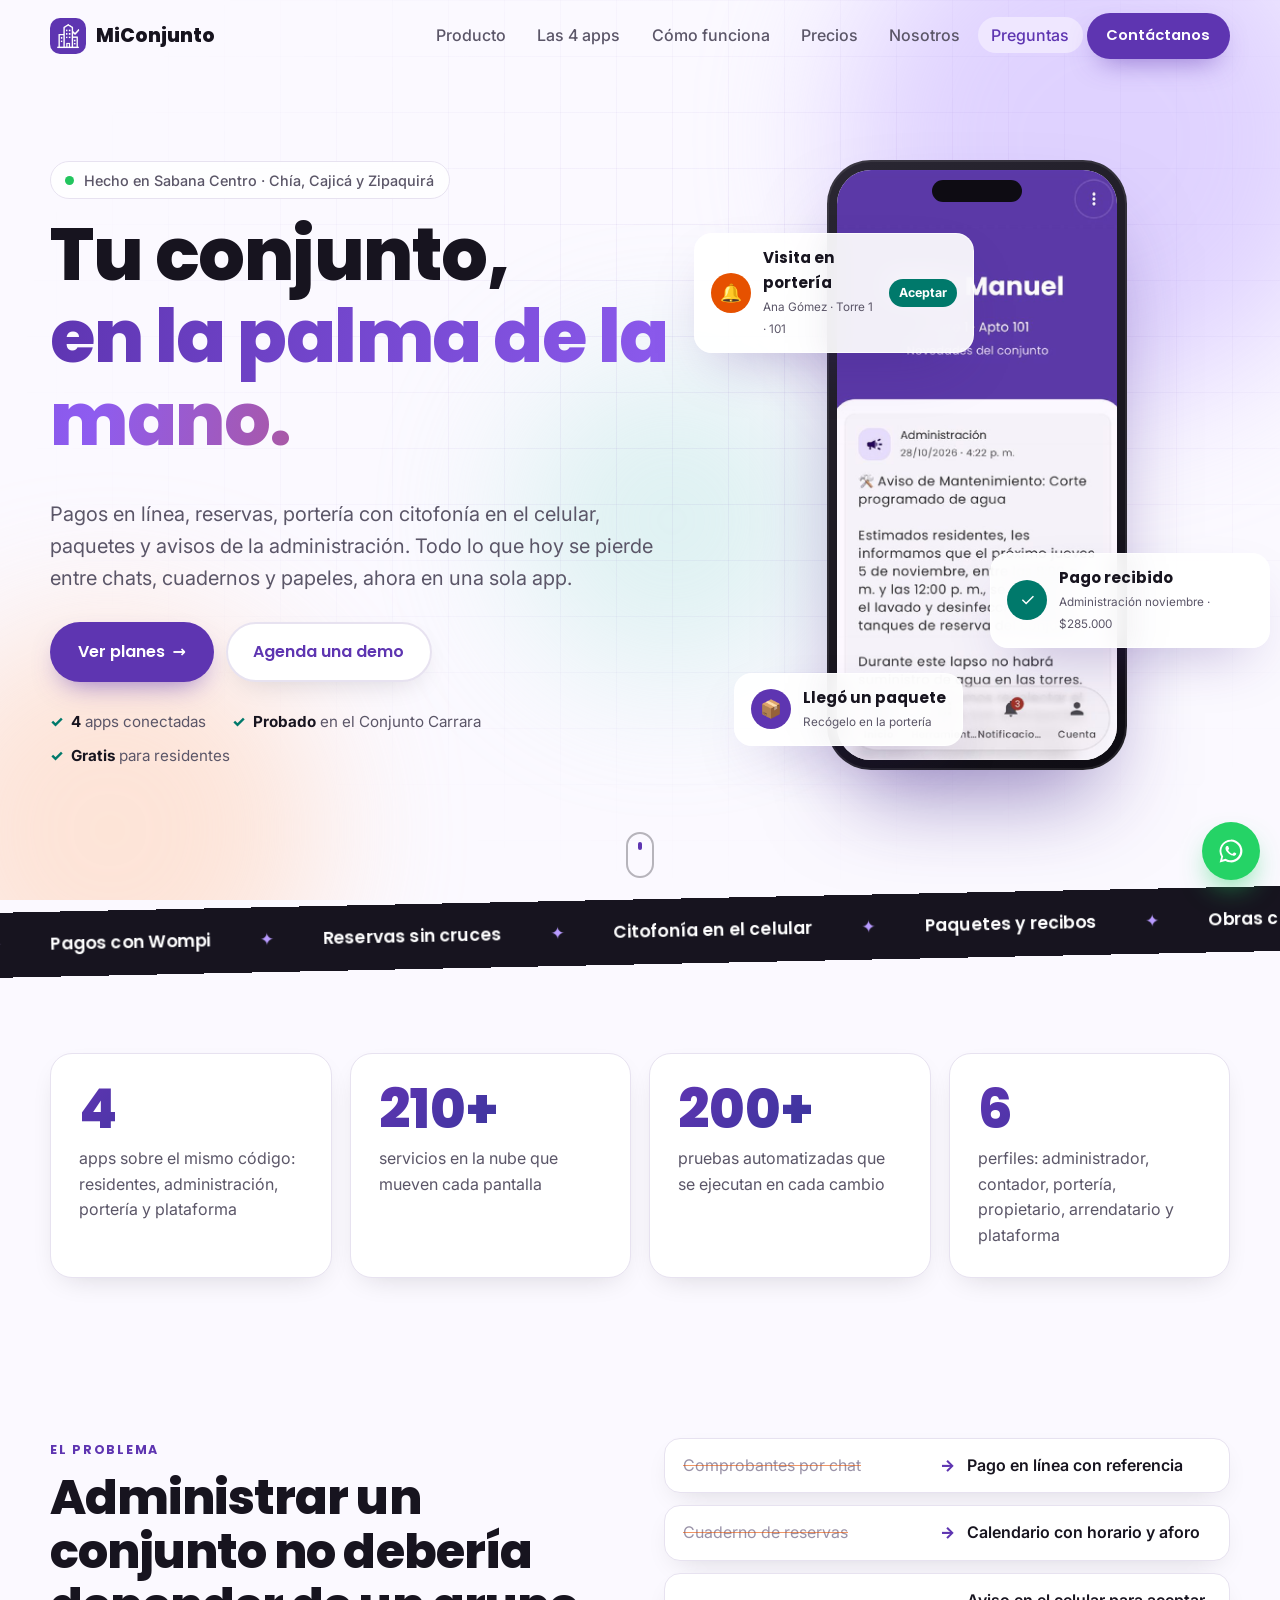
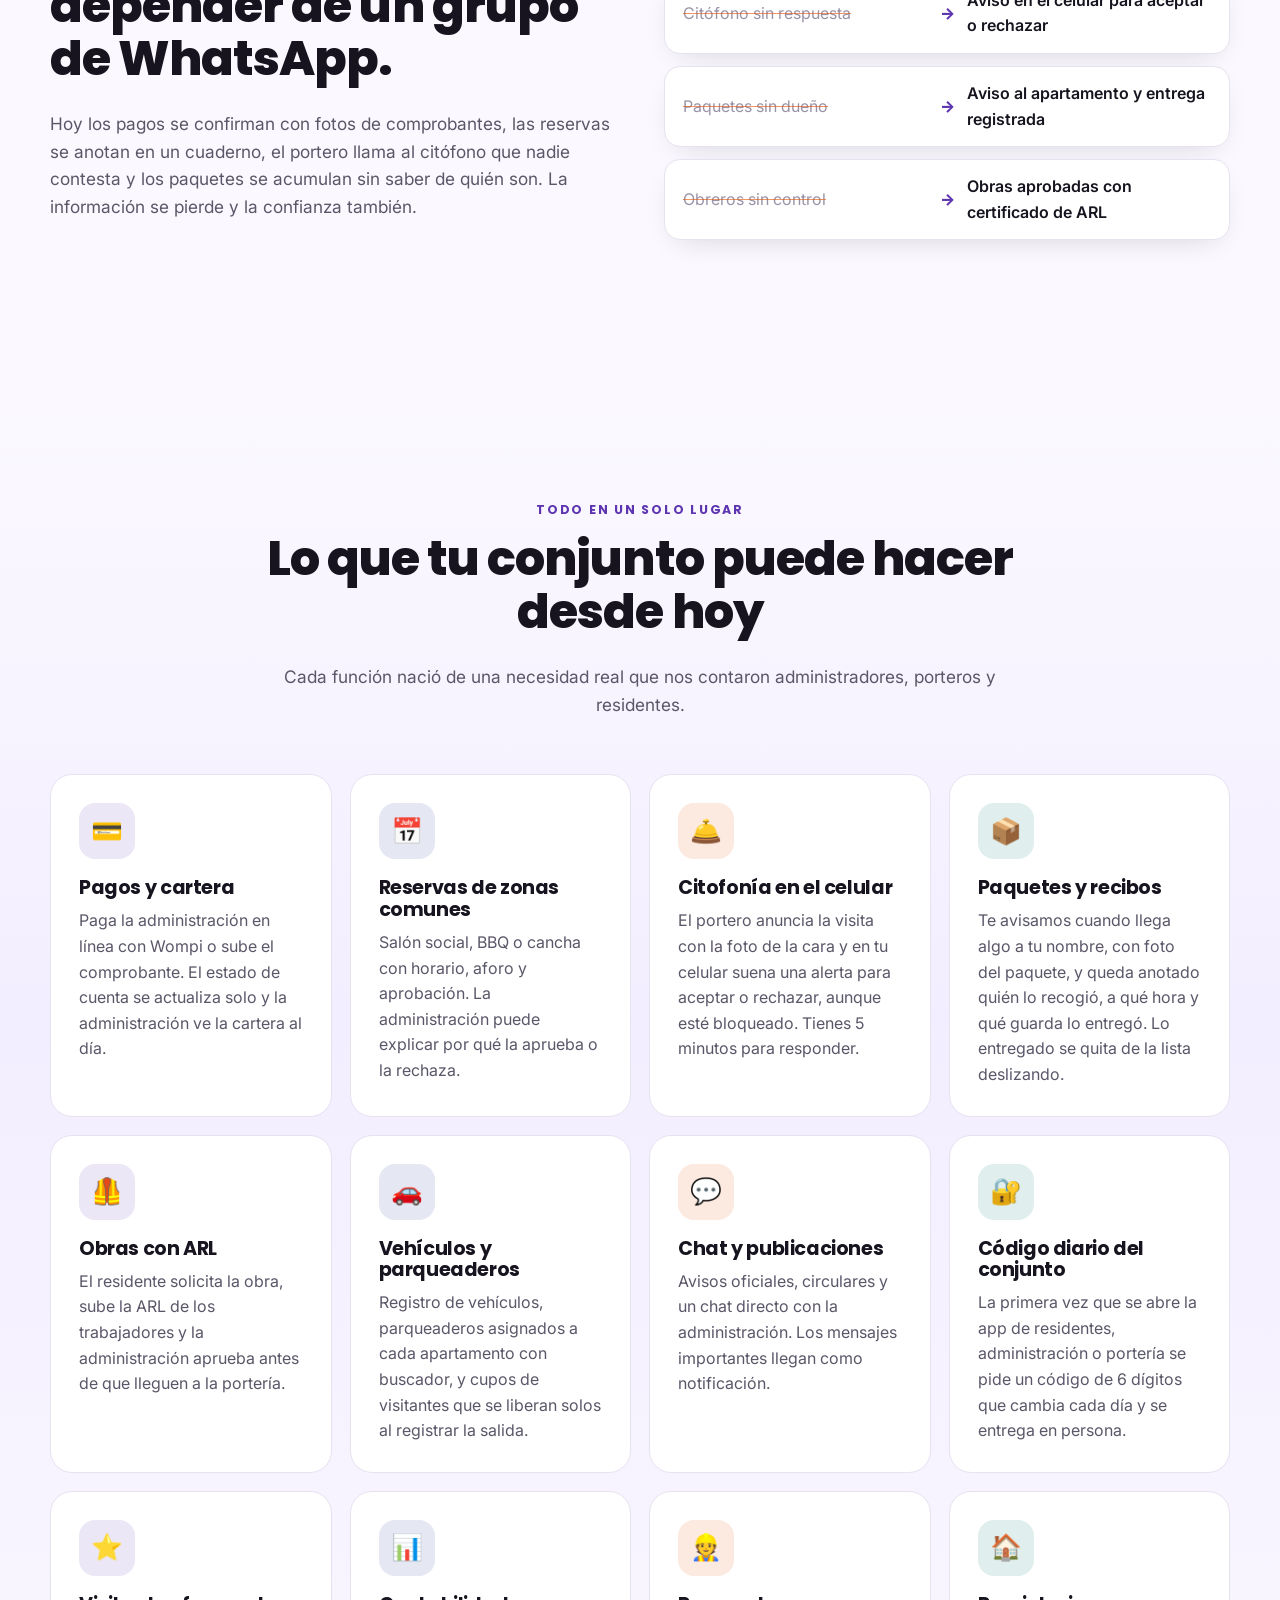
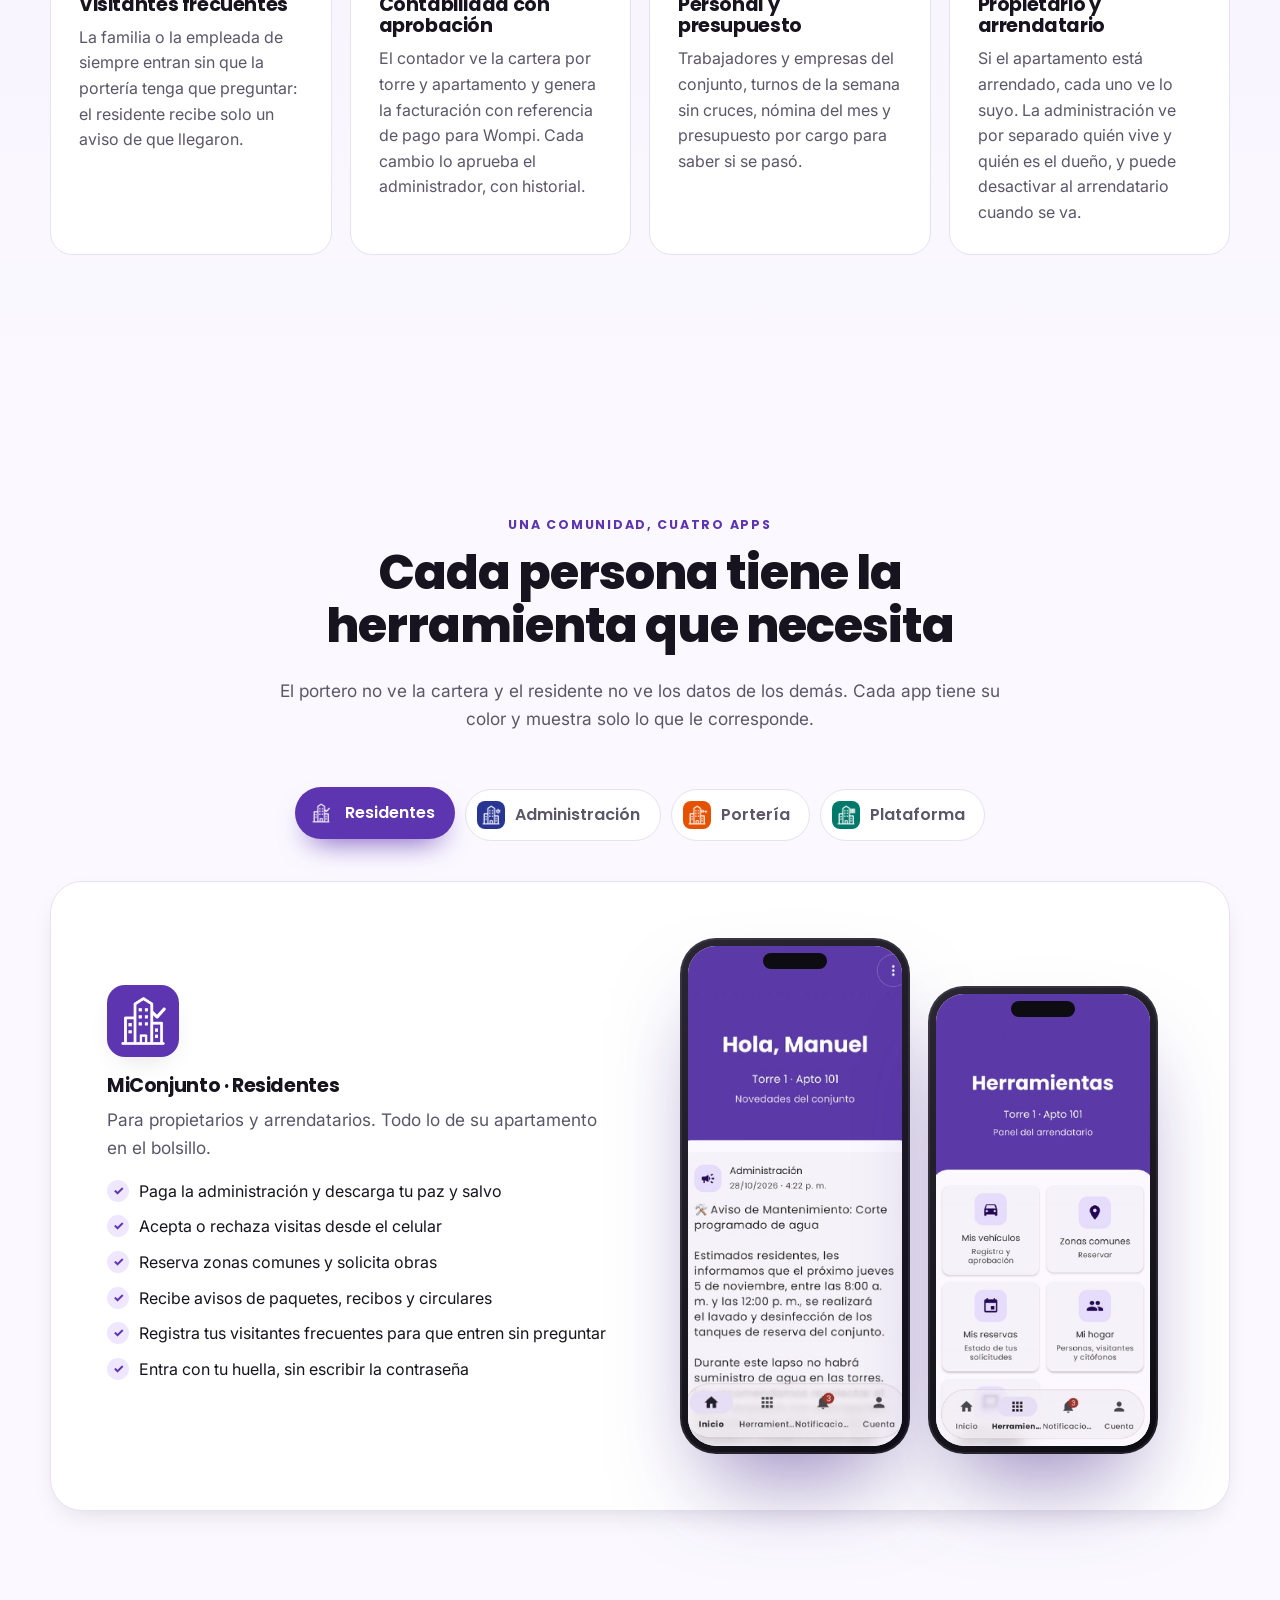
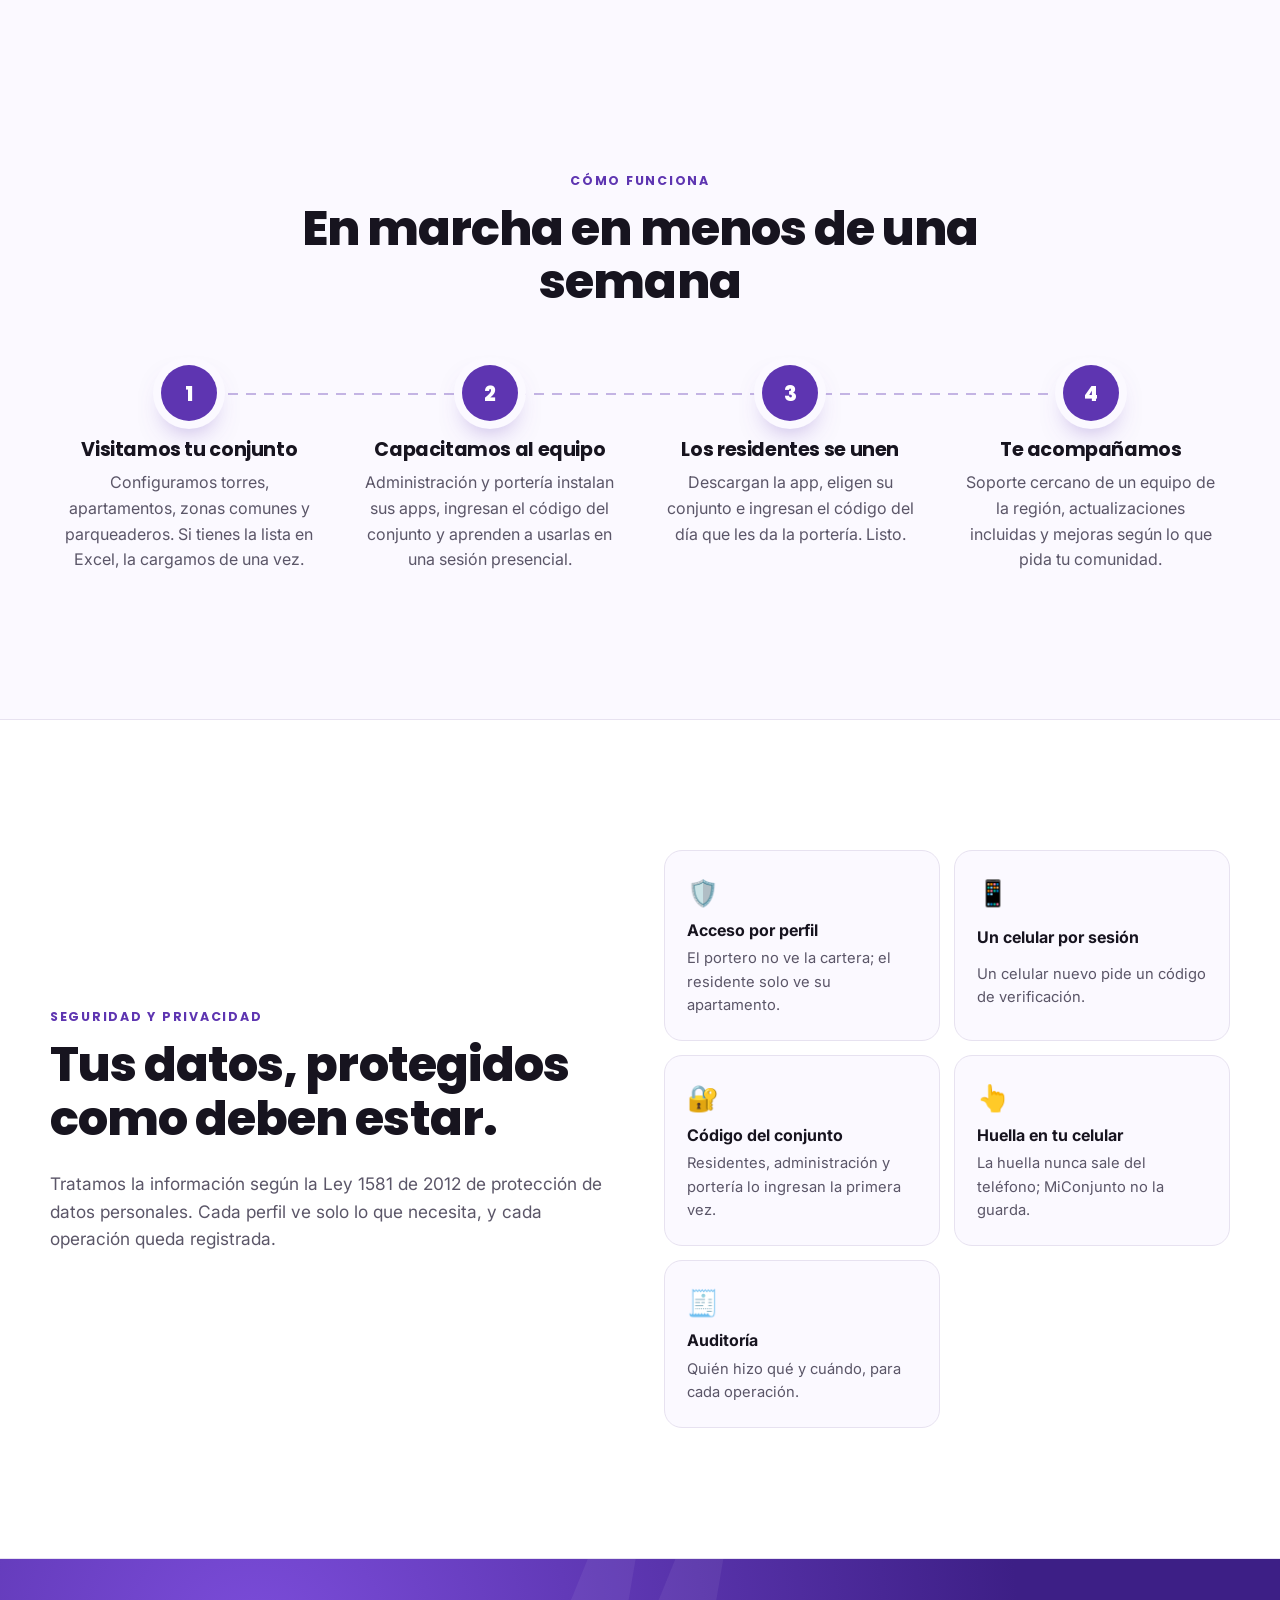
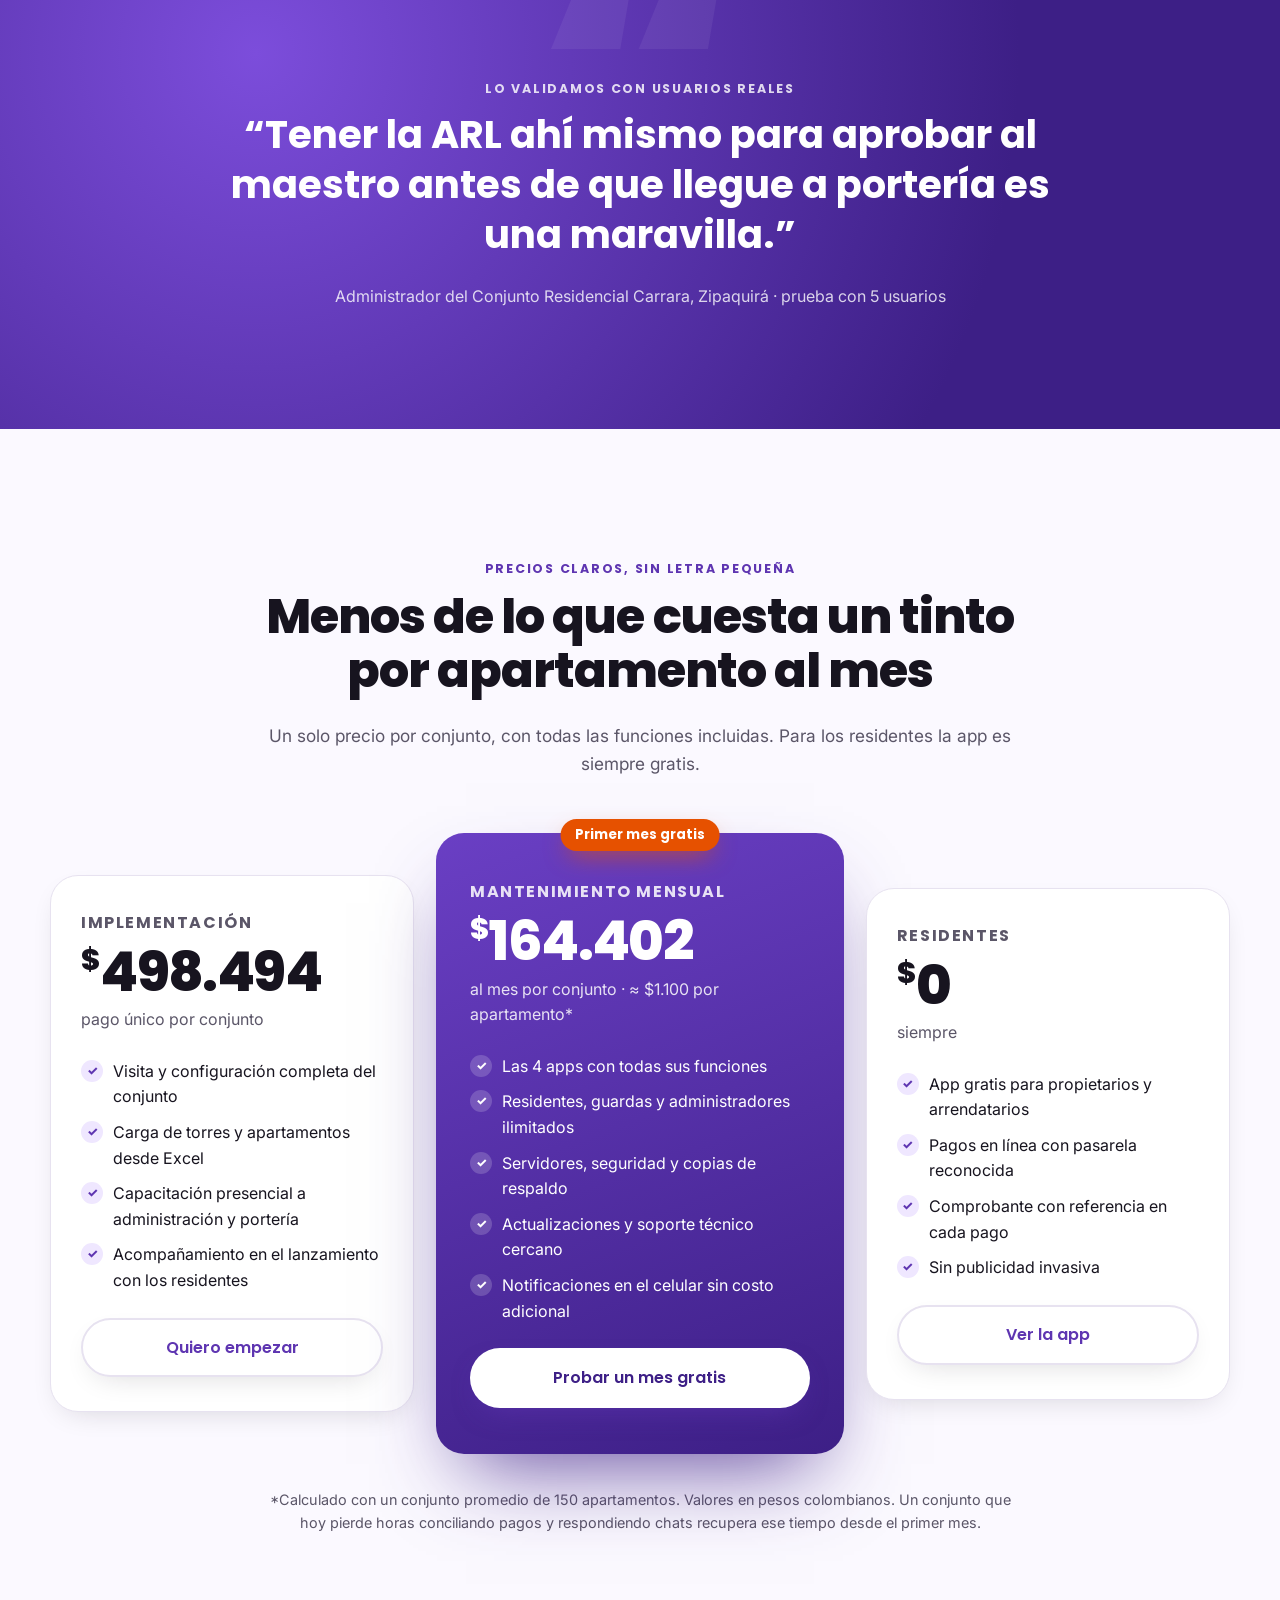
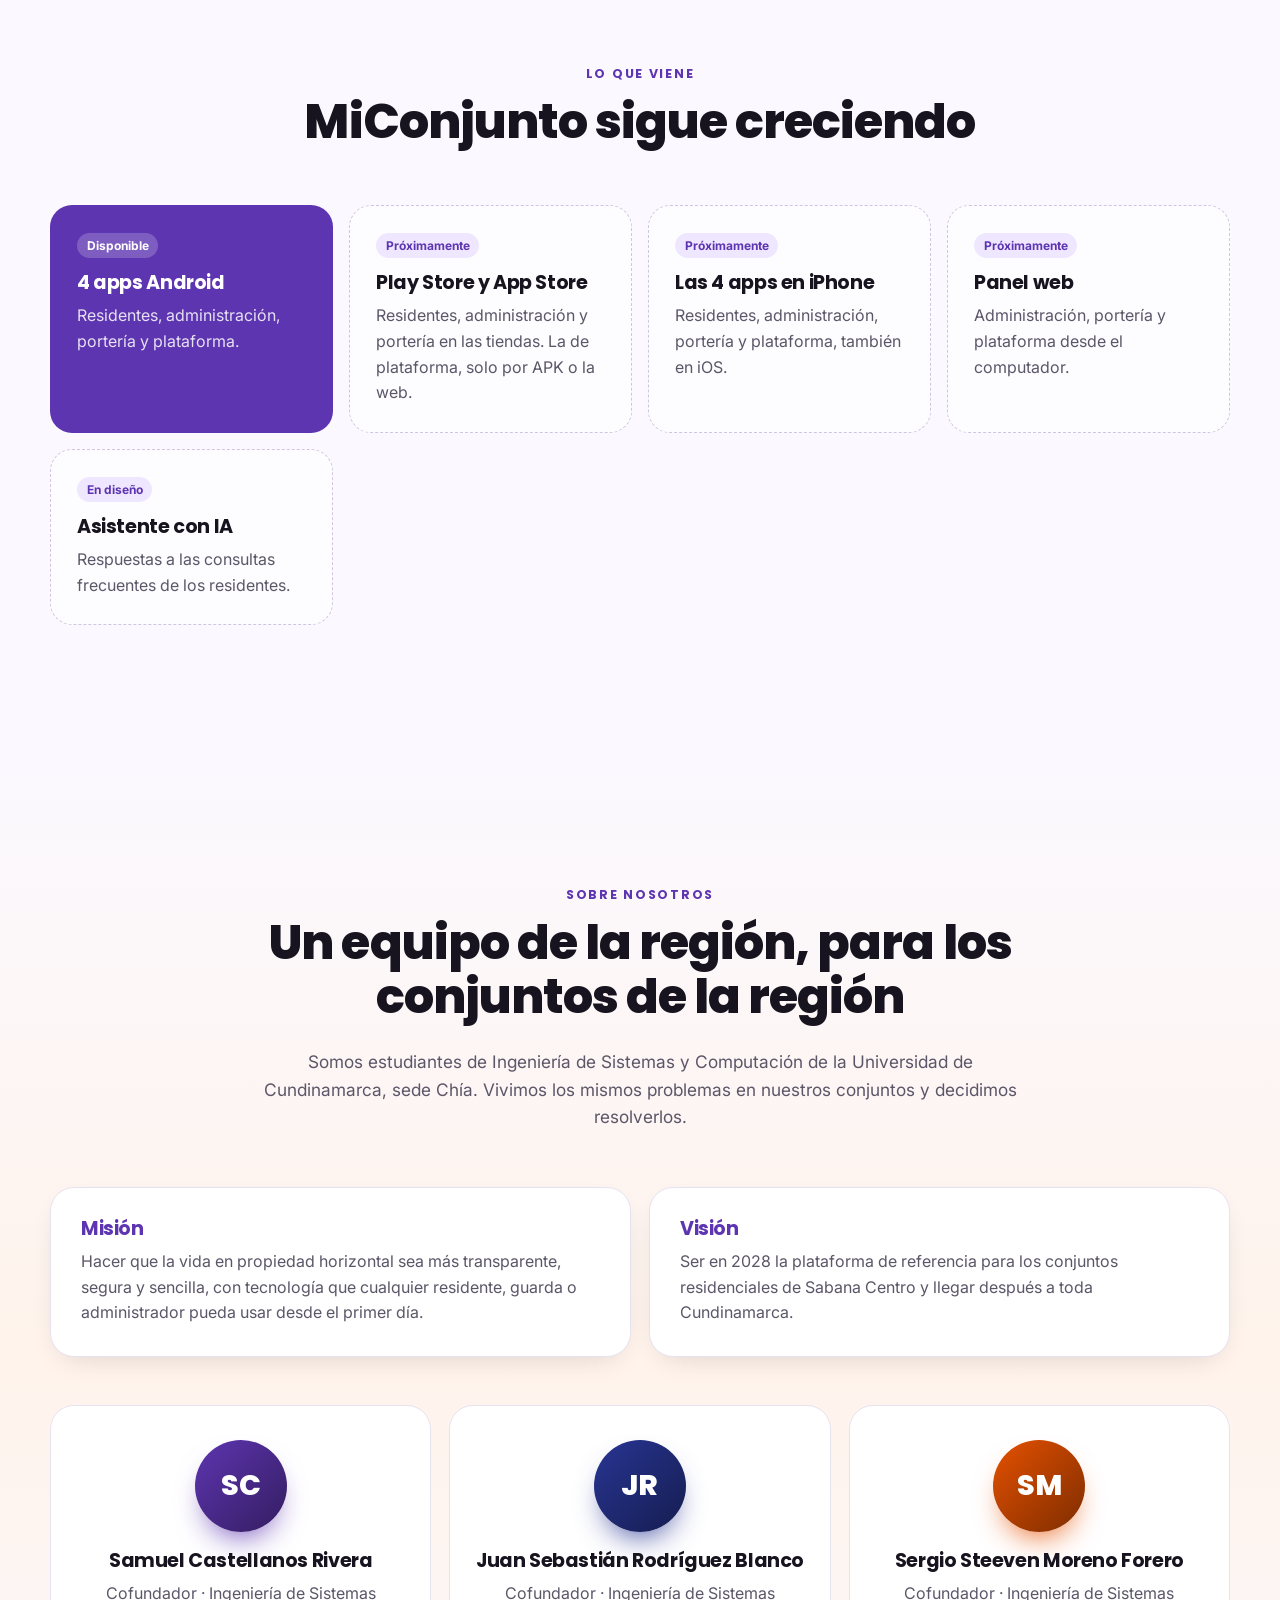
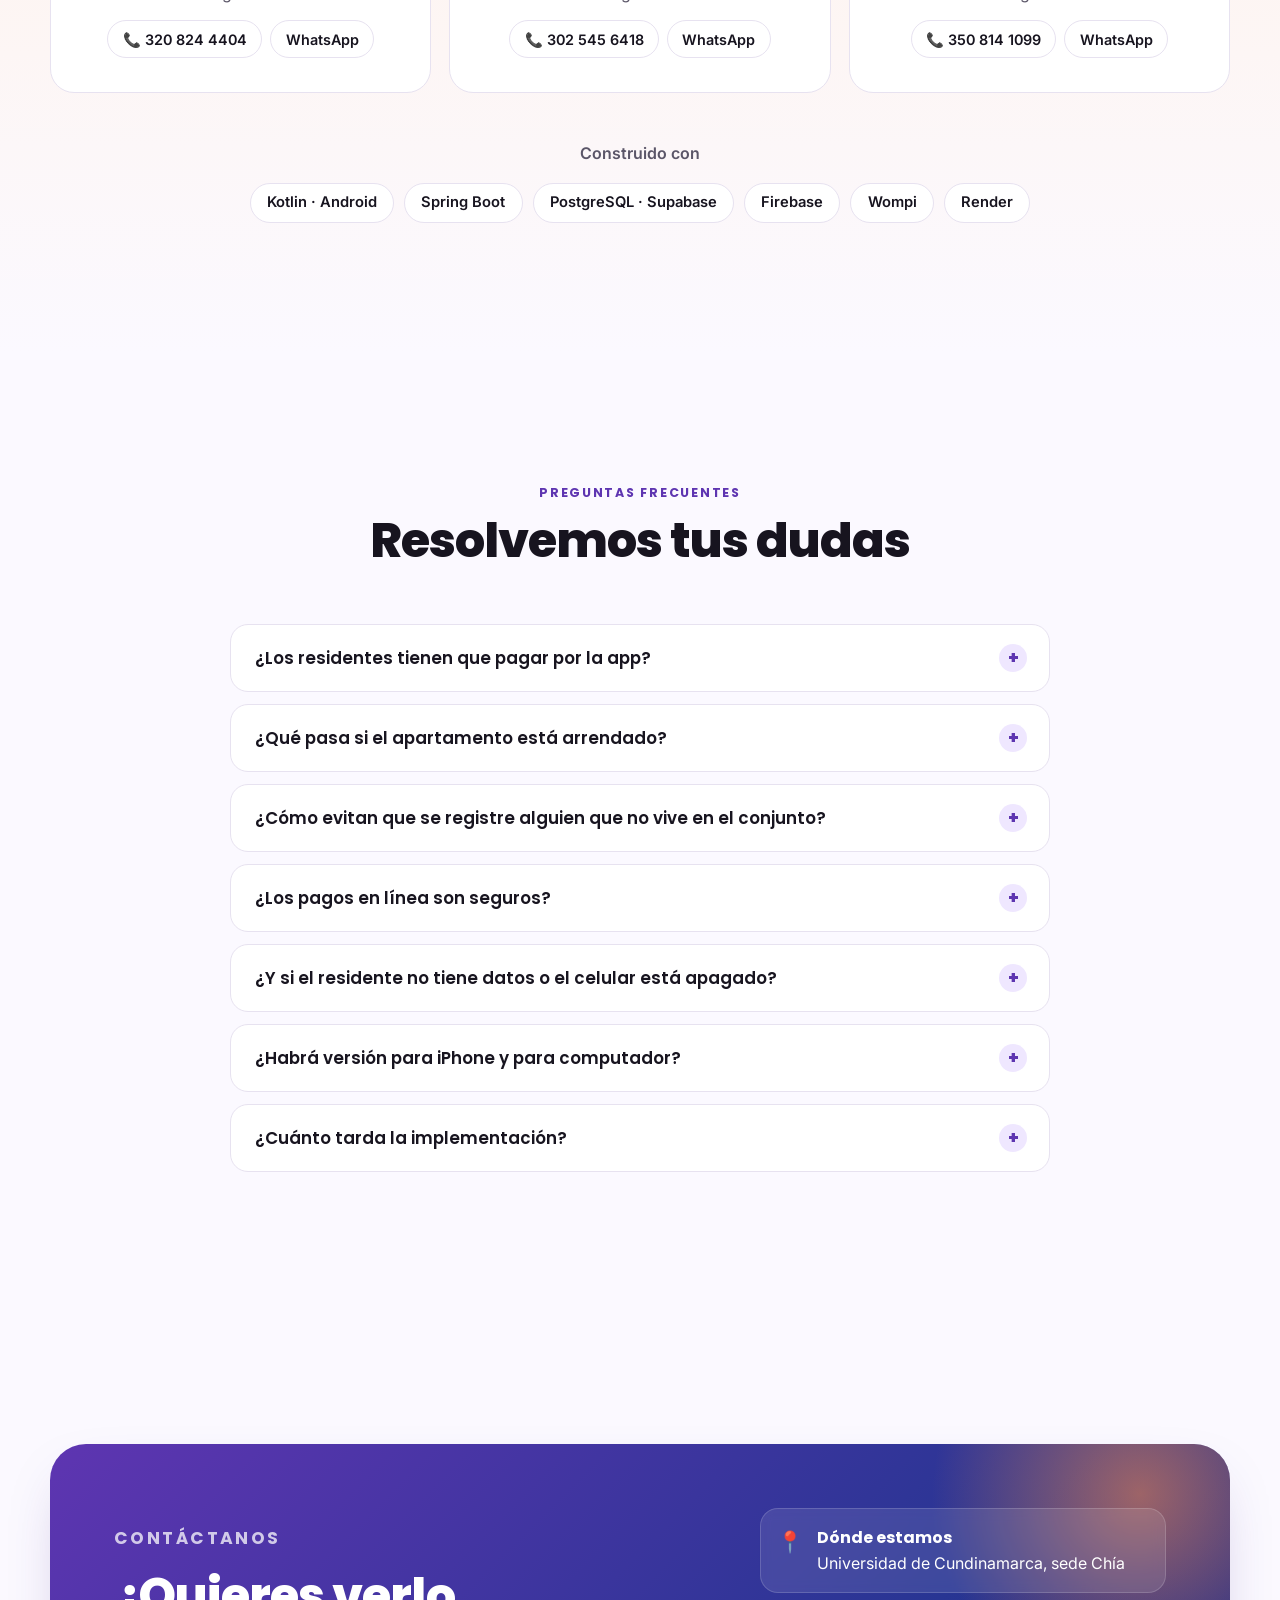
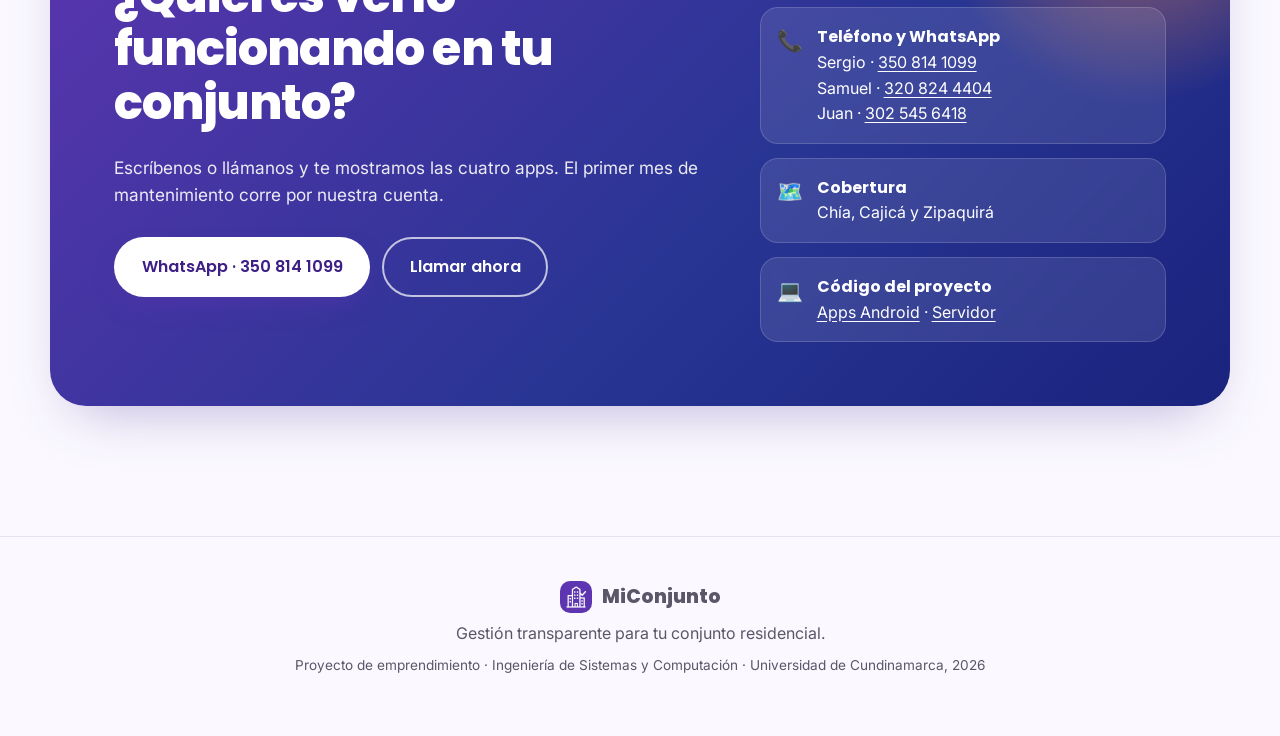
==== commit cc4f011a: "Web al dia con P11: visitantes frecuentes, contabilidad con aprobacion, personal y presupuesto, prop" ====
--- a/index.html
+++ b/index.html
@@ -14,7 +14,7 @@
 <link rel="preconnect" href="https://fonts.googleapis.com">
 <link rel="preconnect" href="https://fonts.gstatic.com" crossorigin>
 <link href="https://fonts.googleapis.com/css2?family=Poppins:wght@500;600;700;800&family=Inter:wght@400;500;600;700&display=swap" rel="stylesheet">
-<link rel="stylesheet" href="estilos.css?v=3">
+<link rel="stylesheet" href="estilos.css?v=4">
 </head>
 <body>
 <div class="progreso" aria-hidden="true"></div>
@@ -90,8 +90,8 @@
   <!-- ============ CINTA ============ -->
   <div class="cinta" aria-hidden="true">
     <div class="cinta-pista">
-      <span>Pagos con Wompi</span><span>Reservas sin cruces</span><span>Citofonía en el celular</span><span>Paquetes y recibos</span><span>Obras con ARL</span><span>Parqueaderos</span><span>Chat con la administración</span><span>Código diario del conjunto</span>
-      <span>Pagos con Wompi</span><span>Reservas sin cruces</span><span>Citofonía en el celular</span><span>Paquetes y recibos</span><span>Obras con ARL</span><span>Parqueaderos</span><span>Chat con la administración</span><span>Código diario del conjunto</span>
+      <span>Pagos con Wompi</span><span>Reservas sin cruces</span><span>Citofonía en el celular</span><span>Paquetes y recibos</span><span>Obras con ARL</span><span>Parqueaderos</span><span>Chat con la administración</span><span>Código diario del conjunto</span><span>Visitantes frecuentes</span><span>Contabilidad con aprobación</span><span>Turnos y nómina</span>
+      <span>Pagos con Wompi</span><span>Reservas sin cruces</span><span>Citofonía en el celular</span><span>Paquetes y recibos</span><span>Obras con ARL</span><span>Parqueaderos</span><span>Chat con la administración</span><span>Código diario del conjunto</span><span>Visitantes frecuentes</span><span>Contabilidad con aprobación</span><span>Turnos y nómina</span>
     </div>
   </div>
 
@@ -99,8 +99,8 @@
   <section class="cifras" id="cifras">
     <div class="envoltura cifras-grid">
       <div class="cifra revelar"><span class="numero" data-contar="4">0</span><p>apps sobre el mismo código: residentes, administración, portería y plataforma</p></div>
-      <div class="cifra revelar"><span class="numero" data-contar="180" data-mas="+">0</span><p>servicios en la nube que mueven cada pantalla</p></div>
-      <div class="cifra revelar"><span class="numero" data-contar="187">0</span><p>pruebas automatizadas que se ejecutan en cada cambio</p></div>
+      <div class="cifra revelar"><span class="numero" data-contar="210" data-mas="+">0</span><p>servicios en la nube que mueven cada pantalla</p></div>
+      <div class="cifra revelar"><span class="numero" data-contar="200" data-mas="+">0</span><p>pruebas automatizadas que se ejecutan en cada cambio</p></div>
       <div class="cifra revelar"><span class="numero" data-contar="6">0</span><p>perfiles: administrador, contador, portería, propietario, arrendatario y plataforma</p></div>
     </div>
   </section>
@@ -140,17 +140,17 @@
         <article class="funcion revelar" style="--c:#283593">
           <div class="funcion-icono">📅</div>
           <h3>Reservas de zonas comunes</h3>
-          <p>Salón social, BBQ o cancha con horario, aforo y aprobación. Nunca más dos familias con la misma fecha.</p>
+          <p>Salón social, BBQ o cancha con horario, aforo y aprobación. La administración puede explicar por qué la aprueba o la rechaza.</p>
         </article>
         <article class="funcion revelar" style="--c:#E65100">
           <div class="funcion-icono">🛎️</div>
           <h3>Citofonía en el celular</h3>
-          <p>El portero anuncia la visita y en tu celular suena una alerta para aceptar o rechazar, aunque esté bloqueado.</p>
+          <p>El portero anuncia la visita con la foto de la cara y en tu celular suena una alerta para aceptar o rechazar, aunque esté bloqueado. Tienes 5 minutos para responder.</p>
         </article>
         <article class="funcion revelar" style="--c:#00796B">
           <div class="funcion-icono">📦</div>
           <h3>Paquetes y recibos</h3>
-          <p>Te avisamos cuando llega algo a tu nombre y queda anotado quién lo recogió, a qué hora y qué guarda lo entregó.</p>
+          <p>Te avisamos cuando llega algo a tu nombre, con foto del paquete, y queda anotado quién lo recogió, a qué hora y qué guarda lo entregó. Lo entregado se quita de la lista deslizando.</p>
         </article>
         <article class="funcion revelar" style="--c:#5E35B1">
           <div class="funcion-icono">🦺</div>
@@ -160,7 +160,7 @@
         <article class="funcion revelar" style="--c:#283593">
           <div class="funcion-icono">🚗</div>
           <h3>Vehículos y parqueaderos</h3>
-          <p>Registro de vehículos, parqueaderos asignados y cupos de visitantes que se liberan solos al registrar la salida.</p>
+          <p>Registro de vehículos, parqueaderos asignados a cada apartamento con buscador, y cupos de visitantes que se liberan solos al registrar la salida.</p>
         </article>
         <article class="funcion revelar" style="--c:#E65100">
           <div class="funcion-icono">💬</div>
@@ -170,7 +170,27 @@
         <article class="funcion revelar" style="--c:#00796B">
           <div class="funcion-icono">🔐</div>
           <h3>Código diario del conjunto</h3>
-          <p>Para registrarse hay que pedir en persona un código de 6 dígitos que cambia cada día. Solo entra quien de verdad vive allí.</p>
+          <p>La primera vez que se abre la app de residentes, administración o portería se pide un código de 6 dígitos que cambia cada día y se entrega en persona.</p>
+        </article>
+        <article class="funcion revelar" style="--c:#5E35B1">
+          <div class="funcion-icono">⭐</div>
+          <h3>Visitantes frecuentes</h3>
+          <p>La familia o la empleada de siempre entran sin que la portería tenga que preguntar: el residente recibe solo un aviso de que llegaron.</p>
+        </article>
+        <article class="funcion revelar" style="--c:#283593">
+          <div class="funcion-icono">📊</div>
+          <h3>Contabilidad con aprobación</h3>
+          <p>El contador ve la cartera por torre y apartamento y genera la facturación con referencia de pago para Wompi. Cada cambio lo aprueba el administrador, con historial.</p>
+        </article>
+        <article class="funcion revelar" style="--c:#E65100">
+          <div class="funcion-icono">👷</div>
+          <h3>Personal y presupuesto</h3>
+          <p>Trabajadores y empresas del conjunto, turnos de la semana sin cruces, nómina del mes y presupuesto por cargo para saber si se pasó.</p>
+        </article>
+        <article class="funcion revelar" style="--c:#00796B">
+          <div class="funcion-icono">🏠</div>
+          <h3>Propietario y arrendatario</h3>
+          <p>Si el apartamento está arrendado, cada uno ve lo suyo. La administración ve por separado quién vive y quién es el dueño, y puede desactivar al arrendatario cuando se va.</p>
         </article>
       </div>
     </div>
@@ -202,6 +222,7 @@
               <li>Acepta o rechaza visitas desde el celular</li>
               <li>Reserva zonas comunes y solicita obras</li>
               <li>Recibe avisos de paquetes, recibos y circulares</li>
+              <li>Registra tus visitantes frecuentes para que entren sin preguntar</li>
               <li>Entra con tu huella, sin escribir la contraseña</li>
             </ul>
           </div>
@@ -218,10 +239,11 @@
             <p>Para el administrador, el consejo y el contador. Control total con menos trabajo.</p>
             <ul class="lista-chequeo">
               <li>Cartera en tiempo real y pagos verificados</li>
-              <li>Aprueba reservas y obras con un toque</li>
-              <li>Publica avisos que llegan como notificación</li>
-              <li>Gestiona residentes, personal y parqueaderos</li>
-              <li>Ve el código diario del conjunto para los nuevos</li>
+              <li>Contador con cartera por torre y apartamento y facturación con referencia de pago</li>
+              <li>Aprueba lo del contador, reservas y obras, con historial de aprobaciones</li>
+              <li>Directorio con arrendatario y propietario por separado</li>
+              <li>Personal: trabajadores, turnos, nómina y presupuesto</li>
+              <li>Parqueaderos asignados a cada apartamento</li>
             </ul>
           </div>
           <div class="panel-imagenes">
@@ -236,9 +258,10 @@
             <h3>MiConjunto Portería</h3>
             <p>Para los guardas de turno. Rápida, clara y sin datos de cartera.</p>
             <ul class="lista-chequeo">
-              <li>Anuncia visitas a pie o en vehículo</li>
+              <li>Anuncia visitas a pie o en vehículo, con la foto del visitante</li>
+              <li>Los visitantes frecuentes entran sin preguntar</li>
               <li>Asigna el parqueadero de visitantes libre</li>
-              <li>Registra paquetes y entregas con el nombre de quien recoge</li>
+              <li>Registra paquetes con foto y entregas con el nombre de quien recoge</li>
               <li>Directorio por torre y apartamento</li>
               <li>Minuta del turno y quién está dentro del conjunto</li>
             </ul>
@@ -259,7 +282,7 @@
           <div class="panel-texto">
             <img class="panel-logo" src="img/logo-plataforma.png" alt="Logo de la app de plataforma" width="72" height="72">
             <h3>MiConjunto Plataforma</h3>
-            <p>Para nuestro equipo. Así damos soporte a todos los conjuntos.</p>
+            <p>Para nuestro equipo. Así damos soporte a todos los conjuntos. No está en las tiendas: se instala por APK o, pronto, desde la web.</p>
             <ul class="lista-chequeo">
               <li>Panel con las cifras de todos los conjuntos</li>
               <li>Alta de conjuntos y de sus administradores</li>
@@ -292,7 +315,7 @@
       </div>
       <ol class="linea-tiempo">
         <li class="revelar"><span class="paso-numero">1</span><h3>Visitamos tu conjunto</h3><p>Configuramos torres, apartamentos, zonas comunes y parqueaderos. Si tienes la lista en Excel, la cargamos de una vez.</p></li>
-        <li class="revelar"><span class="paso-numero">2</span><h3>Capacitamos al equipo</h3><p>Administración y portería aprenden a usar sus apps en una sesión presencial. Nada de manuales eternos.</p></li>
+        <li class="revelar"><span class="paso-numero">2</span><h3>Capacitamos al equipo</h3><p>Administración y portería instalan sus apps, ingresan el código del conjunto y aprenden a usarlas en una sesión presencial.</p></li>
         <li class="revelar"><span class="paso-numero">3</span><h3>Los residentes se unen</h3><p>Descargan la app, eligen su conjunto e ingresan el código del día que les da la portería. Listo.</p></li>
         <li class="revelar"><span class="paso-numero">4</span><h3>Te acompañamos</h3><p>Soporte cercano de un equipo de la región, actualizaciones incluidas y mejoras según lo que pida tu comunidad.</p></li>
       </ol>
@@ -310,6 +333,7 @@
       <div class="sellos revelar">
         <div class="sello"><span>🛡️</span><b>Acceso por perfil</b><small>El portero no ve la cartera; el residente solo ve su apartamento.</small></div>
         <div class="sello"><span>📱</span><b>Un celular por sesión</b><small>Un celular nuevo pide un código de verificación.</small></div>
+        <div class="sello"><span>🔐</span><b>Código del conjunto</b><small>Residentes, administración y portería lo ingresan la primera vez.</small></div>
         <div class="sello"><span>👆</span><b>Huella en tu celular</b><small>La huella nunca sale del teléfono; MiConjunto no la guarda.</small></div>
         <div class="sello"><span>🧾</span><b>Auditoría</b><small>Quién hizo qué y cuándo, para cada operación.</small></div>
       </div>
@@ -388,8 +412,9 @@
       </div>
       <div class="ruta-grid">
         <div class="ruta-item hecho revelar"><span class="ruta-estado">Disponible</span><h3>4 apps Android</h3><p>Residentes, administración, portería y plataforma.</p></div>
-        <div class="ruta-item revelar"><span class="ruta-estado">Próximamente</span><h3>Versión para iPhone</h3><p>La misma experiencia en iOS.</p></div>
-        <div class="ruta-item revelar"><span class="ruta-estado">Próximamente</span><h3>Panel web</h3><p>Para administrar desde el computador.</p></div>
+        <div class="ruta-item revelar"><span class="ruta-estado">Próximamente</span><h3>Play Store y App Store</h3><p>Residentes, administración y portería en las tiendas. La de plataforma, solo por APK o la web.</p></div>
+        <div class="ruta-item revelar"><span class="ruta-estado">Próximamente</span><h3>Las 4 apps en iPhone</h3><p>Residentes, administración, portería y plataforma, también en iOS.</p></div>
+        <div class="ruta-item revelar"><span class="ruta-estado">Próximamente</span><h3>Panel web</h3><p>Administración, portería y plataforma desde el computador.</p></div>
         <div class="ruta-item revelar"><span class="ruta-estado">En diseño</span><h3>Asistente con IA</h3><p>Respuestas a las consultas frecuentes de los residentes.</p></div>
       </div>
     </div>
@@ -412,16 +437,19 @@
           <div class="avatar" style="--c:#5E35B1">SC</div>
           <h3>Samuel Castellanos Rivera</h3>
           <p>Cofundador · Ingeniería de Sistemas</p>
+          <p class="persona-contacto"><a href="tel:+573208244404">📞 320 824 4404</a><a href="https://wa.me/573208244404?text=Hola%2C%20quiero%20conocer%20MiConjunto" target="_blank" rel="noopener">WhatsApp</a></p>
         </article>
         <article class="persona revelar">
           <div class="avatar" style="--c:#283593">JR</div>
           <h3>Juan Sebastián Rodríguez Blanco</h3>
           <p>Cofundador · Ingeniería de Sistemas</p>
+          <p class="persona-contacto"><a href="tel:+573025456418">📞 302 545 6418</a><a href="https://wa.me/573025456418?text=Hola%2C%20quiero%20conocer%20MiConjunto" target="_blank" rel="noopener">WhatsApp</a></p>
         </article>
         <article class="persona revelar">
           <div class="avatar" style="--c:#E65100">SM</div>
           <h3>Sergio Steeven Moreno Forero</h3>
           <p>Cofundador · Ingeniería de Sistemas</p>
+          <p class="persona-contacto"><a href="tel:+573508141099">📞 350 814 1099</a><a href="https://wa.me/573508141099?text=Hola%2C%20quiero%20conocer%20MiConjunto" target="_blank" rel="noopener">WhatsApp</a></p>
         </article>
       </div>
       <div class="tecnologia revelar">
@@ -439,10 +467,11 @@
         <h2>Resolvemos tus dudas</h2>
       </div>
       <details class="revelar"><summary>¿Los residentes tienen que pagar por la app?</summary><p>No. El conjunto paga el mantenimiento mensual y la app es gratis para todos los propietarios y arrendatarios.</p></details>
-      <details class="revelar"><summary>¿Qué pasa si el apartamento está arrendado?</summary><p>El arrendatario recibe las visitas, los paquetes y los avisos del día a día; el propietario recibe lo que le corresponde a él, como la cartera y las asambleas.</p></details>
-      <details class="revelar"><summary>¿Cómo evitan que se registre alguien que no vive en el conjunto?</summary><p>Para crear la cuenta hay que ingresar el código de 6 dígitos del conjunto, que cambia cada día y solo se entrega en persona en la portería o la administración.</p></details>
+      <details class="revelar"><summary>¿Qué pasa si el apartamento está arrendado?</summary><p>El arrendatario recibe las visitas, los paquetes y los avisos del día a día; el propietario recibe lo que le corresponde a él, como la cartera y las asambleas. Cuando el arrendatario se va, la administración lo desactiva (y lo puede activar otra vez) o lo elimina.</p></details>
+      <details class="revelar"><summary>¿Cómo evitan que se registre alguien que no vive en el conjunto?</summary><p>La primera vez que se abre la app hay que ingresar el código de 6 dígitos del conjunto, que cambia cada día y solo se entrega en persona en la portería o la administración. Lo mismo pasa con las apps de administración y portería.</p></details>
       <details class="revelar"><summary>¿Los pagos en línea son seguros?</summary><p>Se hacen con Wompi, una pasarela de pagos colombiana reconocida. MiConjunto nunca ve ni guarda los datos de tu tarjeta.</p></details>
       <details class="revelar"><summary>¿Y si el residente no tiene datos o el celular está apagado?</summary><p>La portería puede registrar la visita como siempre y comunicarse con el apartamento; todo queda anotado en la minuta del turno.</p></details>
+      <details class="revelar"><summary>¿Habrá versión para iPhone y para computador?</summary><p>Sí. Vienen las 4 apps en iOS y un panel web para administración, portería y plataforma. Las apps de residentes, administración y portería estarán en Play Store y App Store; la de plataforma es solo para nuestro equipo.</p></details>
       <details class="revelar"><summary>¿Cuánto tarda la implementación?</summary><p>Normalmente menos de una semana: una visita para configurar el conjunto, una capacitación y el lanzamiento con los residentes.</p></details>
     </div>
   </section>
@@ -462,7 +491,7 @@
         </div>
         <ul class="datos-contacto">
           <li><span>📍</span><div><b>Dónde estamos</b>Universidad de Cundinamarca, sede Chía</div></li>
-          <li><span>📞</span><div><b>Teléfono y WhatsApp</b><a href="tel:+573508141099">+57 350 814 1099</a></div></li>
+          <li><span>📞</span><div><b>Teléfono y WhatsApp</b>Sergio · <a href="tel:+573508141099">350 814 1099</a><br>Samuel · <a href="tel:+573208244404">320 824 4404</a><br>Juan · <a href="tel:+573025456418">302 545 6418</a></div></li>
           <li><span>🗺️</span><div><b>Cobertura</b>Chía, Cajicá y Zipaquirá</div></li>
           <li><span>💻</span><div><b>Código del proyecto</b><a href="https://github.com/samucr27/Conjunto-Fronted" target="_blank" rel="noopener">Apps Android</a> · <a href="https://github.com/sjjrodriguez/Conjunto-Backend" target="_blank" rel="noopener">Servidor</a></div></li>
         </ul>
@@ -483,6 +512,6 @@
   <svg viewBox="0 0 32 32" width="28" height="28" aria-hidden="true"><path fill="currentColor" d="M16 3a13 13 0 0 0-11.2 19.6L3 29l6.6-1.7A13 13 0 1 0 16 3zm0 23.7c-2 0-4-.6-5.7-1.6l-.4-.2-3.9 1 1-3.8-.3-.4A10.7 10.7 0 1 1 16 26.7zm5.9-8c-.3-.2-1.9-1-2.2-1-.3-.1-.5-.2-.7.2l-1 1.2c-.2.2-.4.2-.7.1-.3-.2-1.4-.5-2.6-1.6-1-.9-1.6-1.9-1.8-2.2-.2-.3 0-.5.1-.7l.5-.6.3-.5v-.5l-1-2.4c-.3-.6-.5-.5-.7-.5h-.6c-.2 0-.5 0-.8.4-.3.3-1 1-1 2.5s1.1 2.9 1.2 3.1c.2.2 2.1 3.2 5.1 4.5 2.5 1 3 .8 3.6.8.6-.1 1.9-.8 2.1-1.5.3-.7.3-1.3.2-1.5l-.6-.3z"/></svg>
 </a>
 
-<script src="app.js?v=3" defer></script>
+<script src="app.js?v=4" defer></script>
 </body>
 </html>
--- a/estilos.css
+++ b/estilos.css
@@ -253,6 +253,9 @@
 .persona:hover { transform: translateY(-6px); box-shadow: var(--sombra); }
 .avatar { width: 92px; height: 92px; margin: 0 auto 18px; display: grid; place-items: center; border-radius: 50%; background: linear-gradient(135deg, var(--c), color-mix(in srgb, var(--c) 55%, black)); color: #fff; font: 800 1.8rem var(--display); box-shadow: 0 16px 32px -14px var(--c); }
 .persona p { color: var(--tinta-suave); margin: 0; }
+.persona .persona-contacto { margin-top: 14px; display: flex; flex-wrap: wrap; justify-content: center; gap: 8px; }
+.persona-contacto a { padding: .45em 1em; border-radius: 999px; border: 1px solid var(--linea); color: var(--tinta); font-weight: 600; font-size: .9rem; text-decoration: none; transition: background .25s, border-color .25s; }
+.persona-contacto a:hover { background: #F3EEFF; border-color: #CFC5E2; }
 .tecnologia { margin-top: 48px; text-align: center; }
 .tecnologia p { color: var(--tinta-suave); font-weight: 600; }
 .tecnologia ul { display: flex; flex-wrap: wrap; justify-content: center; gap: 10px; list-style: none; padding: 0; margin: 0; }
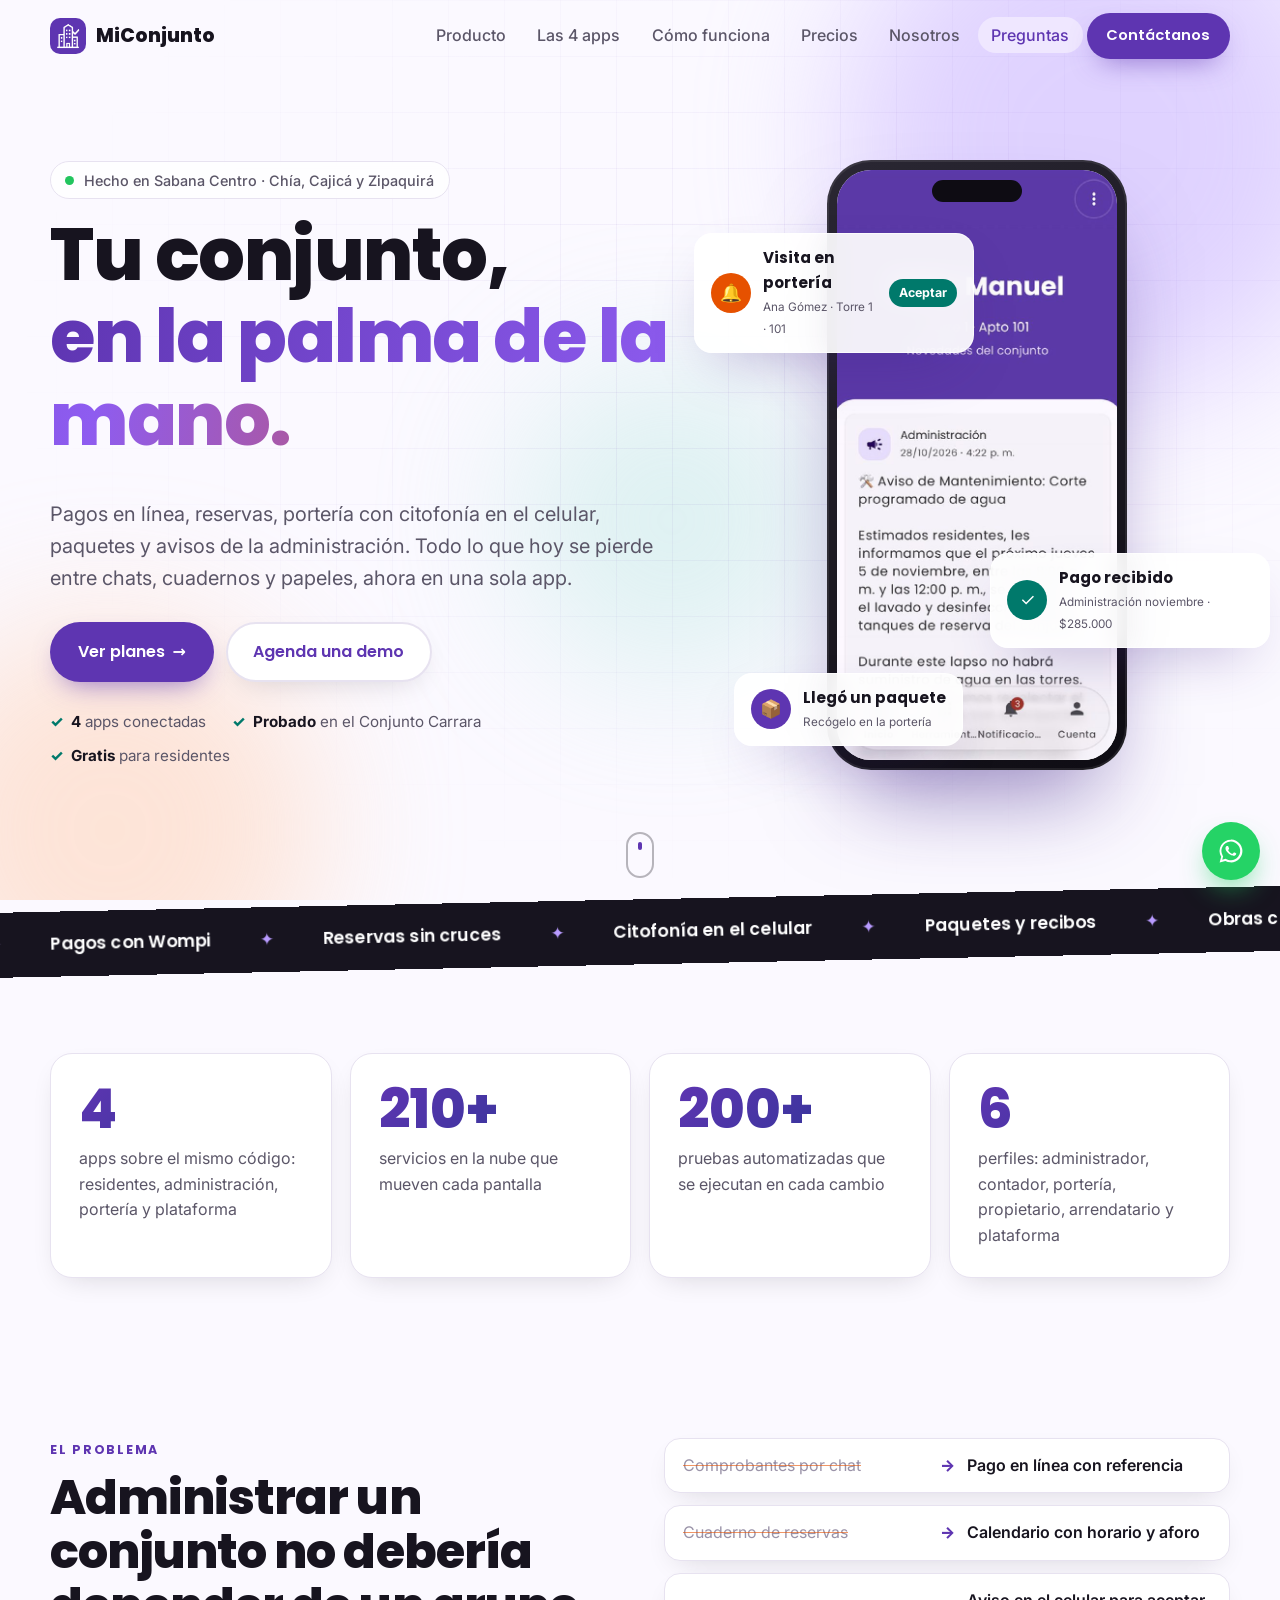
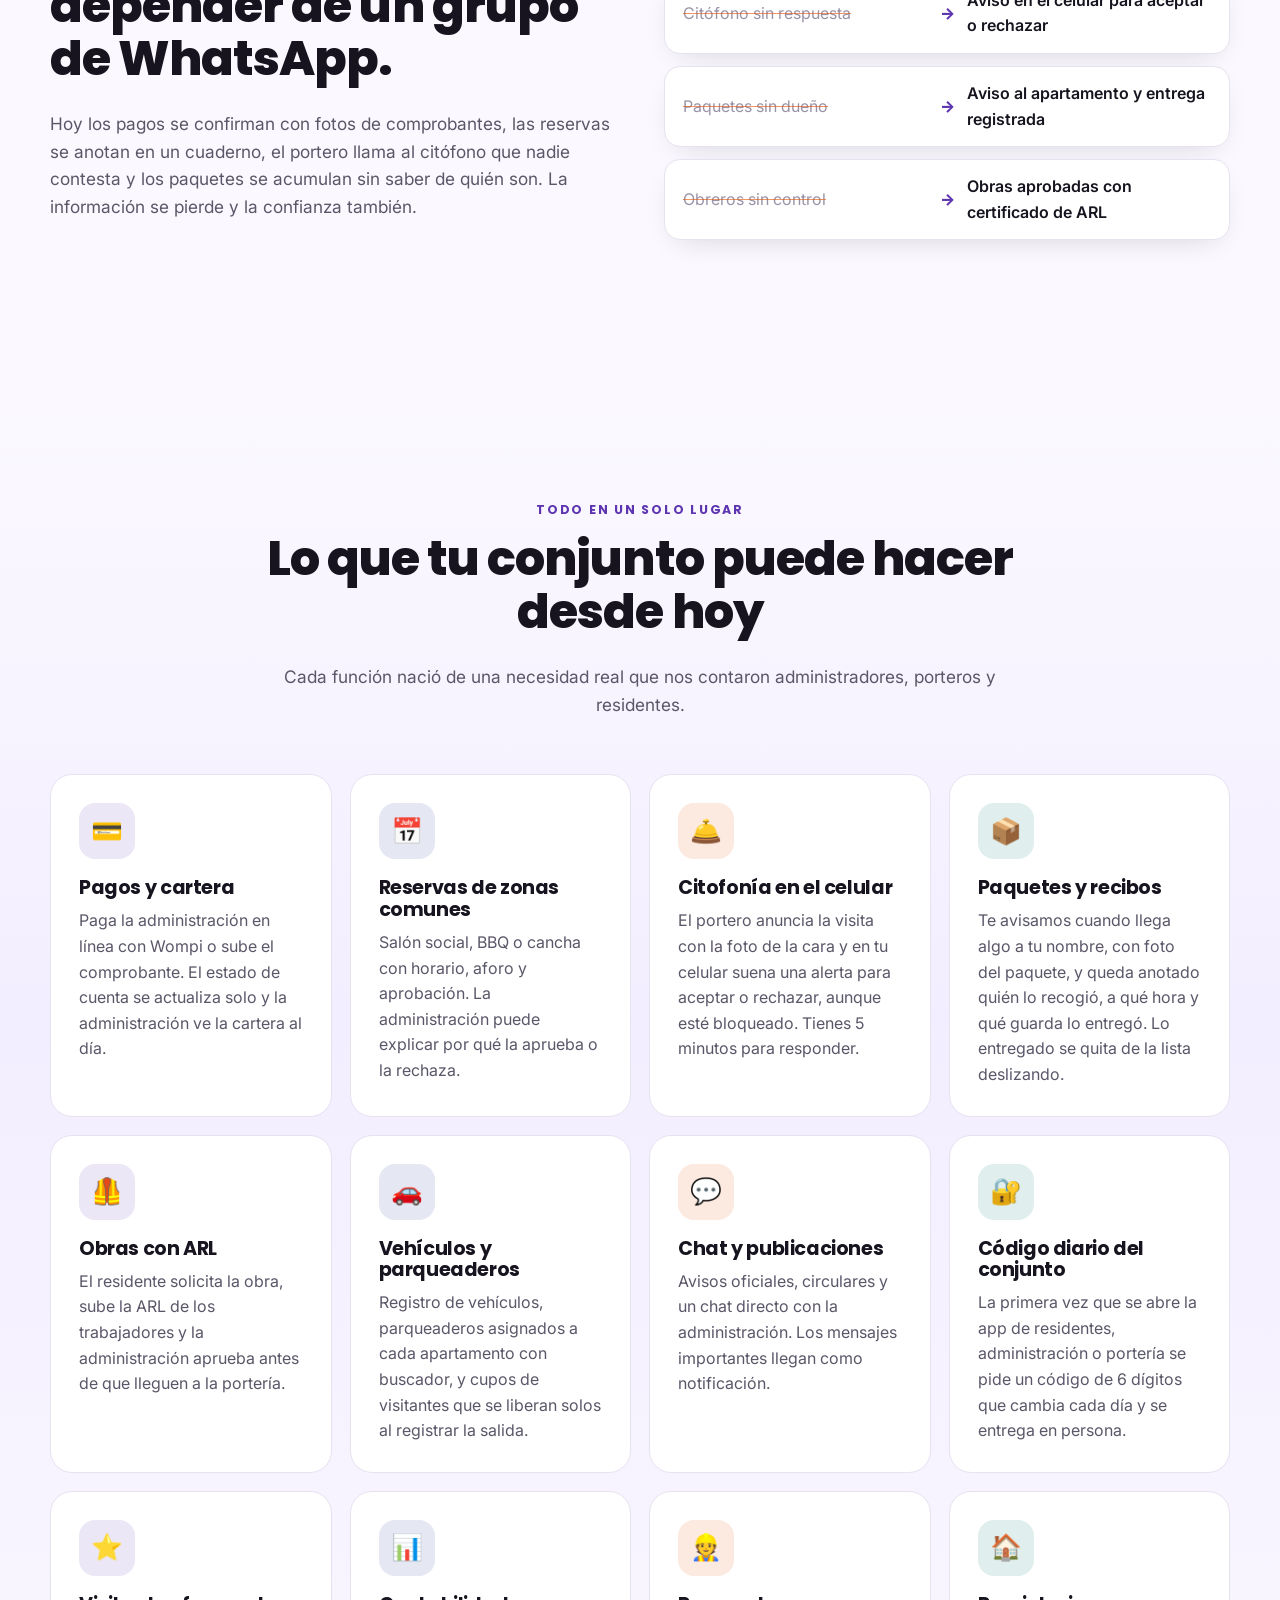
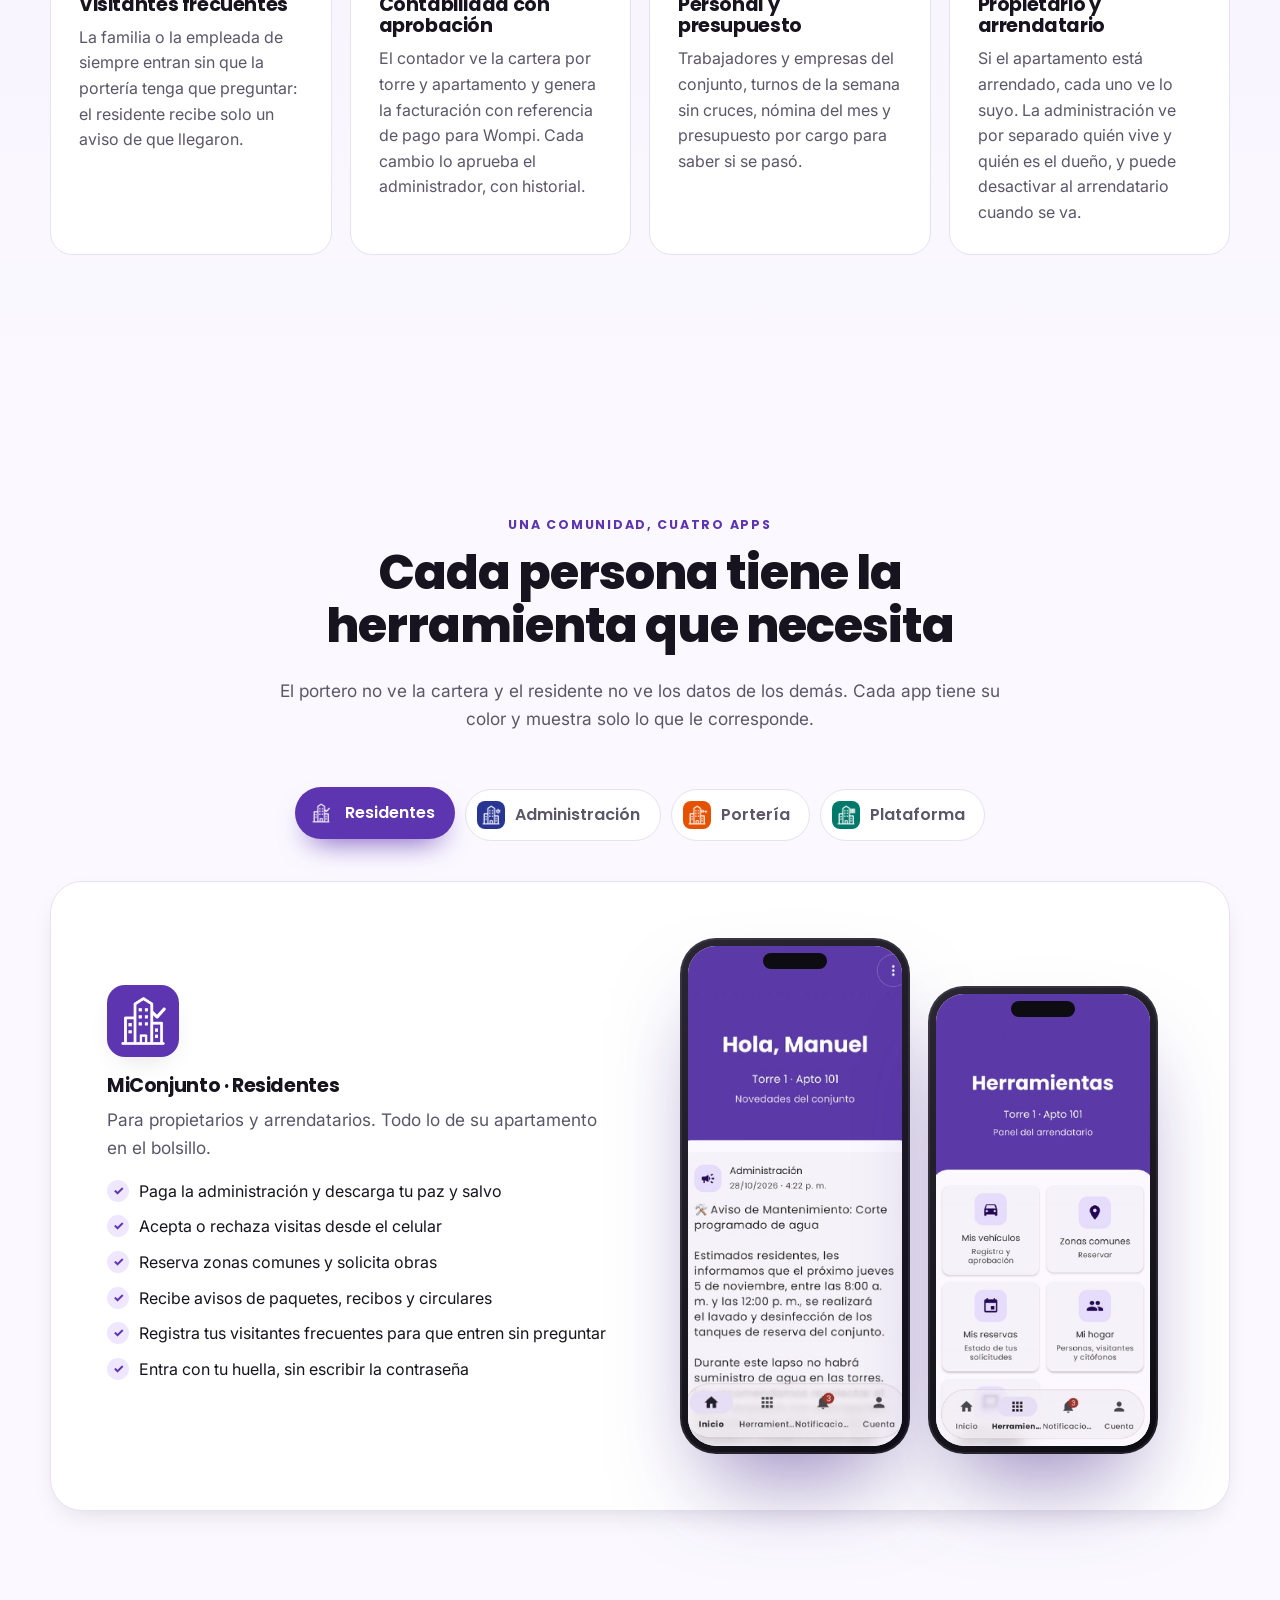
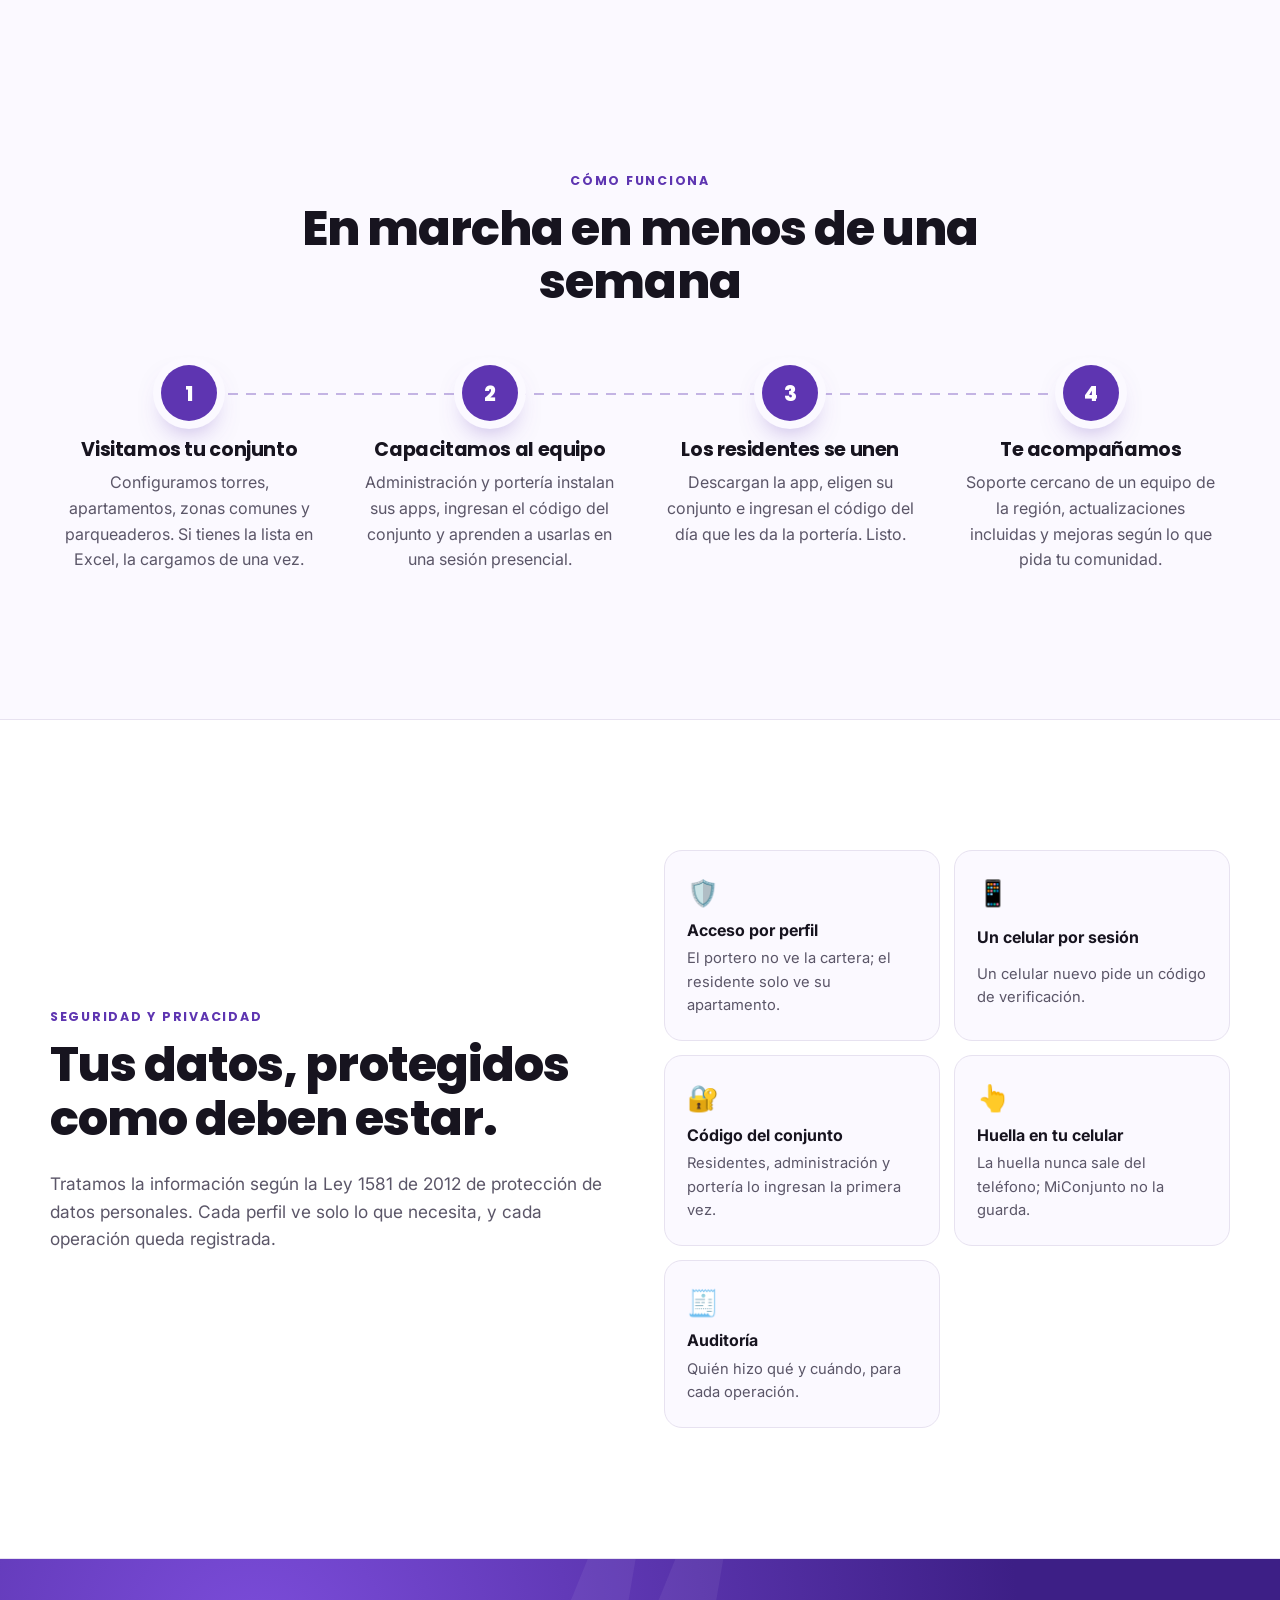
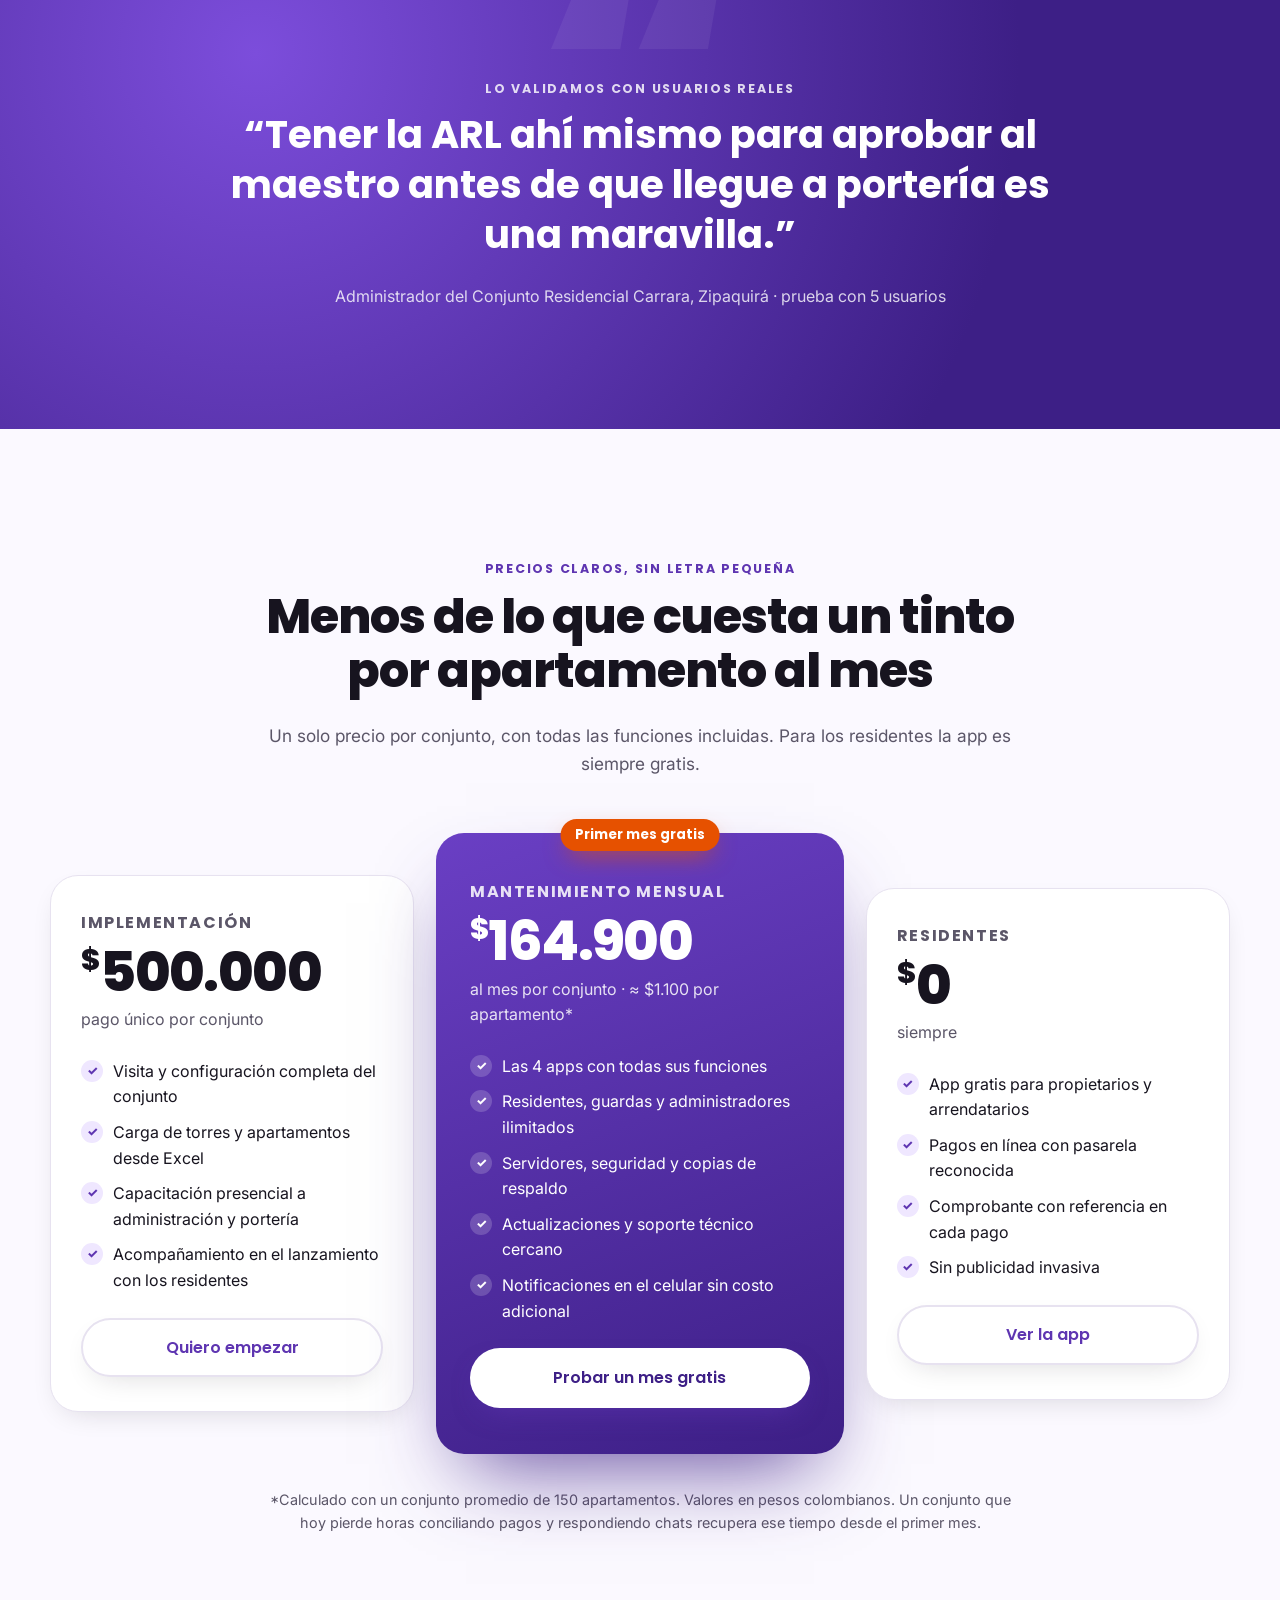
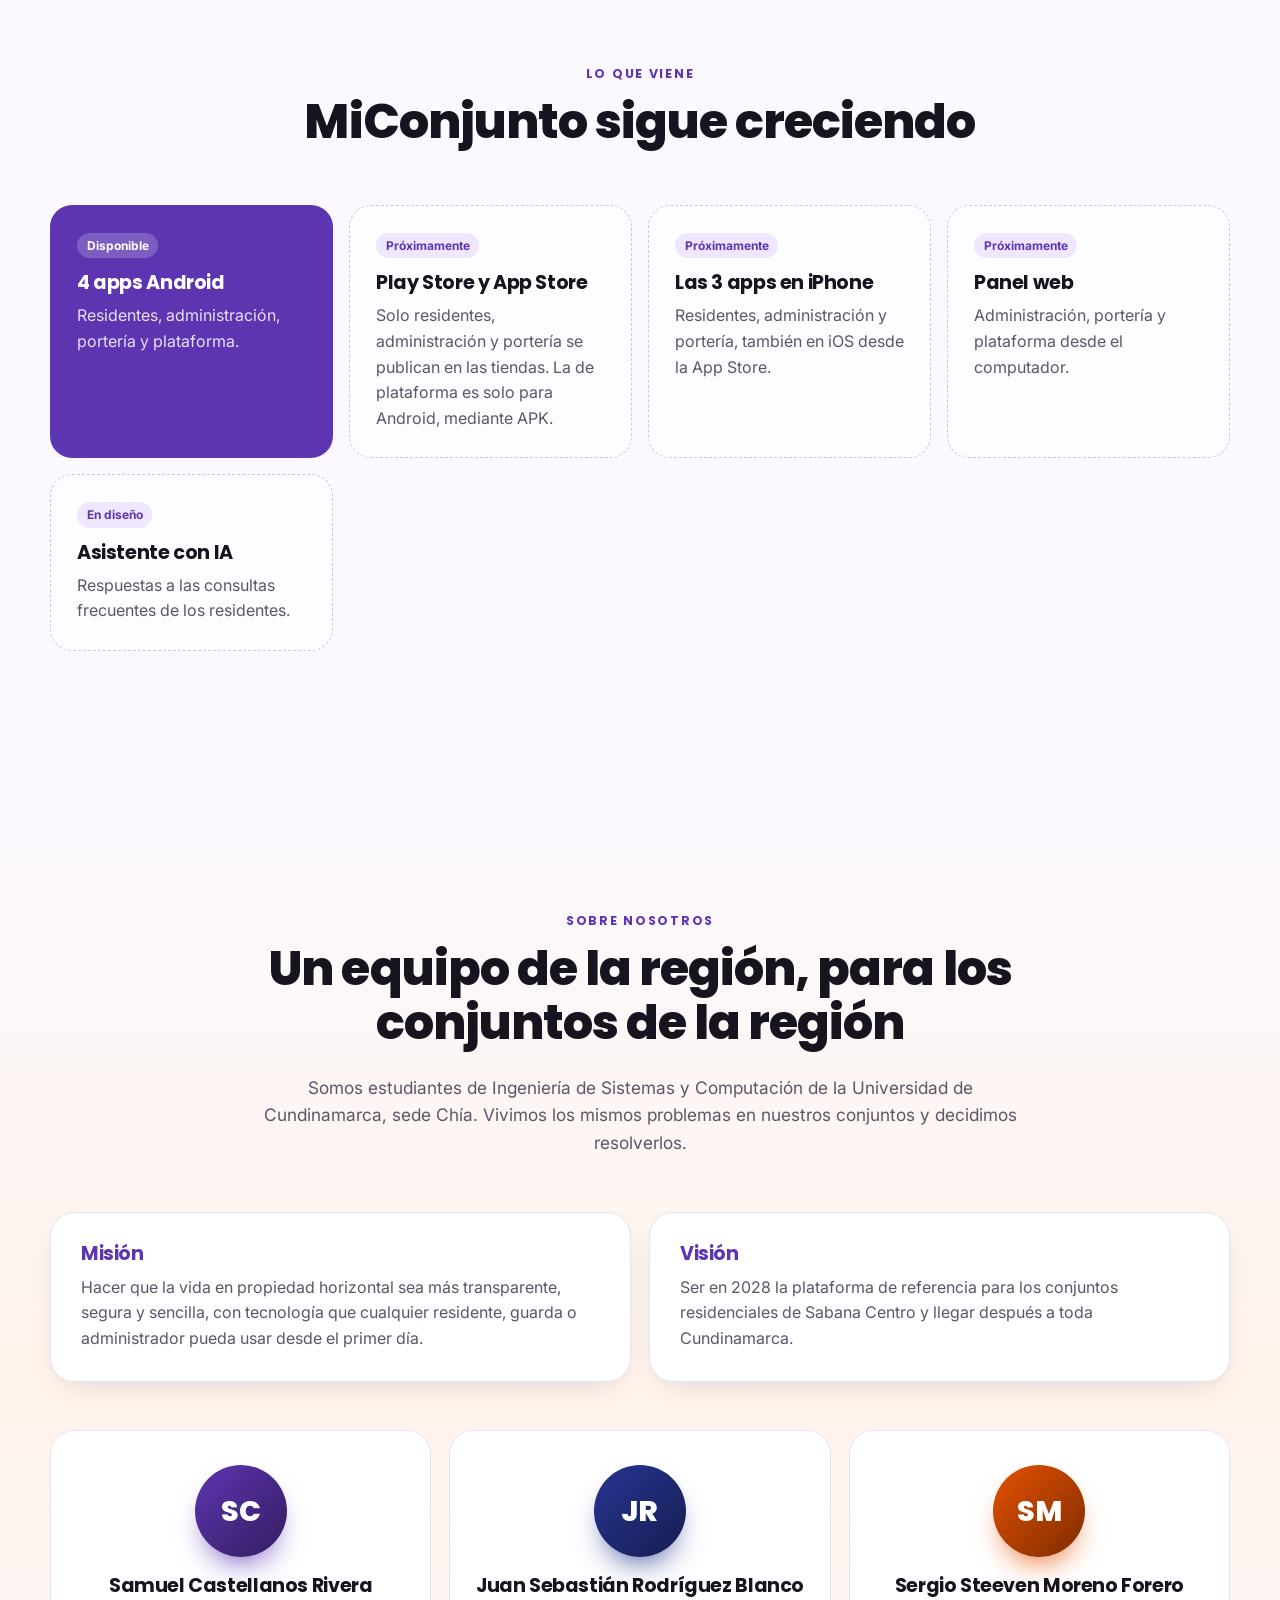
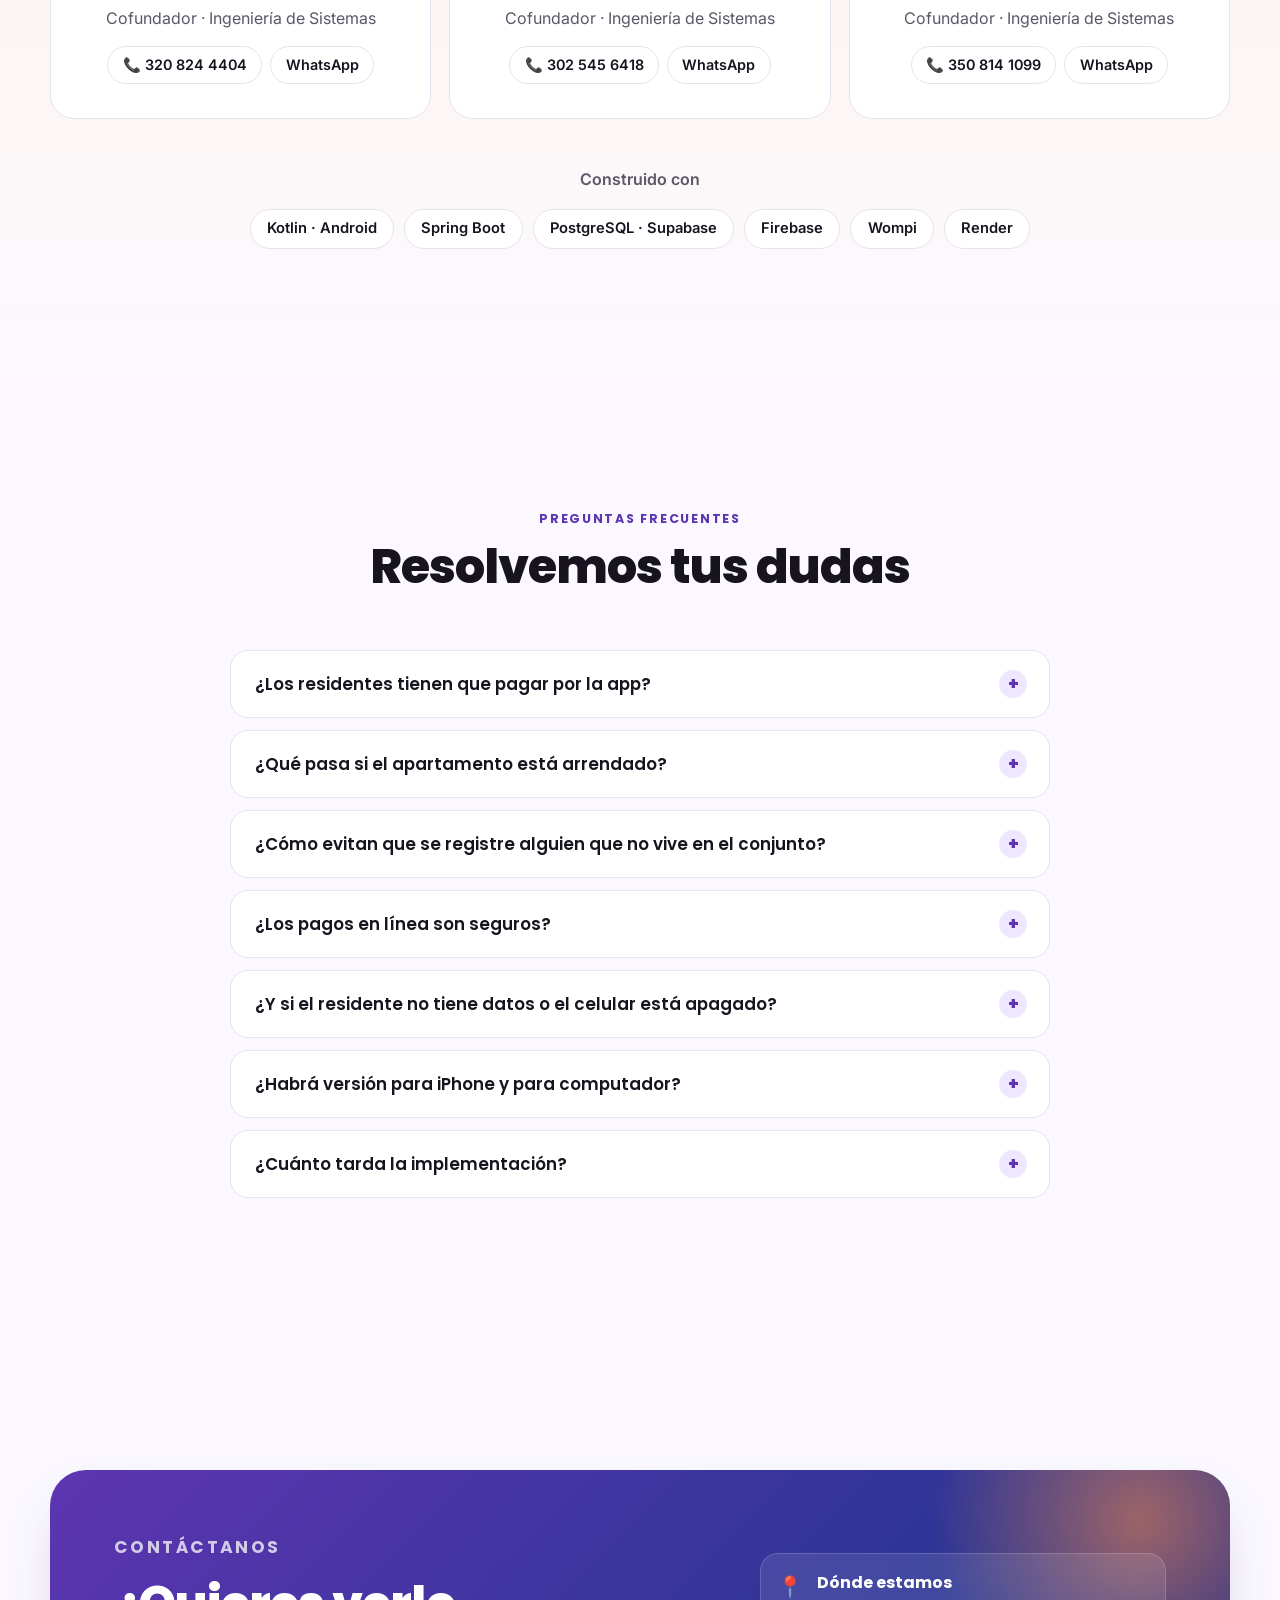
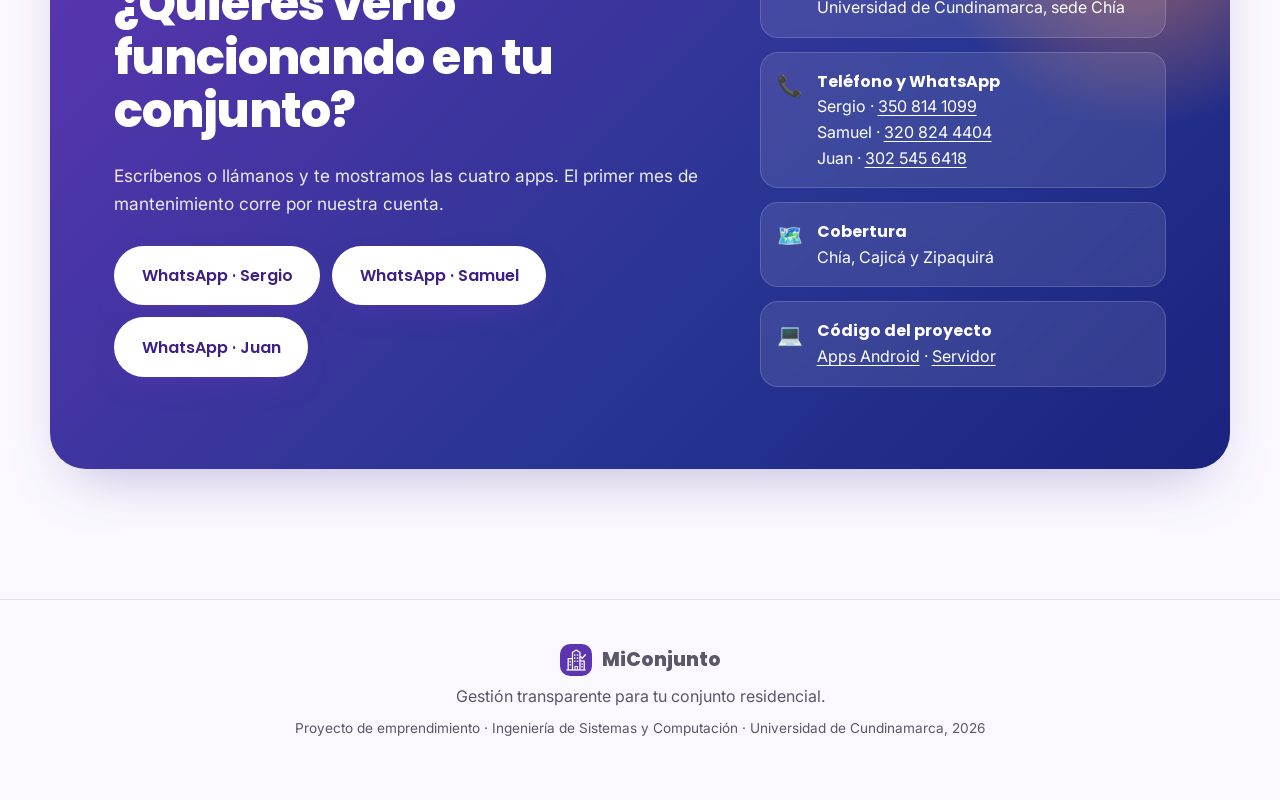
==== commit 4abf33a5: "Contacto con WhatsApp de los tres; solo residentes, administracion y porteria van a las tiendas y a " ====
--- a/index.html
+++ b/index.html
@@ -282,7 +282,7 @@
           <div class="panel-texto">
             <img class="panel-logo" src="img/logo-plataforma.png" alt="Logo de la app de plataforma" width="72" height="72">
             <h3>MiConjunto Plataforma</h3>
-            <p>Para nuestro equipo. Así damos soporte a todos los conjuntos. No está en las tiendas: se instala por APK o, pronto, desde la web.</p>
+            <p>Para nuestro equipo. Así damos soporte a todos los conjuntos. No está en las tiendas: es solo para Android y se instala por APK.</p>
             <ul class="lista-chequeo">
               <li>Panel con las cifras de todos los conjuntos</li>
               <li>Alta de conjuntos y de sus administradores</li>
@@ -412,8 +412,8 @@
       </div>
       <div class="ruta-grid">
         <div class="ruta-item hecho revelar"><span class="ruta-estado">Disponible</span><h3>4 apps Android</h3><p>Residentes, administración, portería y plataforma.</p></div>
-        <div class="ruta-item revelar"><span class="ruta-estado">Próximamente</span><h3>Play Store y App Store</h3><p>Residentes, administración y portería en las tiendas. La de plataforma, solo por APK o la web.</p></div>
-        <div class="ruta-item revelar"><span class="ruta-estado">Próximamente</span><h3>Las 4 apps en iPhone</h3><p>Residentes, administración, portería y plataforma, también en iOS.</p></div>
+        <div class="ruta-item revelar"><span class="ruta-estado">Próximamente</span><h3>Play Store y App Store</h3><p>Solo residentes, administración y portería se publican en las tiendas. La de plataforma es solo para Android, mediante APK.</p></div>
+        <div class="ruta-item revelar"><span class="ruta-estado">Próximamente</span><h3>Las 3 apps en iPhone</h3><p>Residentes, administración y portería, también en iOS desde la App Store.</p></div>
         <div class="ruta-item revelar"><span class="ruta-estado">Próximamente</span><h3>Panel web</h3><p>Administración, portería y plataforma desde el computador.</p></div>
         <div class="ruta-item revelar"><span class="ruta-estado">En diseño</span><h3>Asistente con IA</h3><p>Respuestas a las consultas frecuentes de los residentes.</p></div>
       </div>
@@ -471,7 +471,7 @@
       <details class="revelar"><summary>¿Cómo evitan que se registre alguien que no vive en el conjunto?</summary><p>La primera vez que se abre la app hay que ingresar el código de 6 dígitos del conjunto, que cambia cada día y solo se entrega en persona en la portería o la administración. Lo mismo pasa con las apps de administración y portería.</p></details>
       <details class="revelar"><summary>¿Los pagos en línea son seguros?</summary><p>Se hacen con Wompi, una pasarela de pagos colombiana reconocida. MiConjunto nunca ve ni guarda los datos de tu tarjeta.</p></details>
       <details class="revelar"><summary>¿Y si el residente no tiene datos o el celular está apagado?</summary><p>La portería puede registrar la visita como siempre y comunicarse con el apartamento; todo queda anotado en la minuta del turno.</p></details>
-      <details class="revelar"><summary>¿Habrá versión para iPhone y para computador?</summary><p>Sí. Vienen las 4 apps en iOS y un panel web para administración, portería y plataforma. Las apps de residentes, administración y portería estarán en Play Store y App Store; la de plataforma es solo para nuestro equipo.</p></details>
+      <details class="revelar"><summary>¿Habrá versión para iPhone y para computador?</summary><p>Sí. Las apps de residentes, administración y portería estarán en Play Store y App Store, y vendrá un panel web para administración, portería y plataforma. La app de plataforma es solo para nuestro equipo y solo para Android, mediante APK.</p></details>
       <details class="revelar"><summary>¿Cuánto tarda la implementación?</summary><p>Normalmente menos de una semana: una visita para configurar el conjunto, una capacitación y el lanzamiento con los residentes.</p></details>
     </div>
   </section>
@@ -485,8 +485,9 @@
           <h2>¿Quieres verlo funcionando en tu conjunto?</h2>
           <p>Escríbenos o llámanos y te mostramos las cuatro apps. El primer mes de mantenimiento corre por nuestra cuenta.</p>
           <div class="acciones">
-            <a class="boton boton-blanco" href="https://wa.me/573508141099?text=Hola%2C%20quiero%20conocer%20MiConjunto" target="_blank" rel="noopener">WhatsApp · 350 814 1099</a>
-            <a class="boton boton-contorno" href="tel:+573508141099">Llamar ahora</a>
+            <a class="boton boton-blanco" href="https://wa.me/573508141099?text=Hola%2C%20quiero%20conocer%20MiConjunto" target="_blank" rel="noopener">WhatsApp · Sergio</a>
+            <a class="boton boton-blanco" href="https://wa.me/573208244404?text=Hola%2C%20quiero%20conocer%20MiConjunto" target="_blank" rel="noopener">WhatsApp · Samuel</a>
+            <a class="boton boton-blanco" href="https://wa.me/573025456418?text=Hola%2C%20quiero%20conocer%20MiConjunto" target="_blank" rel="noopener">WhatsApp · Juan</a>
           </div>
         </div>
         <ul class="datos-contacto">
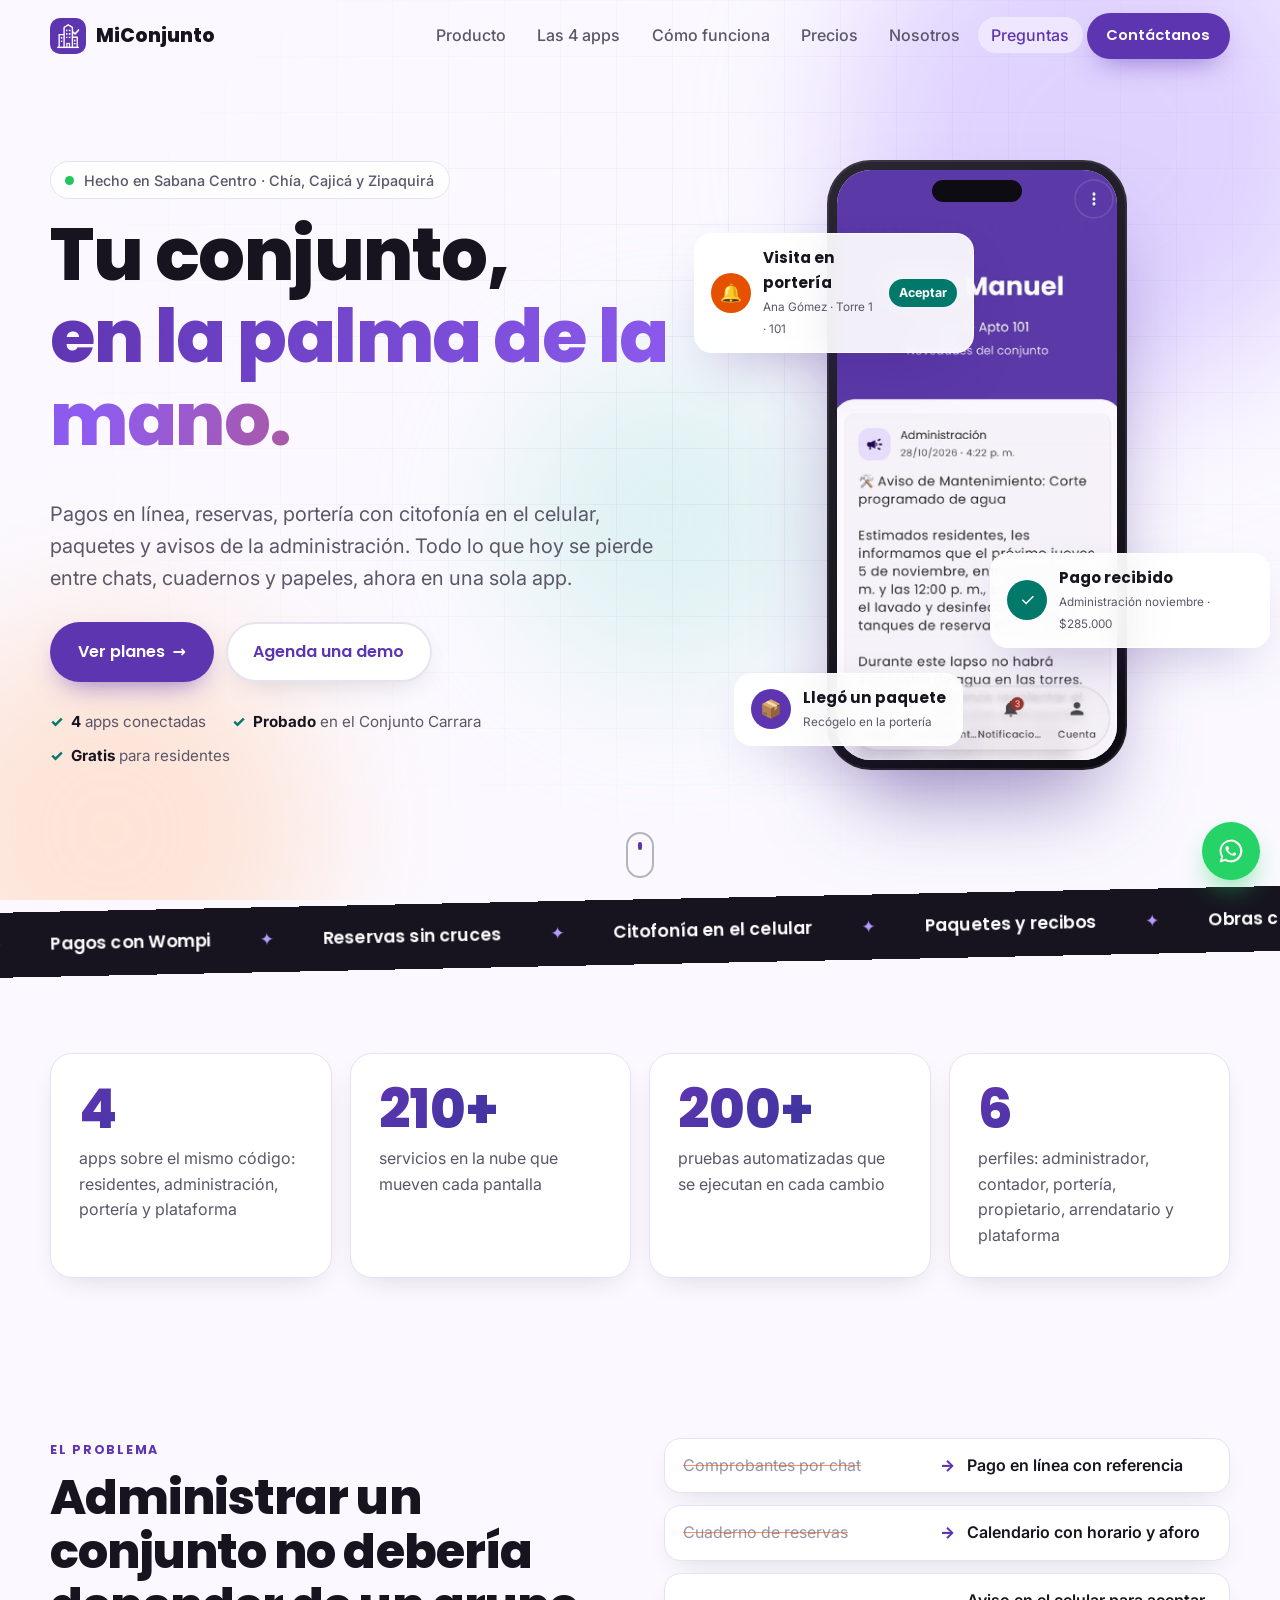
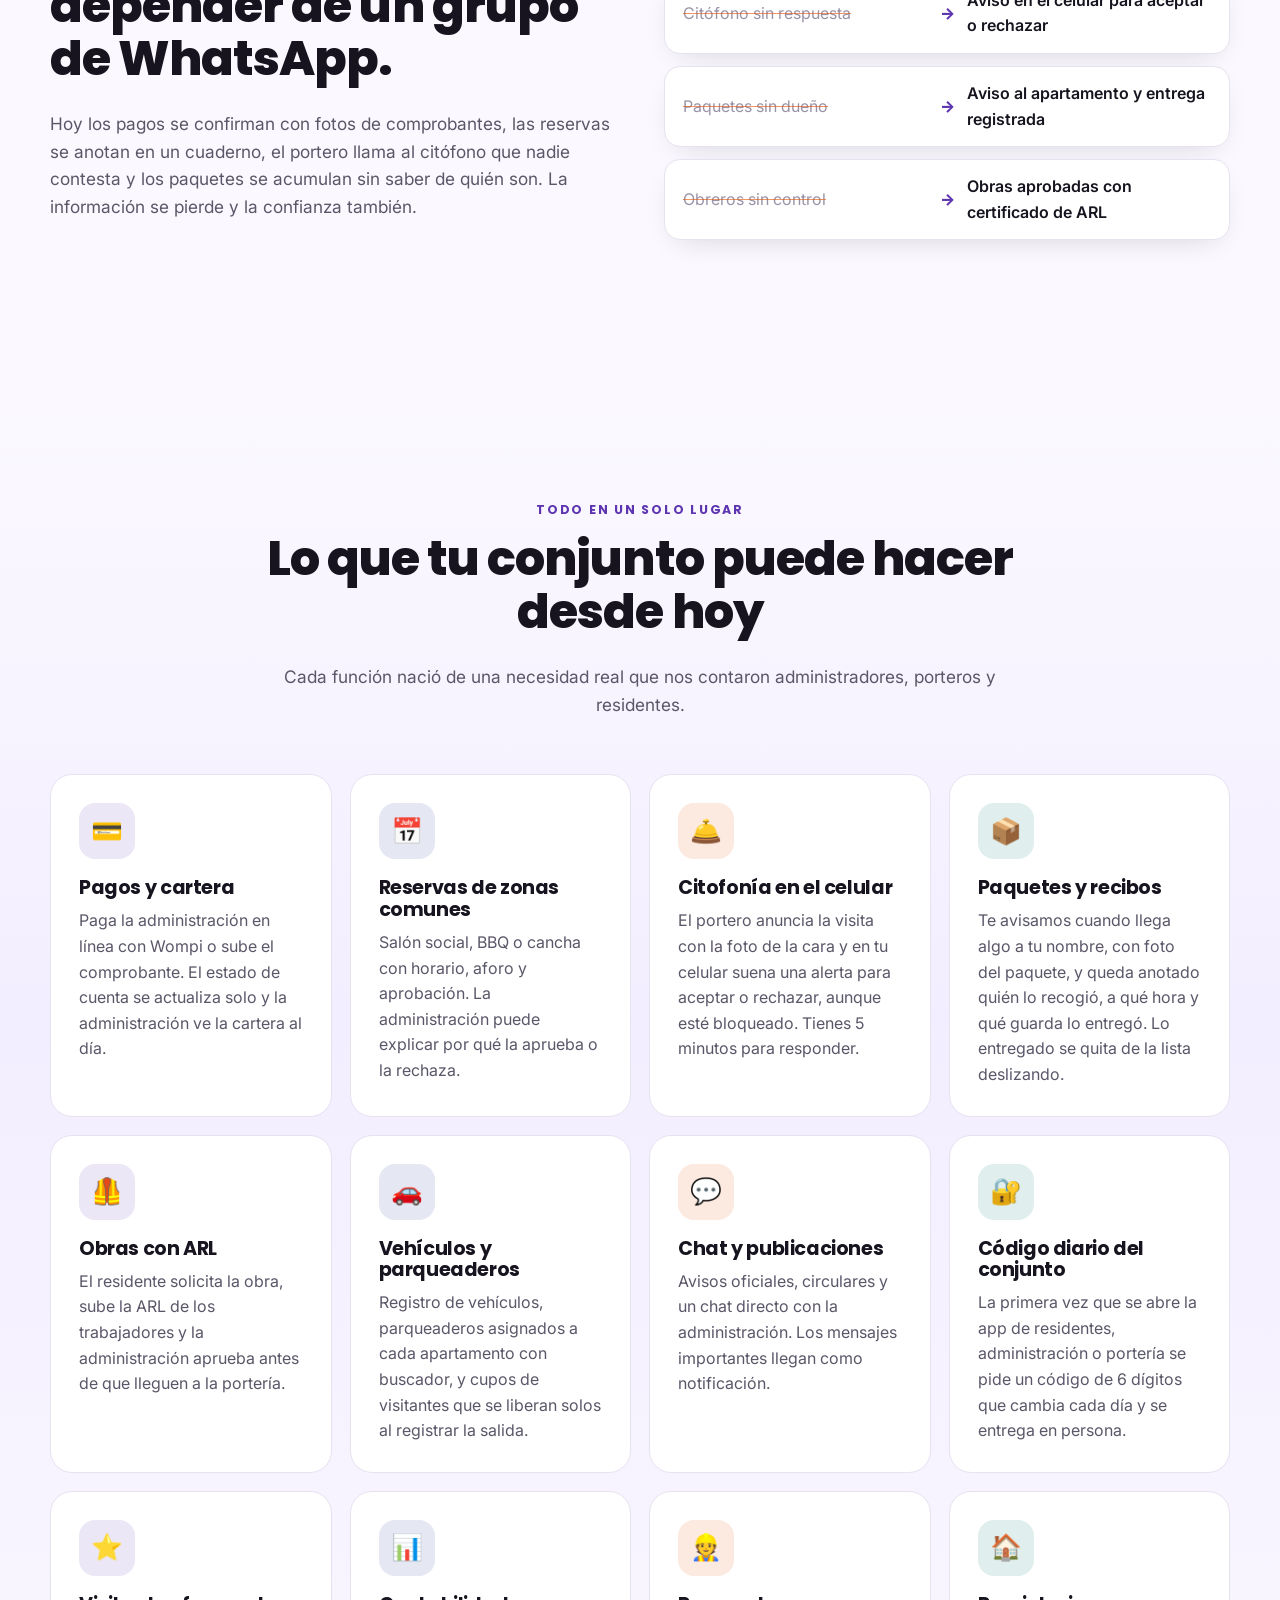
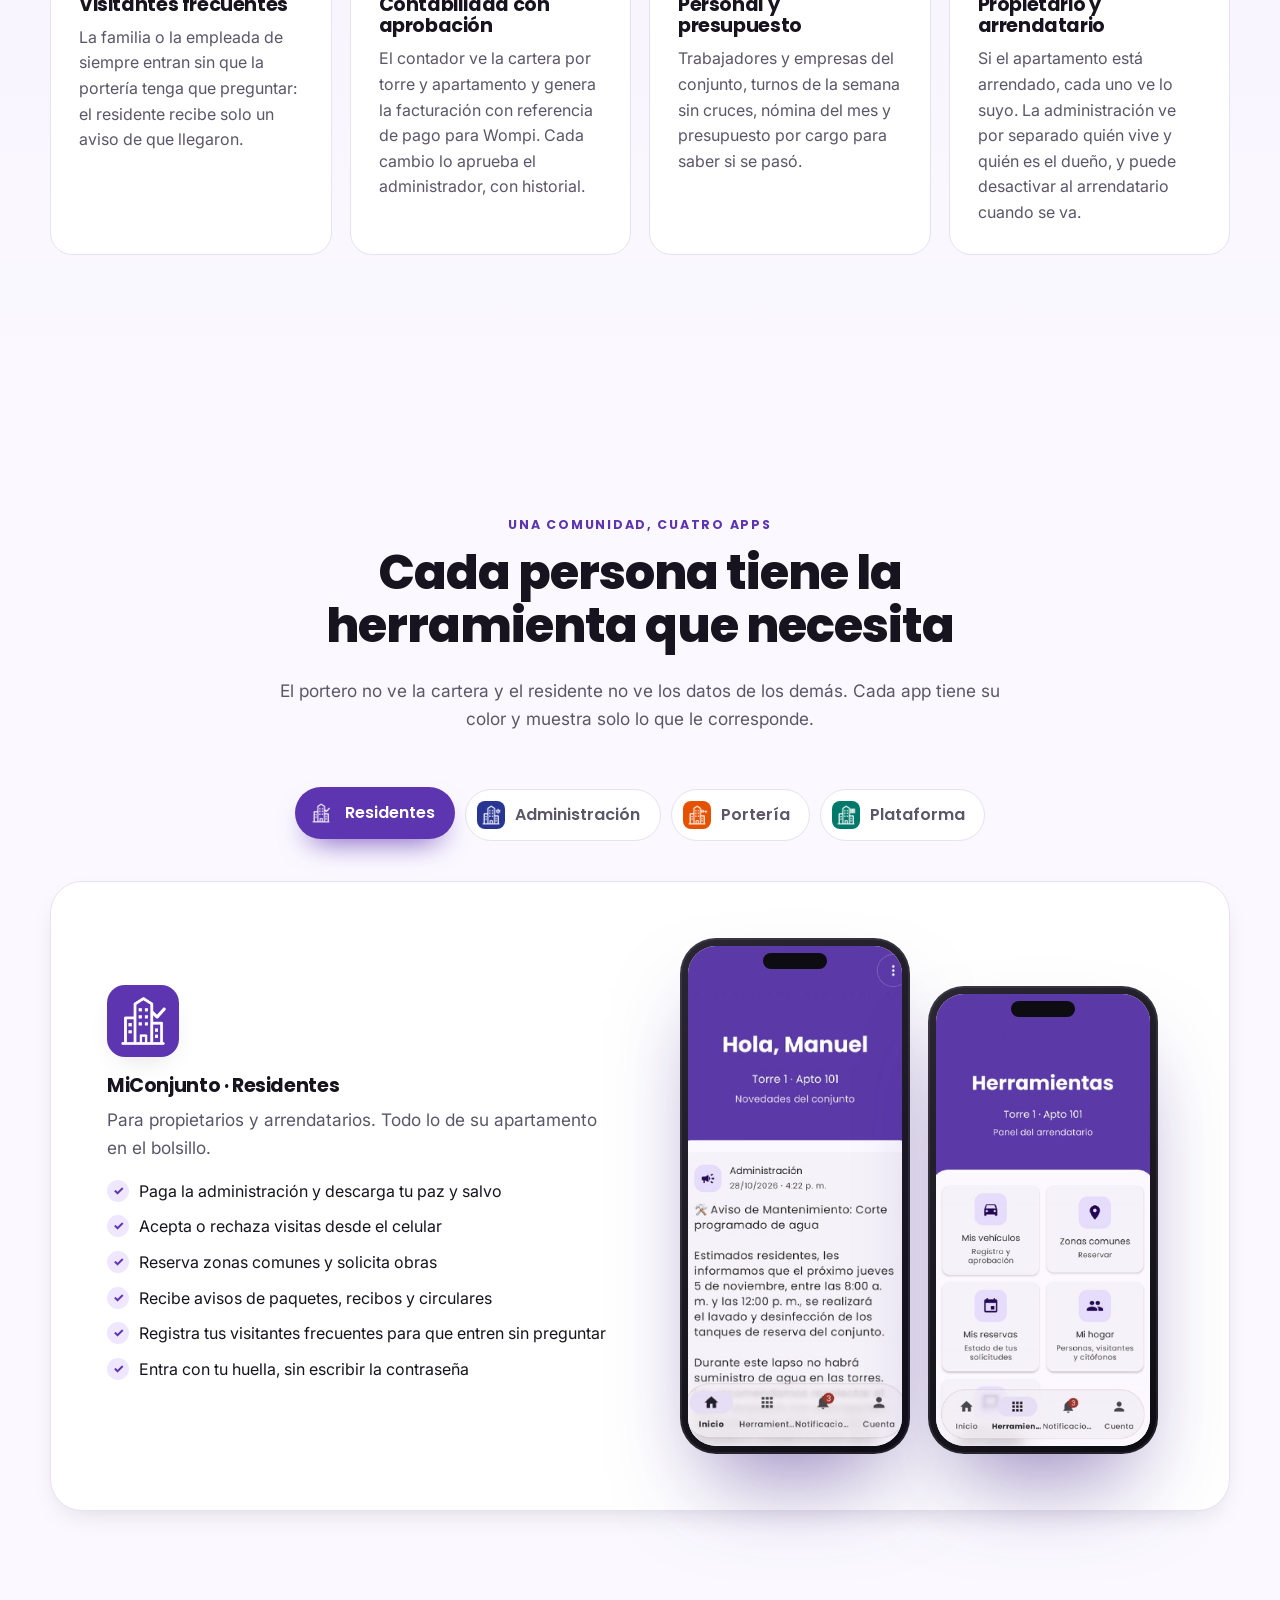
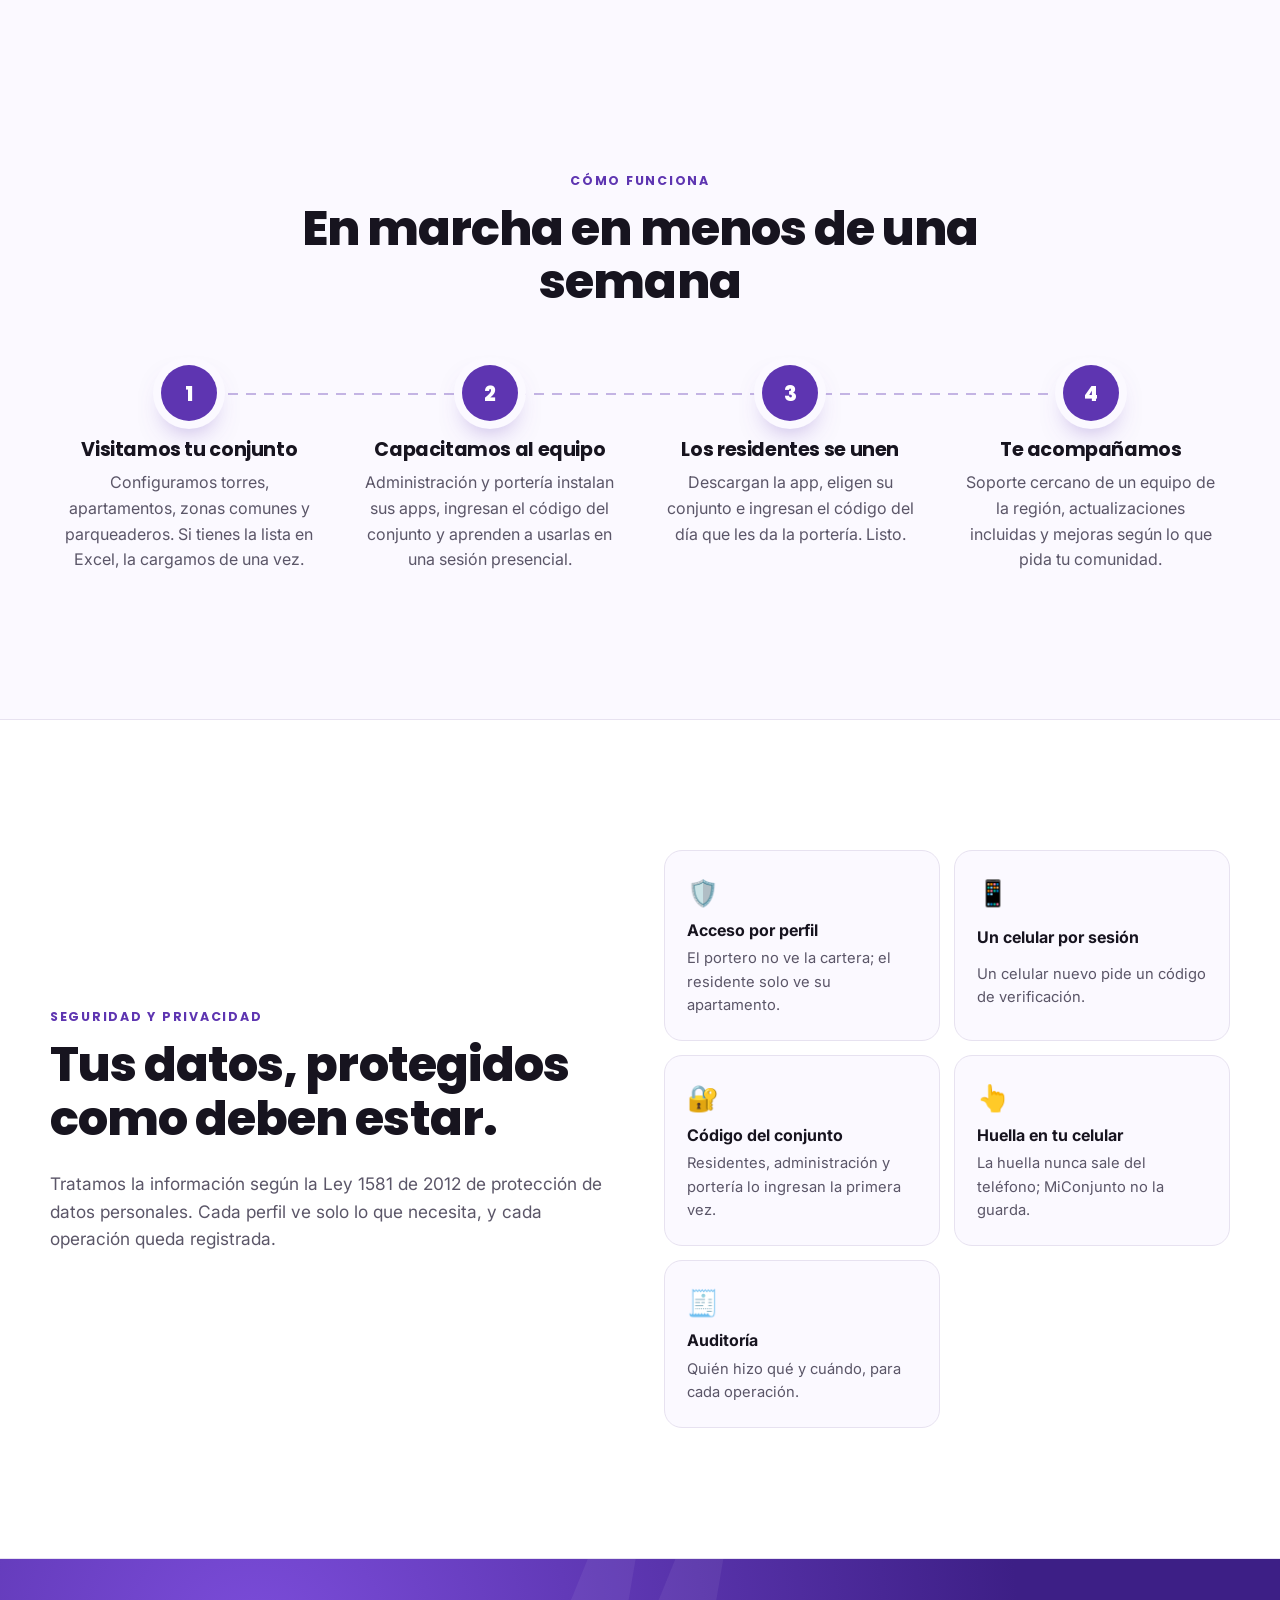
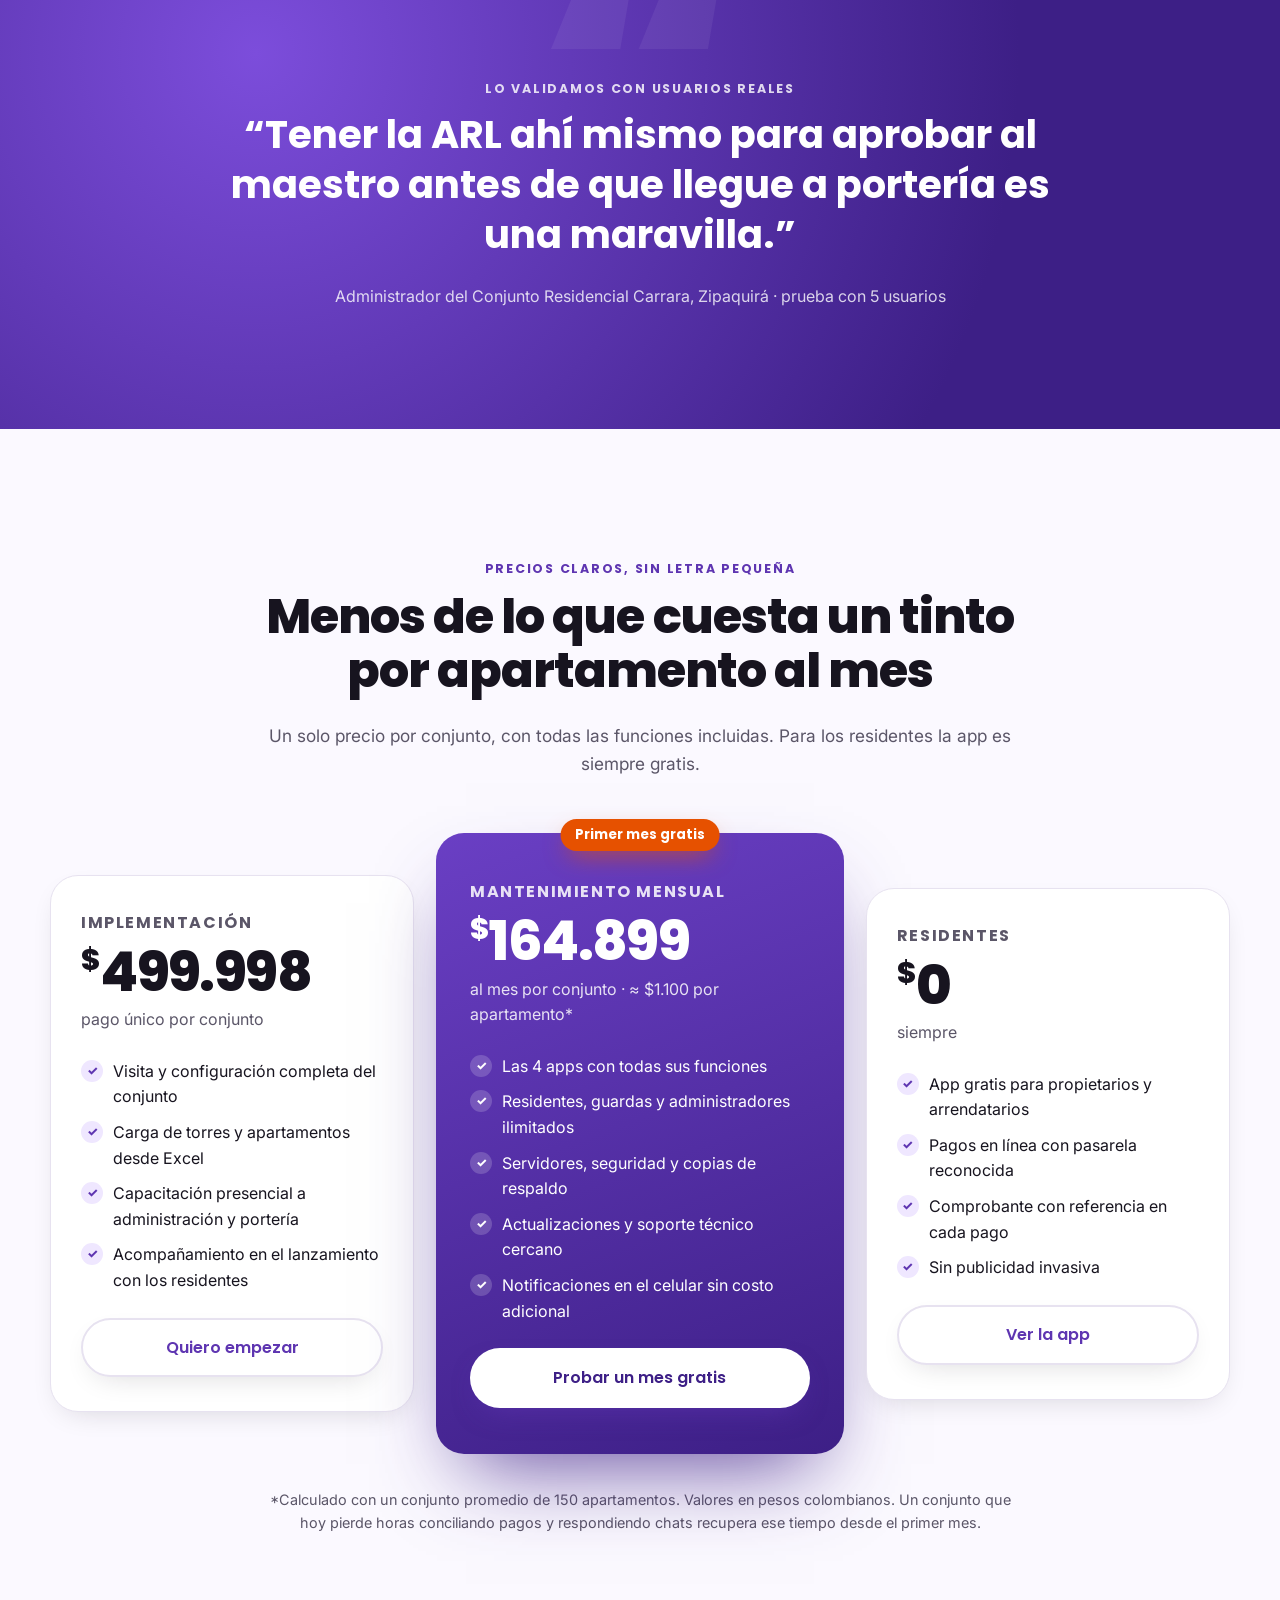
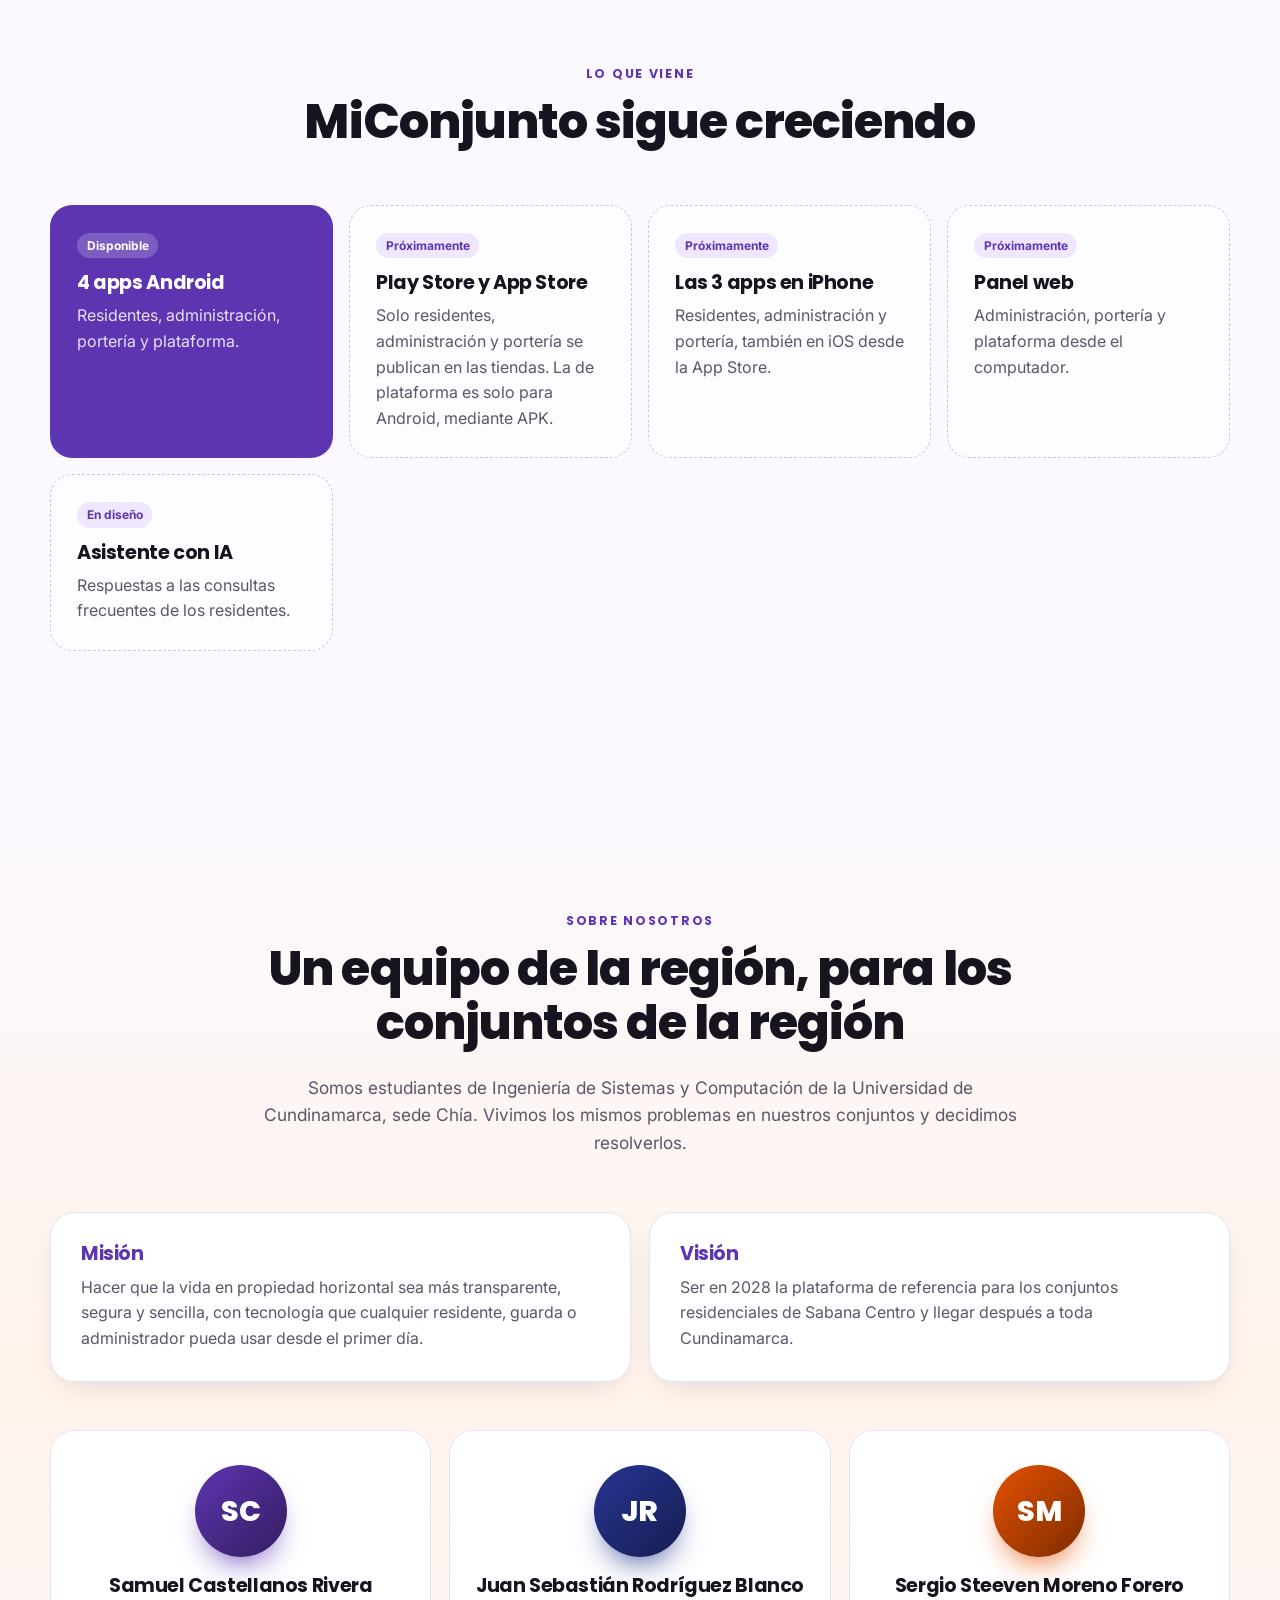
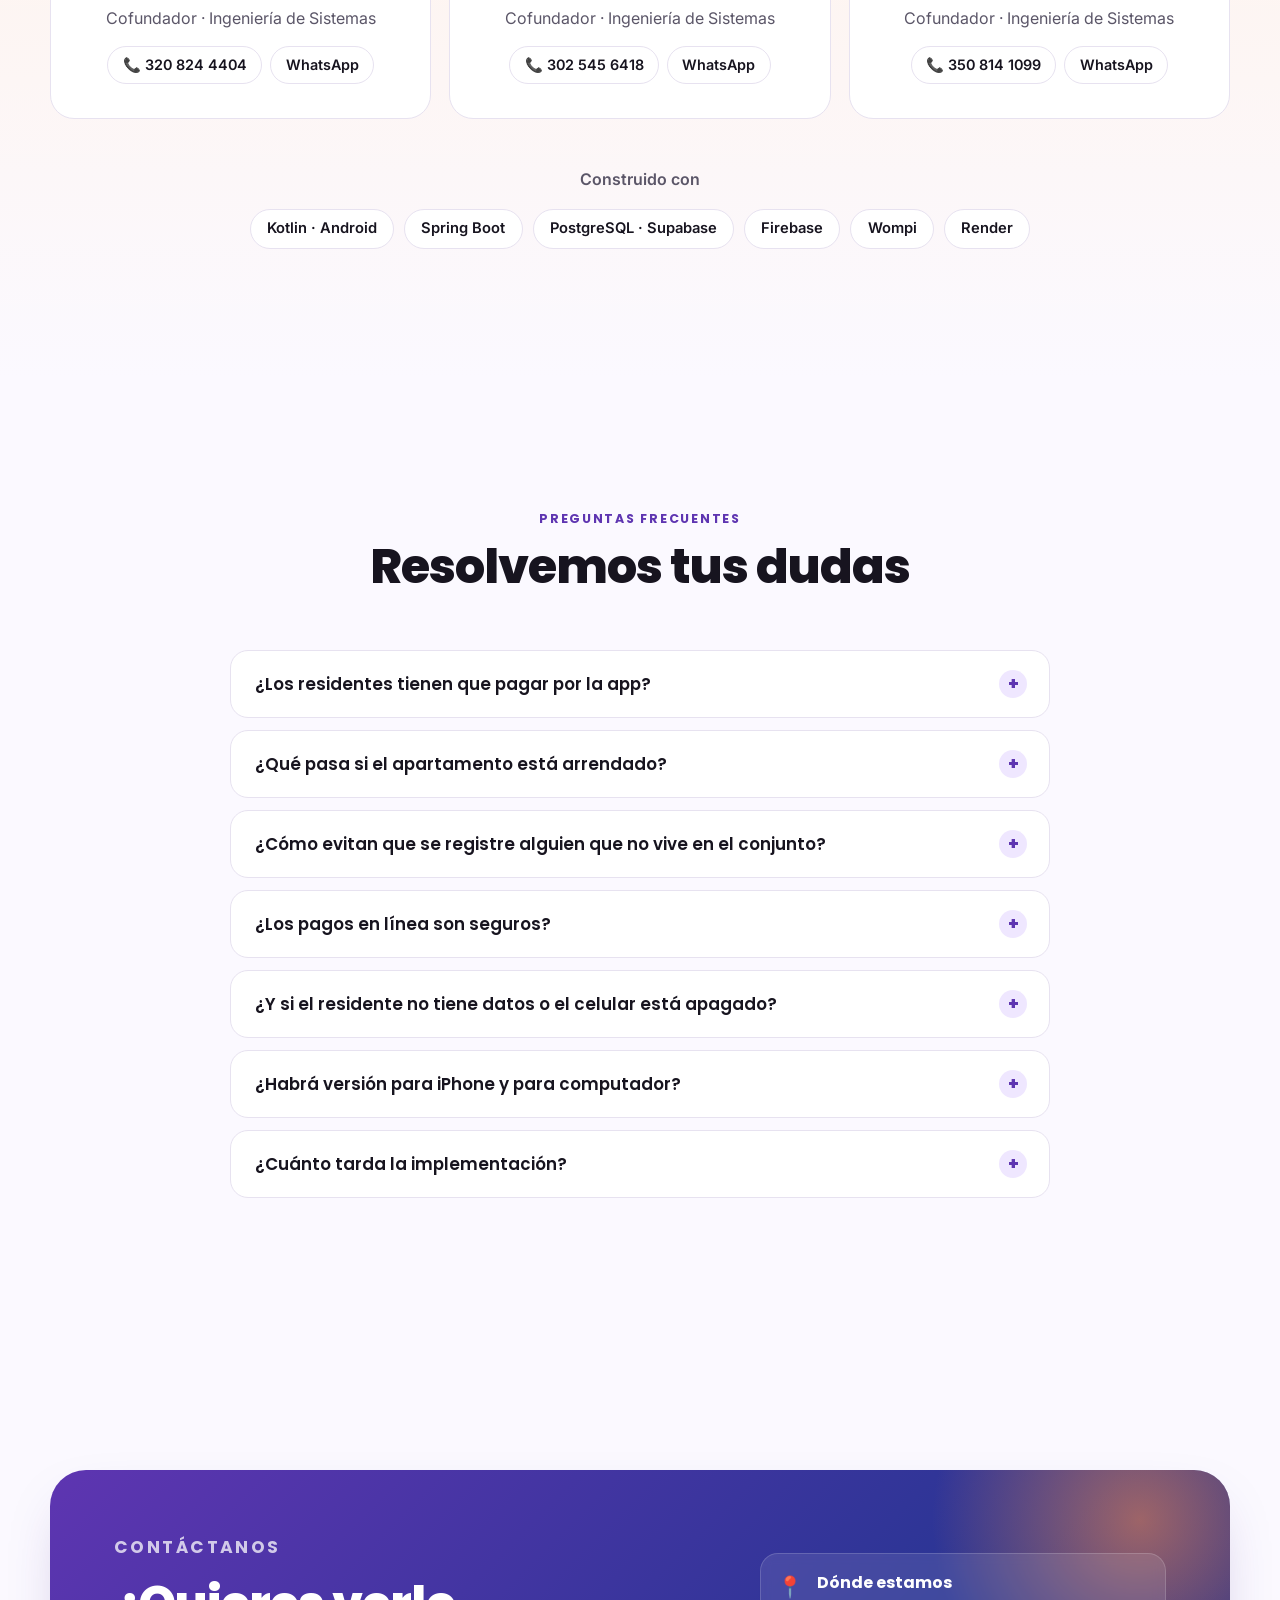
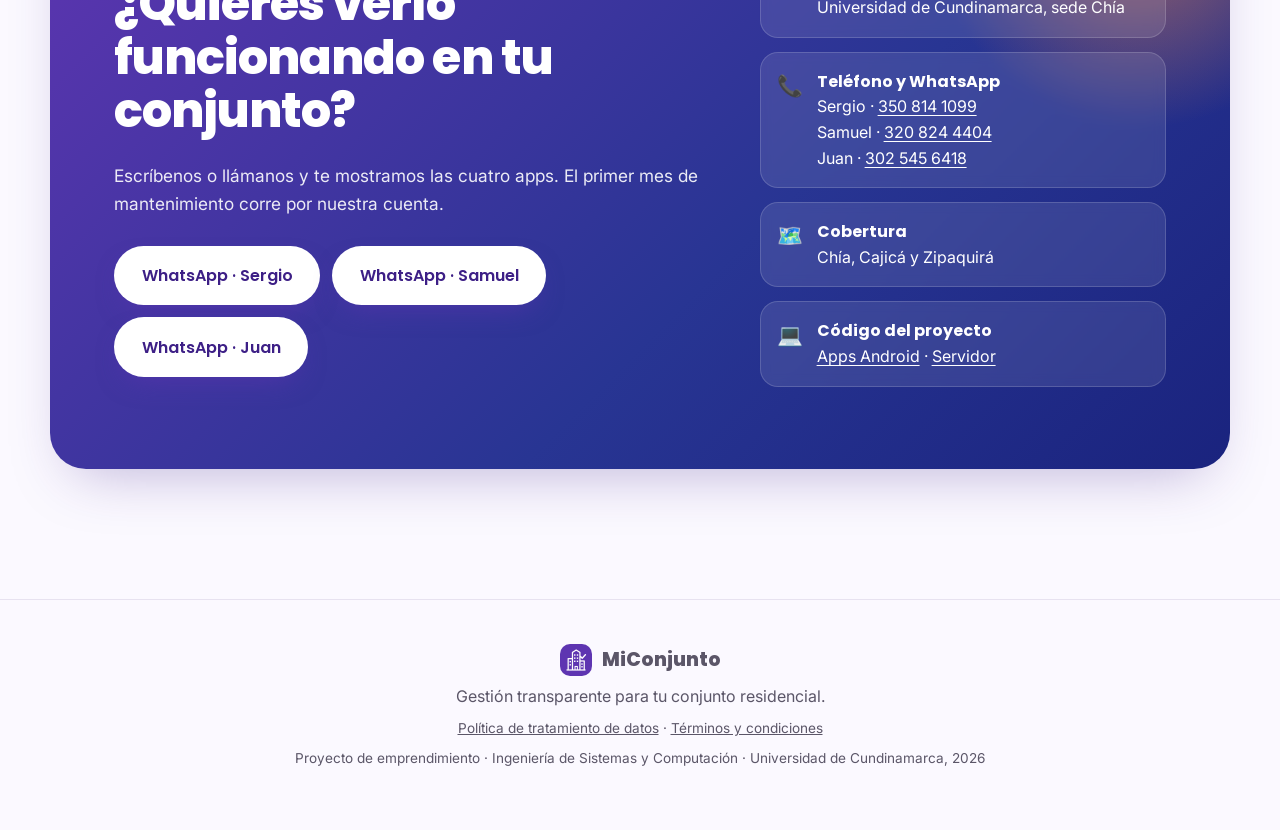
==== commit cdb7065a: "Politica de tratamiento de datos y terminos (version 2) como paginas propias, enlazadas en el pie" ====
--- a/index.html
+++ b/index.html
@@ -505,6 +505,7 @@
   <div class="envoltura pie-grid">
     <a class="marca" href="#inicio"><img src="img/logo-residente.png" alt="" width="32" height="32"><span>MiConjunto</span></a>
     <p>Gestión transparente para tu conjunto residencial.</p>
+    <p class="pie-pequeno"><a href="privacidad.html">Política de tratamiento de datos</a> · <a href="terminos.html">Términos y condiciones</a></p>
     <p class="pie-pequeno">Proyecto de emprendimiento · Ingeniería de Sistemas y Computación · Universidad de Cundinamarca, 2026</p>
   </div>
 </footer>
